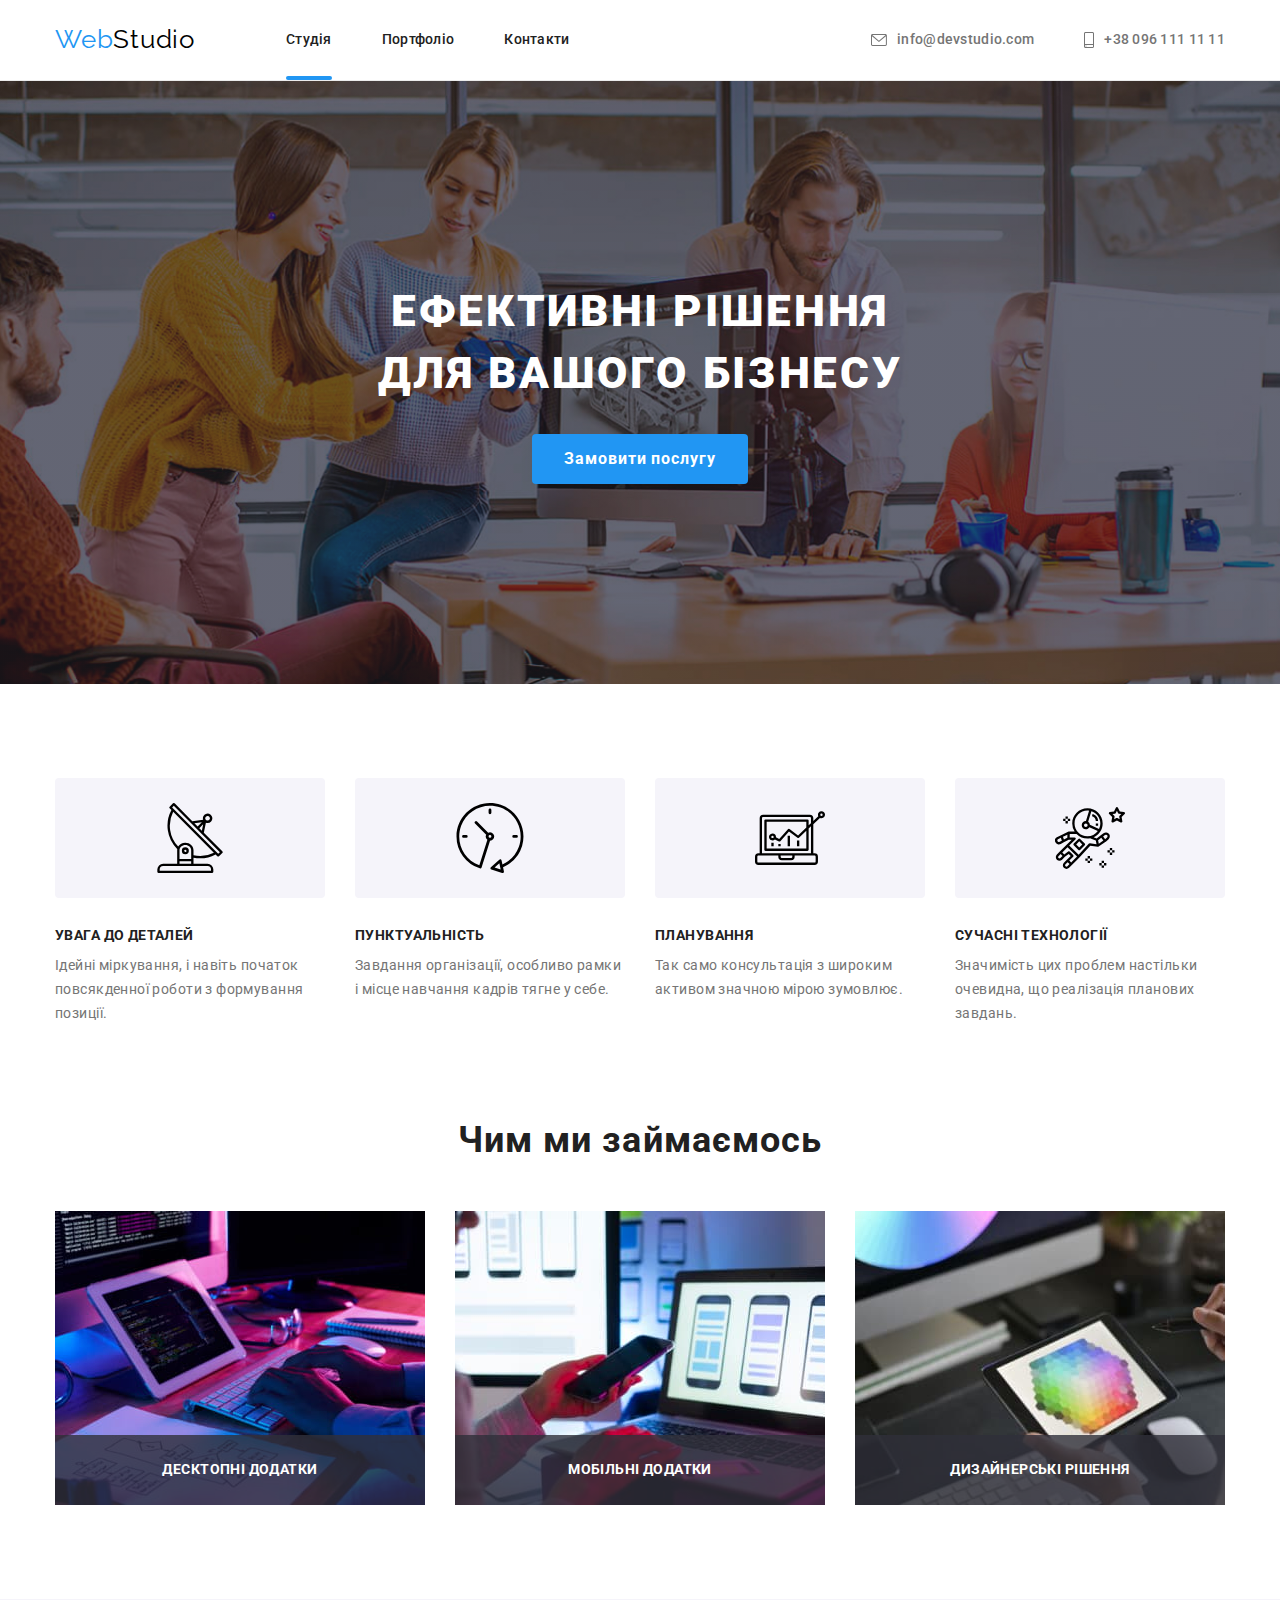
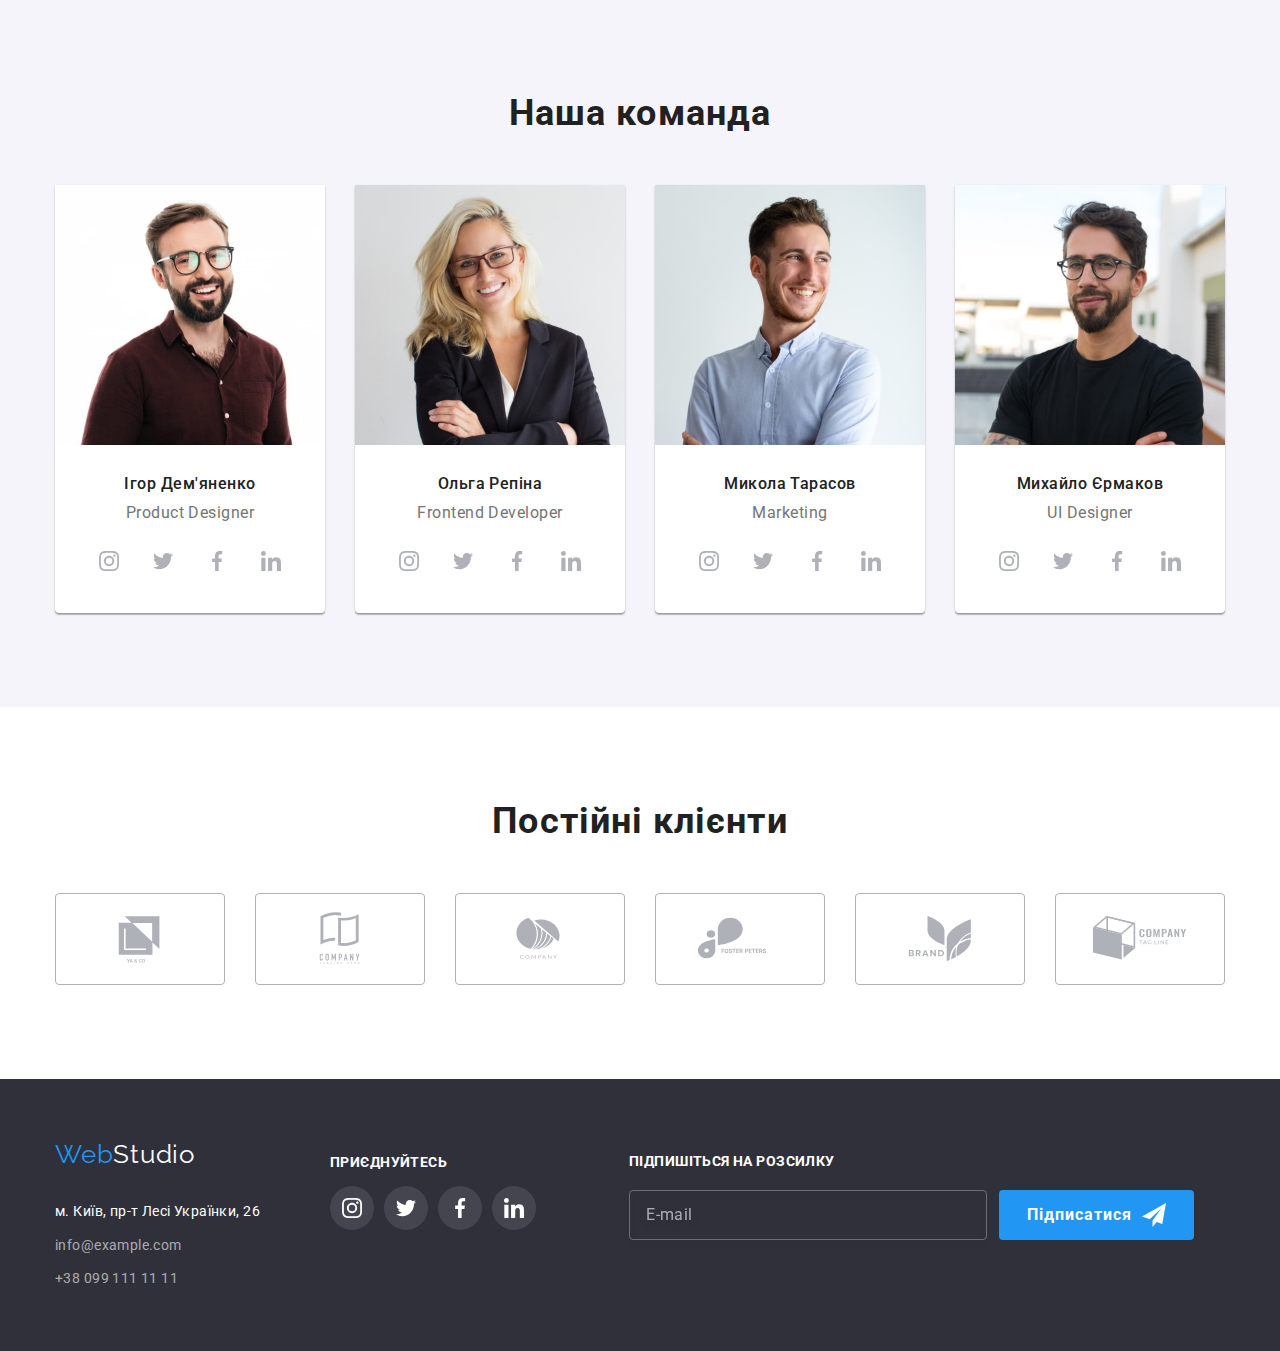
==== index.html @ c50fd0b0 "Скопированы файлы с hw7" ====
<!DOCTYPE html>
<html lang="uk">

<head>
  <meta charset="UTF-8" />
  <meta http-equiv="X-UA-Compatible" content="IE=edge" />
  <meta name="viewport" content="width=device-width, initial-scale=1.0" />
  <title>Document</title>
  <link rel="preconnect" href="https://fonts.googleapis.com" />
  <link rel="preconnect" href="https://fonts.gstatic.com" crossorigin />
  <link href="https://fonts.googleapis.com/css2?family=Raleway:wght@700&family=Roboto:wght@400;500;700;900&display=swap"
    rel="stylesheet" />
  <link rel="stylesheet"
    href="https://cdnjs.cloudflare.com/ajax/libs/modern-normalize/1.0.0/modern-normalize.min.css" />
  <link rel="stylesheet" href="./css/main.min.css" />
</head>

<body>
  <!-- Шапка -->
  <header class="header">
    <div class="container header__container">
      <a class="header__logo logo" href="./index.html">Web<span class="logo__part--black">Studio</span></a>
      <nav class="navigation">
        <ul class="navigation__list">
          <li><a class="navigation__link navigation__link--current">Студія</a></li>
          <li><a class="navigation__link" href="./portfolio.html">Портфоліо</a></li>
          <li><a class="navigation__link" href="">Контакти</a></li>
        </ul>
      </nav>
      <ul class="header__contacts contacts">
        <li>
          <a class="contacts__link" href="mailto:info@devstudio.com">
            <svg class="contacts__icon" width="16" height="12">
              <use href="./images/symbol-defs.svg#icon-letter"></use>
            </svg>
            info@devstudio.com</a>
        </li>
        <li><a class="contacts__link" href="tel:+380961111111">
            <svg class="contacts__icon" width="10" height="16">
              <use href="./images/symbol-defs.svg#icon-phone"></use>
            </svg>
            +38 096 111 11 11</a></li>
      </ul>
    </div>
  </header>
  <!-- Основной контент сайта -->
  <main>
    <!-- Блок "герой"-->
    <section class="hero">
      <h1 class="hero__main-title">
        Ефективні рішення <br />
        для вашого бізнесу
      </h1>
      <button type="button" class="hero__button button" data-modal-open>Замовити послугу</button>
    </section>

    <section class="qualities">
      <div class="container">
        <!-- Заголовок секции которого нет в макете (нужно будет скрыть) -->
        <h2 class="qualities__section-header section-header is-hidden">Наші якості</h2>
        <ul class="qualities__list list">
          <li class="qualities__item">
            <div class="qualities__box">
              <svg class="qualities__icon">
                <use href="./images/symbol-defs.svg#icon-antenna"></use>
              </svg>
            </div>
            <h3 class="qualities__sub-title">Увага до деталей</h3>
            <p class="qualities__text">
              Ідейні міркування, і навіть початок повсякденної роботи з формування позиції.
            </p>
          </li>
          <li class="qualities__item">
            <div class="qualities__box">
              <svg class="qualities__icon">
                <use href="./images/symbol-defs.svg#icon-clock"></use>
              </svg>
            </div>
            <h3 class="qualities__sub-title">Пунктуальність</h3>
            <p class="qualities__text">
              Завдання організації, особливо рамки і місце навчання кадрів тягне у себе.
            </p>
          </li>
          <li class="qualities__item">
            <div class="qualities__box">
              <svg class="qualities__icon">
                <use href="./images/symbol-defs.svg#icon-diagram"></use>
              </svg>
            </div>
            <h3 class="qualities__sub-title">Планування</h3>
            <p class="qualities__text">Так само консультація з широким активом значною мірою зумовлює.</p>
          </li>
          <li class="qualities__item">
            <div class="qualities__box">
              <svg class="qualities__icon">
                <use href="./images/symbol-defs.svg#icon-astronaut"></use>
              </svg>
            </div>
            <h3 class="qualities__sub-title">Сучасні технології</h3>
            <p class="qualities__text">
              Значимість цих проблем настільки очевидна, що реалізація планових завдань.
            </p>
          </li>
        </ul>
      </div>
    </section>

    <!-- Секция Чем мы занимаеся -->
    <section class="we-doing">
      <div class="container ">
        <h2 class="we-doing__section-header section-header">Чим ми займаємось</h2>
        <ul class="we-doing__list">
          <li class="we-doing__item">
            <img src="./images/box-1.jpg" alt="Чоловік займається програмуванням" width="370" />
            <p class="we-doing__text">Десктопні додатки</p>
          </li>
          <li class="we-doing__item">
            <img src="./images/box-2.jpg" alt="Дівчина синхронізовує компьютер з телефоном" width="370" />
            <p class="we-doing__text">Мобільні додатки</p>
          </li>
          <li class="we-doing__item">
            <img src="./images/box-3.jpg" alt="Планшет з палітрою кольорів" width="370" />
            <p class="we-doing__text">Дизайнерські рішення</p>
          </li>
        </ul>
      </div>
    </section>

    <!-- Секция "Наша команда" -->
    <section class="our-team">
      <div class="container">
        <h2 class="our-team__section-header section-header">Наша команда</h2>
        <ul class="teams">
          <li class="teams__item">
            <img src="./images/team-card-1.jpg" alt="Фото Ігора Дем'яненко" width="270" />
            <div class="teams__box">
              <h3 class="teams__title">Ігор Дем'яненко</h3>
              <p class="teams__text">Product Designer</p>
              <ul class="teams__soc-media soc-media">
                <li class="soc-media__item">
                  <a class="soc-media__link" href="">
                    <svg class="soc-media__icon" width="20" height="20">
                      <use href="./images/symbol-defs.svg#icon-instagram"></use>
                    </svg>
                  </a>
                </li>
                <li class="soc-media__item">
                  <a class="soc-media__link" href="">
                    <svg class="soc-media__icon" width="20" height="20">
                      <use href="./images/symbol-defs.svg#icon-twitter"></use>
                    </svg>
                  </a>
                </li>
                <li class="soc-media__item">
                  <a class="soc-media__link" href="">
                    <svg class="soc-media__icon" width="20" height="20">
                      <use href="./images/symbol-defs.svg#icon-facebook"></use>
                    </svg>
                  </a>
                </li>
                <li class="soc-media__item">
                  <a class="soc-media__link" href="">
                    <svg class="soc-media__icon" width="20" height="20">
                      <use href="./images/symbol-defs.svg#icon-linkedin"></use>
                    </svg>
                  </a>
                </li>
              </ul>
            </div>
          </li>
          <li class="teams__item">
            <img src="./images/team-card-2.jpg" alt="Фото Ольги Репіної" width="270" />
            <div class="teams__box">
              <h3 class="teams__title">Ольга Репіна</h3>
              <p class="teams__text">Frontend Developer</p>
              <ul class="teams__soc-media soc-media">
                <li class="soc-media__item">
                  <a class="soc-media__link" href="">
                    <svg class="soc-media__icon" width="20" height="20">
                      <use href="./images/symbol-defs.svg#icon-instagram"></use>
                    </svg>
                  </a>
                </li>
                <li class="soc-media__item">
                  <a class="soc-media__link" href="">
                    <svg class="soc-media__icon" width="20" height="20">
                      <use href="./images/symbol-defs.svg#icon-twitter"></use>
                    </svg>
                  </a>
                </li>
                <li class="soc-media__item">
                  <a class="soc-media__link" href="">
                    <svg class="soc-media__icon" width="20" height="20">
                      <use href="./images/symbol-defs.svg#icon-facebook"></use>
                    </svg>
                  </a>
                </li>
                <li class="soc-media__item">
                  <a class="soc-media__link" href="">
                    <svg class="soc-media__icon" width="20" height="20">
                      <use href="./images/symbol-defs.svg#icon-linkedin"></use>
                    </svg>
                  </a>
                </li>
              </ul>
            </div>
          </li>
          <li class="teams__item">
            <img src="./images/team-card-3.jpg" alt="Фото Миколи Тарасова" width="270" />
            <div class="teams__box">
              <h3 class="teams__title">Микола Тарасов</h3>
              <p class="teams__text">Marketing</p>
              <ul class="teams__soc-media soc-media">
                <li class="soc-media__item">
                  <a class="soc-media__link link" href="">
                    <svg class="icon" width="20" height="20">
                      <use href="./images/symbol-defs.svg#icon-instagram"></use>
                    </svg>
                  </a>
                </li>
                <li class="soc-media__item">
                  <a class="soc-media__link link" href="">
                    <svg class="icon" width="20" height="20">
                      <use href="./images/symbol-defs.svg#icon-twitter"></use>
                    </svg>
                  </a>
                </li>
                <li class="soc-media__item">
                  <a class="soc-media__link link" href="">
                    <svg class="icon" width="20" height="20">
                      <use href="./images/symbol-defs.svg#icon-facebook"></use>
                    </svg>
                  </a>
                </li>
                <li class="soc-media__item">
                  <a class="soc-media__link link" href="">
                    <svg class="icon" width="20" height="20">
                      <use href="./images/symbol-defs.svg#icon-linkedin"></use>
                    </svg>
                  </a>
                </li>
              </ul>
            </div>
          </li>
          <li class="teams__item">
            <img src="./images/team-card-4.jpg" alt="Фото Михаила Єрмакова" width="270" />
            <div class="teams__box">
              <h3 class="teams__title">Михайло Єрмаков</h3>
              <p class="teams__text">UI Designer</p>
              <ul class="teams__soc-media soc-media">
                <li class="soc-media__item">
                  <a class="soc-media__link link" href="">
                    <svg class="icon" width="20" height="20">
                      <use href="./images/symbol-defs.svg#icon-instagram"></use>
                    </svg>
                  </a>
                </li>
                <li class="soc-media__item">
                  <a class="soc-media__link link" href="">
                    <svg class="icon" width="20" height="20">
                      <use href="./images/symbol-defs.svg#icon-twitter"></use>
                    </svg>
                  </a>
                </li>
                <li class="soc-media__item">
                  <a class="soc-media__link link" href="">
                    <svg class="icon" width="20" height="20">
                      <use href="./images/symbol-defs.svg#icon-facebook"></use>
                    </svg>
                  </a>
                </li>
                <li class="soc-media__item">
                  <a class="soc-media__link link" href="">
                    <svg class="icon" width="20" height="20">
                      <use href="./images/symbol-defs.svg#icon-linkedin"></use>
                    </svg>
                  </a>
                </li>
              </ul>
            </div>
          </li>
        </ul>
      </div>
    </section>

    <!-- Секция наши клиенты -->
    <section class="clients">
      <div class="container">
        <h2 class="clients__section-header section-header">Постійні клієнти</h2>
        <ul class="clients__labels">
          <li class="clients__item"><a href="#" class="clients__link">
              <svg class="clients__icon" width="106" height="60">
                <use href="./images/symbol-defs.svg#icon-Logo"></use>
              </svg>
            </a></li>
          <li class="clients__item"><a href="#" class="clients__link">
              <svg class="clients__icon" width="106" height="60">
                <use href="./images/symbol-defs.svg#icon-Logo-1"></use>
              </svg>
            </a></li>
          <li class="clients__item"><a href="#" class="clients__link">
              <svg class="clients__icon" width="106" height="60">
                <use href="./images/symbol-defs.svg#icon-Logo-2"></use>
              </svg>
            </a></li>
          <li class="clients__item"><a href="#" class="clients__link"><svg class="clients__icon" width="106"
                height="60">
                <use href="./images/symbol-defs.svg#icon-Logo-3"></use>
              </svg></a></li>
          <li class="clients__item"><a href="#" class="clients__link"><svg class="clients__icon" width="106"
                height="60">
                <use href="./images/symbol-defs.svg#icon-Logo-4"></use>
              </svg></a></li>
          <li class="clients__item"><a href="#" class="clients__link"><svg class="clients__icon" width="106"
                height="60">
                <use href="./images/symbol-defs.svg#icon-Logo-5"></use>
              </svg></a></li>
        </ul>
      </div>
    </section>
  </main>

  <!-- Основной Футер (подвал) сайта-->
  <footer class="footer">
    <div class="container footer__container">
      <div class="footer__box">
        <a class="footer__logo logo" href="./index.html">Web<span class="logo__part--white">Studio</span></a>
        <address>
          <ul class="footer__contacts contacts-footer">
            <li class="contacts-footer__item"><a href="" class="contacts-footer__link contacts-footer__link--home">м.
                Київ,
                пр-т Лесі Українки, 26</a></li>
            <li class="contacts-footer__item"><a href="mailto:info@example.com"
                class="contacts-footer__link">info@example.com</a></li>
            <li class="contacts-footer__item"><a href="tel:+380991111111" class="contacts-footer__link ">+38 099 111 11
                11</a>
            </li>
          </ul>
        </address>
      </div>

      <div class="footer__media-box">
        <h2 class="footer__media-header">приєднуйтесь</h2>
        <ul class="soc-media footer__soc-media">
          <li class="soc-media__item">
            <a class="soc-media__link soc-media__link--brown" href="">
              <svg class="soc-soc-media__icon" width="20" height="20">
                <use href="./images/symbol-defs.svg#icon-instagram"></use>
              </svg>
            </a>
          </li>
          <li class="soc-media__item">
            <a class="soc-media__link soc-media__link--brown" href="">
              <svg class="soc-media__icon" width="20" height="20">
                <use href="./images/symbol-defs.svg#icon-twitter"></use>
              </svg>
            </a>
          </li>
          <li class="soc-media__item">
            <a class="soc-media__link soc-media__link--brown" href="">
              <svg class="soc-media__icon" width="20" height="20">
                <use href="./images/symbol-defs.svg#icon-facebook"></use>
              </svg>
            </a>
          </li>
          <li class="soc-media__item">
            <a class="soc-media__link soc-media__link--brown" href="">
              <svg class="soc-media__icon" width="20" height="20">
                <use href="./images/symbol-defs.svg#icon-linkedin"></use>
              </svg>
            </a>
          </li>
        </ul>
      </div>
      <form class="footer__form form-footer" autocomplete="off">
        <h2 class="form-footer__title">Підпишіться на розсилку</h2>
        <div class="form-footer__holder">
          <label for="form-footer__email-lable">
            <input class="form-footer__input" type="email" name="email-footer" id="email-footer" placeholder="E-mail">
          </label>
          <button class="button form-footer__button" type="submit"><span>Підписатися</span>
            <svg class="button__icon" width="24" height="24">
              <use href="./images/symbol-defs.svg#icon-send"></use>
            </svg>
          </button>
        </div>
      </form>
    </div>
  </footer>




  <div class="backdrop backdrop--closed" data-modal>
    <div class="modal">
      <form class="form-hero" autocomplete="off">
        <h2 class="form-hero__title">Залиште свої дані, ми вам передзвонимо</h2>
        <ul class="form-hero__list">
          <li class="form-hero__item">
            <label class="form-hero__label" for="name">Ім'я</label>
            <div class="form-hero__box">
              <input class="form-hero__input name-input" type="text" id="name" name="name">
              <svg class="form-hero__icon" width="18" height="18">
                <use href="./images/symbol-defs.svg#icon-person"></use>
              </svg>

            </div>
          </li>
          <li class="form-hero__item"><label class="form-hero__label" for="phone">Телефон</label>
            <div class="form-hero__box">
              <input class="form-hero__input phone-input" type="tel" id="phone" name="tel">
              <svg class="form-hero__icon" width="18" height="18">
                <use href="./images/symbol-defs.svg#icon-tel"></use>
              </svg>
            </div>
          </li>
          <li class="form-hero__item"><label class="form-hero__label" for="email">Пошта</label>
            <div class="form-hero__box">
              <input class="form-hero__input phone-input" type="email" id="email" name="mail">
              <svg class="form-hero__icon" width="18" height="18">
                <use href="./images/symbol-defs.svg#icon-email"></use>
              </svg>

            </div>
          </li>
          <li class="form-hero__item"><label class="form-hero__label" for="comments">Коментар</label>
            <textarea class="form-hero__textarea-comment" placeholder="Введіть текст" name="comment" id="comments"
              cols="30" rows="10"></textarea>
          </li>

        </ul>
        <label class="form-hero__lable" for="checkbox">
          <input class="checkbox" type="checkbox" name="checkbox" id="checkbox">
          <span class="checkbox__text">Погоджуюся з розсилкою та приймаю&nbsp;</span><a class="checkbox__link"
            href="#">Умови
            договору</a>
          <div class="checkbox__cust-checkbox">
            <svg class="checkbox__icon" width="18" height="18">
              <use href="./images/symbol-defs.svg#icon-vector"></use>
            </svg>
          </div>
        </label>

        <button class="button form-hero__btn-submit" type="submit">Відправити</button>

      </form>
      <button class="modal__btn-close" type="button" data-modal-close>
        <svg width="11" height="11">
          <use href="./images/symbol-defs.svg#icon-cross"></use>
        </svg>
      </button>
    </div>
  </div>
  <script src="./js/test.js"></script>
</body>

</html>
---- css/main.min.css ----
*,*::before,*::after{box-sizing:border-box}h1,h2,h3,p,ul{margin:0;padding:0}img{max-width:100%;display:block}*:focus{outline-color:var(--accent-color)}a{text-decoration:none}a{font-size:26px;line-height:1.2;letter-spacing:.03em;transition:color 250ms cubic-bezier(0.4, 0, 0.2, 1),fill 250ms cubic-bezier(0.4, 0, 0.2, 1),border 250ms cubic-bezier(0.4, 0, 0.2, 1),background-color 250ms cubic-bezier(0.4, 0, 0.2, 1),box-shadow 250ms cubic-bezier(0.4, 0, 0.2, 1)}ul{list-style-type:none}body{color:var(--title-text-color);background-color:var(--white-text-color);font-family:"Roboto",sans-serif}.container{max-width:1200px;margin:0 auto;padding:0 15px}.button{border:none;border-radius:4px;text-align:center}.section-header{font-size:36px;line-height:1.16;text-align:center;letter-spacing:.03em}.is-hidden{position:absolute;white-space:nowrap;width:1px;height:1px;overflow:hidden;border:0;padding:0;clip:rect(0 0 0 0);clip-path:inset(50%);margin:-1px}:root{--background-page-color: #e5e5e5;--title-text-color: #212121;--paragraph-text-color: #757575;--accent-color: #2196f3;--black-text-color: #000000;--white-text-color: #ffffff;--bgc-footer: #2f303a;--bgc-teams: #f5f4fa}.logo{color:var(--accent-color)}.header__logo,.footer__logo{font-family:"Raleway",sans-serif}.logo__part--black{color:var(--black-text-color)}.logo__part--white{color:var(--white-text-color)}.header{padding:24px 0 25px 0;border-bottom:1px solid #ececec}.header__container{display:flex;align-items:center}.navigation__list{margin-left:91px;display:flex}.navigation__list>*:not(:last-child){margin-right:50px}.navigation__link--current{position:relative;color:var(--accent-color)}.navigation__link--current::after{position:absolute;bottom:-1px;left:0;width:100%;height:4px;border-radius:2px;content:"";background-color:var(--accent-color)}.navigation__link{padding:32px 0;font-weight:500;font-size:14px;line-height:1.14;letter-spacing:.02em;color:var(--title-text-color)}.navigation__link:hover{color:var(--accent-color)}.navigation__link:focus{color:var(--accent-color)}.header__contacts{display:flex;margin-left:auto}.header__contacts>*:not(:last-child){margin-right:50px}.contacts__link{display:flex;align-items:center;font-weight:500;font-size:14px;line-height:1.14;letter-spacing:.02em;color:var(--paragraph-text-color);fill:var(--paragraph-text-color)}.contacts__icon{margin-right:10px}.contacts__link:focus,.contacts__link:hover{color:var(--accent-color);fill:var(--accent-color)}.hero{margin:0 auto;padding:200px 0;max-width:1600px;background-color:var(--bgc-footer);text-align:center;background-image:linear-gradient(to right, rgba(47, 48, 58, 0.4), rgba(47, 48, 58, 0.4)),url(../images/bg-hero.jpg);background-repeat:no-repeat;background-size:cover;background-position:center}.hero__main-title{font-weight:900;font-size:44px;line-height:1.4;letter-spacing:.06em;text-transform:uppercase;color:var(--white-text-color)}.hero__button{margin-top:30px;padding:10px 32px}.hero__button{background-color:var(--accent-color);color:var(--white-text-color);font-weight:700;font-size:16px;line-height:1.87;align-items:center;letter-spacing:.06em;cursor:pointer}.qualities{padding:94px 0}.qualities__list{display:flex}.qualities__box{display:flex;align-items:center;justify-content:center;height:120px;margin-bottom:30px;border-radius:4px;background-color:var(--bgc-teams)}.qualities__icon{height:70px;width:70px}.qualities__item{width:calc((100% - 90px)/4)}.qualities__item:not(:last-child){margin-right:30px}.qualities__sub-title{font-size:14px;line-height:1.14;letter-spacing:.03em;text-transform:uppercase}.qualities__text{margin-top:10px;color:var(--paragraph-text-color);font-weight:normal;font-size:14px;line-height:1.7;letter-spacing:.03em}.we-doing{padding-bottom:94px}.we-doing__list{display:flex;margin-top:50px}.we-doing__item{position:relative}.we-doing__item:not(:last-child){margin-right:30px}.we-doing__text{position:absolute;display:flex;align-items:center;justify-content:center;bottom:0;left:0;width:100%;height:70px;color:#fff;background:rgba(47,48,58,.8);text-transform:uppercase;font-weight:700;font-size:14px;line-height:1.14;text-align:center;letter-spacing:.03em}.our-team{padding-top:94px;padding-bottom:94px;background-color:var(--bgc-teams)}.teams{margin-top:50px;display:flex}.teams__item{width:calc((100% - 90px)/4);text-align:center;background:var(--white-text-color);box-shadow:0px 1px 3px rgba(0,0,0,.12),0px 1px 1px rgba(0,0,0,.14),0px 2px 1px rgba(0,0,0,.2);border-radius:0px 0px 4px 4px}.teams__item:not(:last-child){margin-right:30px}.teams__box{padding:30px 32px}.teams__title{font-weight:500;font-size:16px;line-height:1.18;letter-spacing:.03em}.teams__text{margin-top:10px;font-size:16px;line-height:1.18;letter-spacing:.03em;color:var(--paragraph-text-color)}.soc-media{display:flex;margin-top:16px}.soc-media__link{display:flex;align-items:center;justify-content:center;height:44px;width:44px;background-color:var(--white-text-color);border-radius:50%;fill:#afb1b8}.soc-media__link:hover{background-color:var(--accent-color);fill:var(--white-text-color);outline:none}.soc-media__link:focus{background-color:var(--accent-color);fill:var(--white-text-color);outline:none}.soc-media__item:not(:last-child){margin-right:10px}.clients{padding:94px 0}.clients__labels{display:flex;margin-top:50px}.clients__item:not(:last-child){margin-right:30px}.clients__link{display:flex;align-items:center;justify-content:center;height:92px;width:170px;border:1px solid #afb1b8;border-radius:4px;fill:#afb1b8}.clients__link:hover{fill:var(--accent-color);border:1px solid var(--accent-color);outline:none}.clients__link:hover{fill:var(--accent-color);border:1px solid var(--accent-color);outline:none}.footer{padding:60px 0;background-color:var(--bgc-footer)}.footer__container{display:flex}.footer__box{margin-right:70px}.footer__media-box{padding-top:15px}.soc-media__link--brown{fill:var(--white-text-color);background-color:rgba(255,255,255,.1)}.footer__media-header{font-family:"Roboto";font-style:normal;font-weight:700;font-size:14px;line-height:16px;letter-spacing:.03em;text-transform:uppercase;color:#fff}.footer__contacts{margin-top:30px}.footer__contacts>*:not(:last-child){margin-bottom:10px}.contacts-footer__link{font-style:normal;font-size:14px;line-height:1.7;letter-spacing:.03em;color:rgba(255,255,255,.6)}.contacts-footer__link--home{color:var(--white-text-color)}.contacts-footer__link:hover{color:var(--accent-color)}.contacts-footer__link:focus{color:var(--accent-color)}.footer__form{padding-top:15px;margin-left:93px}.form-footer__title{font-size:14px;line-height:1.14;letter-spacing:.03em;text-transform:uppercase;color:var(--white-text-color);margin-bottom:20px}.form-footer__button{padding:10px 28px;display:flex;align-items:center;cursor:pointer;margin:0 auto;background-color:var(--accent-color);padding:10px 28px;font-weight:700;font-size:16px;line-height:1.88;letter-spacing:.06em;color:var(--white-text-color)}.button__icon{margin-left:10px;fill:var(--white-text-color)}.form-footer__holder{display:flex}.form-footer__input{padding:15px 0;padding-left:16px;width:358px;margin-right:12px;border:1px solid rgba(255,255,255,.3);box-sizing:border-box;filter:drop-shadow(0px 4px 4px rgba(0, 0, 0, 0.15));border-radius:4px;background-color:inherit;color:var(--white-text-color);filter:drop-shadow(0px 4px 4px rgba(0, 0, 0, 0.15));border-radius:4px}.form-footer__input::placeholder{font-size:16px;line-height:1.25;display:flex;align-items:center;letter-spacing:.03em;color:rgba(255,255,255,.6)}.portfolio{padding:94px 0}.btn-list{display:flex;justify-content:center;margin-bottom:50px}.btn-list__item:not(:last-child){margin-right:8px}.button__filter{min-width:73px;padding:6px 22px;background-color:#f5f4fa;color:#212121;font-weight:500;font-size:16px;line-height:1.62;letter-spacing:.03em;transition:color 250ms cubic-bezier(0.4, 0, 0.2, 1),border 250ms cubic-bezier(0.4, 0, 0.2, 1),background-color 250ms cubic-bezier(0.4, 0, 0.2, 1),box-shadow 250ms cubic-bezier(0.4, 0, 0.2, 1)}.button__filter:hover,.button__filter:focus{cursor:pointer;box-shadow:0px 3px 1px rgba(0,0,0,.1),0px 1px 2px rgba(0,0,0,.08),0px 2px 2px rgba(0,0,0,.12);background-color:var(--accent-color);color:var(--white-text-color)}.portfolio__projects{display:flex;flex-wrap:wrap;margin:-15px}.projects-list__item{width:370px;margin:15px}.projects-list__box{padding:20px 24px;border:1px solid #eee;border-top:none}.projects-list__title{font-size:18px;line-height:2;letter-spacing:.06em;color:#212121}.projects-list__text{margin-top:4px;font-size:16px;line-height:1.87;letter-spacing:.03em;color:var(--paragraph-text-color)}.projects-list__link{display:block}.projects-list__link:focus,.projects-list__link:hover{box-shadow:0px 1px 1px rgba(0,0,0,.12),0px 4px 4px rgba(0,0,0,.06),1px 4px 6px rgba(0,0,0,.16)}.projects-list__link:focus .projects-list__overlay,.projects-list__link:hover .projects-list__overlay{transform:translateY(-100%)}.projects-list__holder{position:relative;overflow:hidden}.projects-list__overlay{position:absolute;padding:63px 24px;top:100%;left:0;transition:transform 250ms cubic-bezier(0.4, 0, 0.2, 1);background:rgba(33,150,243,.9)}.projects-list__overlay-text{font-family:"Roboto";font-style:normal;font-weight:400;font-size:18px;line-height:28px;letter-spacing:.03em;color:#fff}.backdrop{position:fixed;top:0;left:0;width:100%;height:100%;opacity:1;background:rgba(0,0,0,.2);transition:opacity 250ms cubic-bezier(0.4, 0, 0.2, 1)}.backdrop--closed{opacity:0;pointer-events:none}.modal{padding:40px;position:absolute;min-width:528px;min-height:581px;background-color:var(--white-text-color);top:50%;left:50%;transform:translate(-50%, -50%) scale(1);transition:transform 250ms cubic-bezier(0.4, 0, 0.2, 1)}.backdrop--closed .modal{transform:translate(-50%, -50%) scale(1.1)}.form-hero__box{margin-top:4px;position:relative}.form-hero__item:not(:last-child){margin-bottom:10px}.form-hero__list{margin-bottom:20px}.form-hero__icon{position:absolute;top:11px;left:12px}.form-hero__input{height:40px;padding-left:42px;width:100%;border:1px solid rgba(33,33,33,.2);border-radius:4px}.form-hero__icon{fill:inherit;transition:fill 250ms cubic-bezier(0.4, 0, 0.2, 1)}.form-hero__input:focus+.form-hero__icon{fill:var(--accent-color)}.form-hero__label{font-size:12px;line-height:1,16;letter-spacing:.01em;color:var(--paragraph-text-color)}.form-hero__label:hover{cursor:pointer}.form-hero__label:focus{cursor:pointer}.form-hero__textarea-comment{width:100%;resize:none;border:1px solid rgba(33,33,33,.2);border-radius:4px;padding:12px 16px;height:120px;margin-top:4px}.form-hero__textarea-comment::placeholder{font-size:12px;line-height:14px;letter-spacing:.01em;color:rgba(117,117,117,.5)}.form-hero__title{font-size:20px;line-height:1,15;text-align:center;letter-spacing:.03em;color:#212121;margin-bottom:12px}.checkbox__link{font-size:14px;line-height:1.71;letter-spacing:.03em;text-decoration-line:underline;color:#2196f3}.checkbox__text{font-size:14px;line-height:1.71;letter-spacing:.03em;color:#757575;margin-left:10px}.checkbox__cust-checkbox{position:absolute;display:flex;align-items:center;justify-content:center;width:16px;height:15px;background-color:red;left:19px;background:var(--white-text-color);border:2px solid #212121;border-radius:2px}.form-hero__lable{position:relative;margin:0 auto;display:flex;align-items:center;justify-content:center}.form-hero__lable:hover{cursor:pointer}.checkbox:checked~.checkbox__cust-checkbox{background-color:var(--accent-color);border:none}.checkbox__icon{fill:#fff}.modal__btn-close{position:absolute;display:flex;align-items:center;justify-content:center;width:30px;height:30px;right:8px;top:8px;border-radius:50%;border:1px solid rgba(0,0,0,.1);cursor:pointer;transition:fill 250ms cubic-bezier(0.4, 0, 0.2, 1);background-color:var(--white-text-color)}.modal__btn-close:hover{fill:var(--accent-color)}.form-hero__btn-submit{cursor:pointer;display:block;margin:0 auto;margin-top:30px;background-color:var(--accent-color);padding:10px 52px;font-weight:700;font-size:16px;line-height:1.88;letter-spacing:.06em;color:#fff}/*# sourceMappingURL=main.min.css.map */
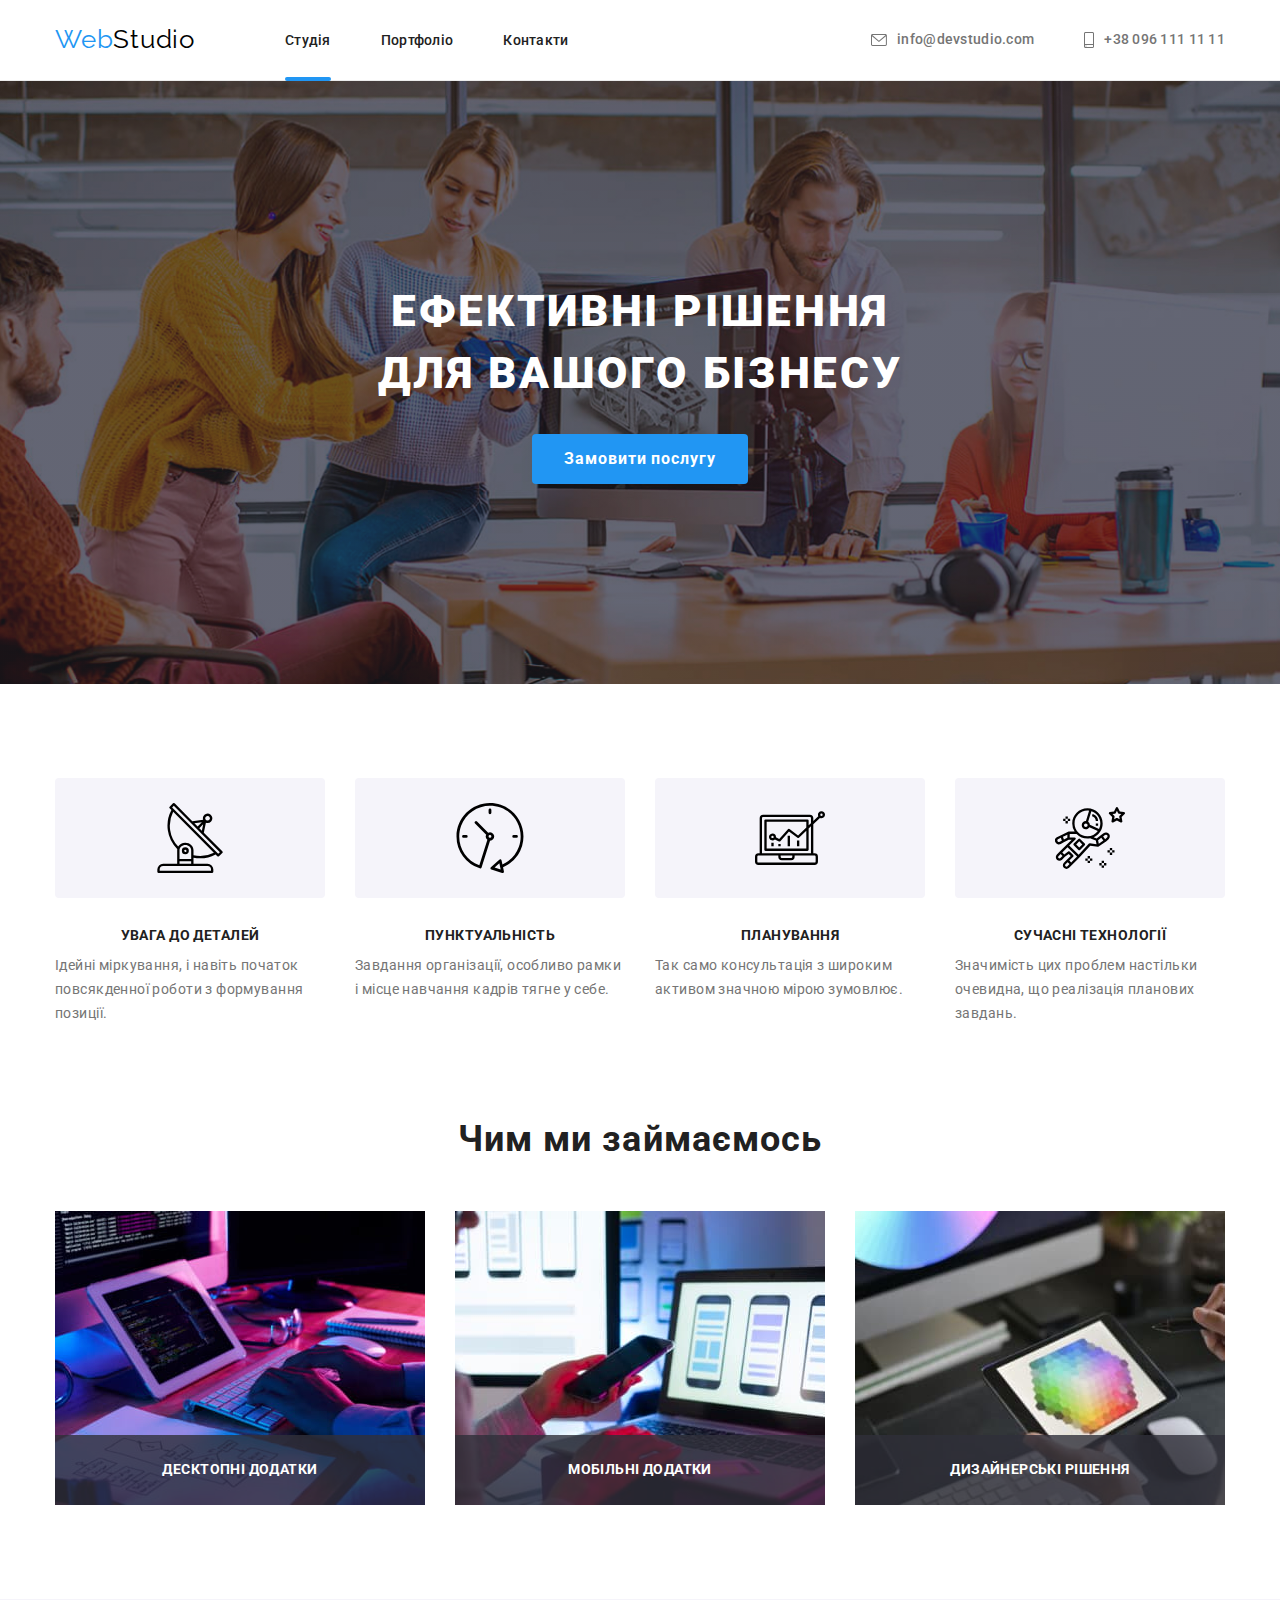
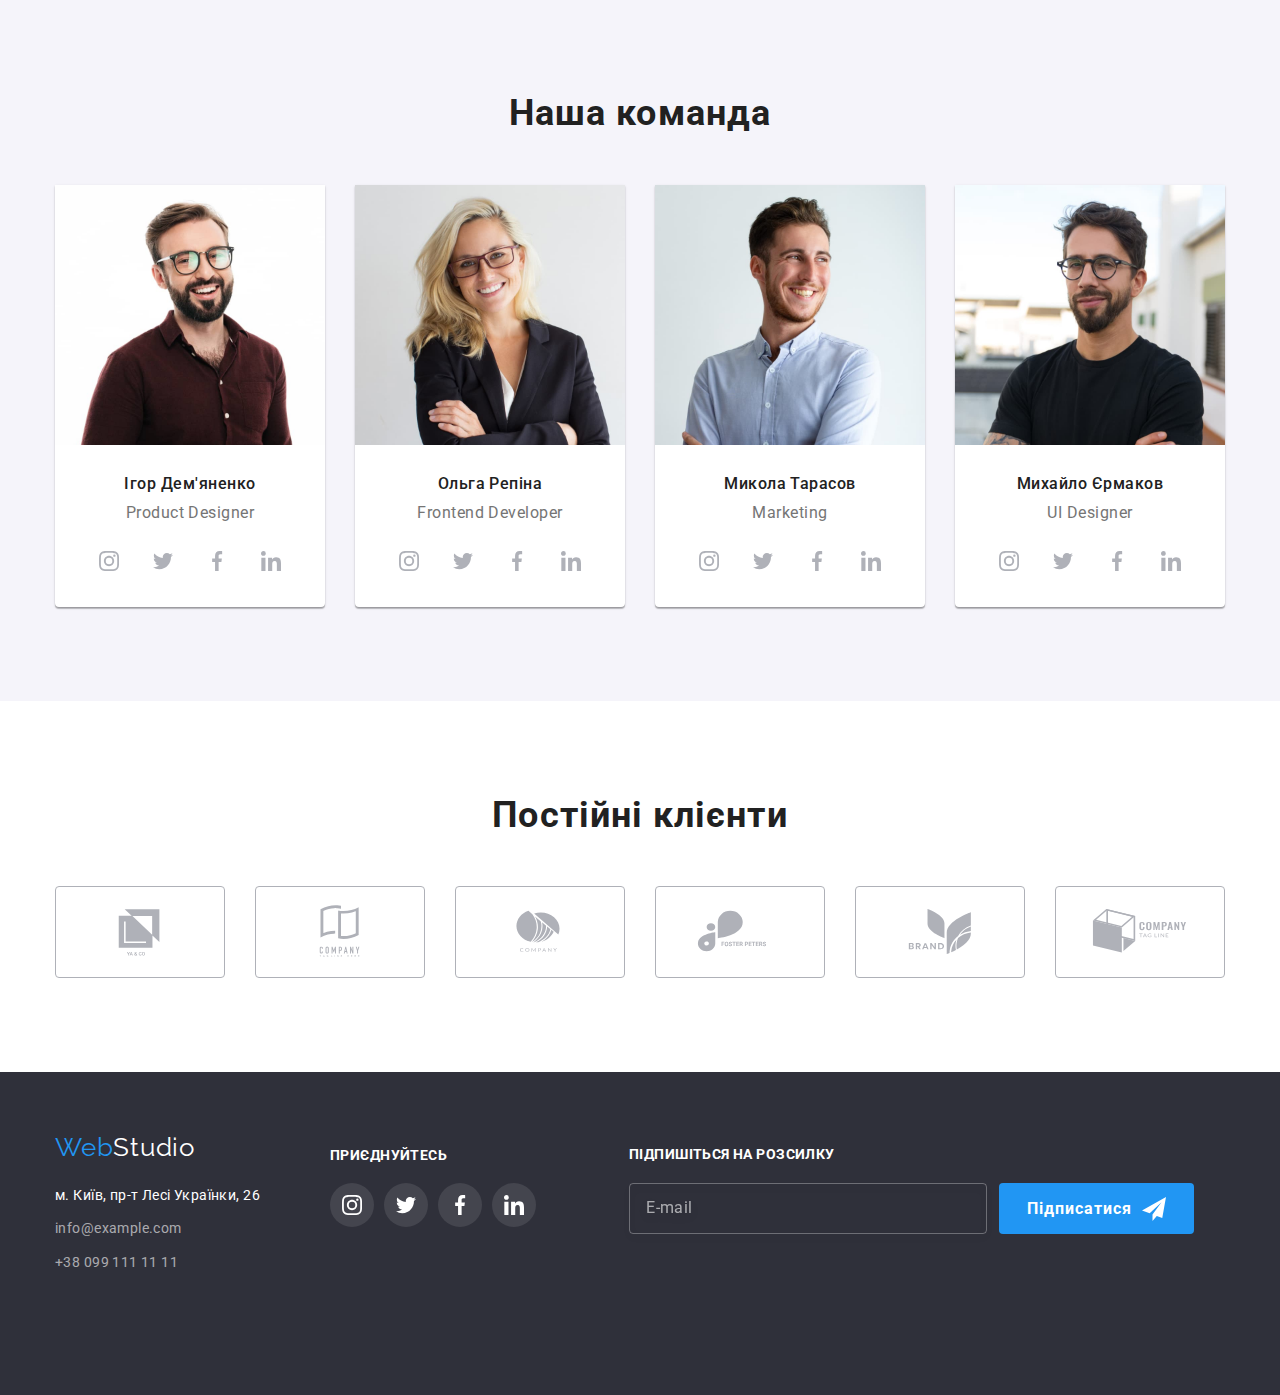
==== commit 330fa65f: "Добавлена адаптивная верстка" ====
--- a/index.html
+++ b/index.html
@@ -41,6 +41,40 @@
             </svg>
             +38 096 111 11 11</a></li>
       </ul>
+
+
+      <button data-menu-button class="header__burger-btn button burger-btn" aria-expanded="false" aria-controls=""
+        type="button">
+        <svg class="burger-btn__icon" width="40" height="40">
+          <use class="burger-btn__burger-icon" href="./images/symbol-defs.svg#icon-burger"></use>
+          <use class="burger-btn__close-icon" href="./images/symbol-defs.svg#icon-close"></use>
+        </svg>
+      </button>
+      <div class="header__mob-menu" data-menu id="mob-menu-container">
+        <nav class="mob-menu__navigation">
+          <ul class="mob-menu__list">
+            <li class="mob-menu__item"><a class="mob-menu__link mob-menu__link--current">Студія</a></li>
+            <li class="mob-menu__item"><a class="mob-menu__link" href="./portfolio.html">Портфоліо</a></li>
+            <li class="mob-menu__item"><a class="mob-menu__link" href="">Контакти</a></li>
+          </ul>
+        </nav>
+        <div class="mob-menu__box">
+          <ul class="mob-menu__contacts contacts">
+            <li>
+              <a class="contacts__link" href="mailto:info@devstudio.com">
+                info@devstudio.com</a>
+            </li>
+            <li><a class="contacts__link" href="tel:+380961111111">
+                +38 096 111 11 11</a></li>
+          </ul>
+          <ul class="mob-menu__soc-media">
+            <li><a href="">Instagram</a></li>
+            <li><a href="">Twitter</a></li>
+            <li><a href="">Facebook</a></li>
+            <li><a href="">Linkedin</a></li>
+          </ul>
+        </div>
+      </div>
     </div>
   </header>
   <!-- Основной контент сайта -->
@@ -56,7 +90,6 @@
 
     <section class="qualities">
       <div class="container">
-        <!-- Заголовок секции которого нет в макете (нужно будет скрыть) -->
         <h2 class="qualities__section-header section-header is-hidden">Наші якості</h2>
         <ul class="qualities__list list">
           <li class="qualities__item">
@@ -325,7 +358,7 @@
     <div class="container footer__container">
       <div class="footer__box">
         <a class="footer__logo logo" href="./index.html">Web<span class="logo__part--white">Studio</span></a>
-        <address>
+        <address class="footer__address">
           <ul class="footer__contacts contacts-footer">
             <li class="contacts-footer__item"><a href="" class="contacts-footer__link contacts-footer__link--home">м.
                 Київ,
@@ -338,7 +371,6 @@
           </ul>
         </address>
       </div>
-
       <div class="footer__media-box">
         <h2 class="footer__media-header">приєднуйтесь</h2>
         <ul class="soc-media footer__soc-media">
@@ -429,16 +461,17 @@
           </li>
 
         </ul>
+
+        <!-- Чекбокс -->
         <label class="form-hero__lable" for="checkbox">
           <input class="checkbox" type="checkbox" name="checkbox" id="checkbox">
-          <span class="checkbox__text">Погоджуюся з розсилкою та приймаю&nbsp;</span><a class="checkbox__link"
-            href="#">Умови
-            договору</a>
-          <div class="checkbox__cust-checkbox">
-            <svg class="checkbox__icon" width="18" height="18">
-              <use href="./images/symbol-defs.svg#icon-vector"></use>
-            </svg>
-          </div>
+          <span class="checkbox__text">Погоджуюся з розсилкою та приймаю&nbsp;<a class="checkbox__link" href="#">Умови
+              договору</a></span>
+
+          <svg class="checkbox__icon" width="18" height="18">
+            <use href="./images/symbol-defs.svg#icon-vector"></use>
+          </svg>
+
         </label>
 
         <button class="button form-hero__btn-submit" type="submit">Відправити</button>
@@ -451,7 +484,11 @@
       </button>
     </div>
   </div>
+
+
+
   <script src="./js/test.js"></script>
+  <script src="./js/mob-menu.js"></script>
 </body>
 
 </html>--- a/css/main.min.css
+++ b/css/main.min.css
@@ -1 +1 @@
-*,*::before,*::after{box-sizing:border-box}h1,h2,h3,p,ul{margin:0;padding:0}img{max-width:100%;display:block}*:focus{outline-color:var(--accent-color)}a{text-decoration:none}a{font-size:26px;line-height:1.2;letter-spacing:.03em;transition:color 250ms cubic-bezier(0.4, 0, 0.2, 1),fill 250ms cubic-bezier(0.4, 0, 0.2, 1),border 250ms cubic-bezier(0.4, 0, 0.2, 1),background-color 250ms cubic-bezier(0.4, 0, 0.2, 1),box-shadow 250ms cubic-bezier(0.4, 0, 0.2, 1)}ul{list-style-type:none}body{color:var(--title-text-color);background-color:var(--white-text-color);font-family:"Roboto",sans-serif}.container{max-width:1200px;margin:0 auto;padding:0 15px}.button{border:none;border-radius:4px;text-align:center}.section-header{font-size:36px;line-height:1.16;text-align:center;letter-spacing:.03em}.is-hidden{position:absolute;white-space:nowrap;width:1px;height:1px;overflow:hidden;border:0;padding:0;clip:rect(0 0 0 0);clip-path:inset(50%);margin:-1px}:root{--background-page-color: #e5e5e5;--title-text-color: #212121;--paragraph-text-color: #757575;--accent-color: #2196f3;--black-text-color: #000000;--white-text-color: #ffffff;--bgc-footer: #2f303a;--bgc-teams: #f5f4fa}.logo{color:var(--accent-color)}.header__logo,.footer__logo{font-family:"Raleway",sans-serif}.logo__part--black{color:var(--black-text-color)}.logo__part--white{color:var(--white-text-color)}.header{padding:24px 0 25px 0;border-bottom:1px solid #ececec}.header__container{display:flex;align-items:center}.navigation__list{margin-left:91px;display:flex}.navigation__list>*:not(:last-child){margin-right:50px}.navigation__link--current{position:relative;color:var(--accent-color)}.navigation__link--current::after{position:absolute;bottom:-1px;left:0;width:100%;height:4px;border-radius:2px;content:"";background-color:var(--accent-color)}.navigation__link{padding:32px 0;font-weight:500;font-size:14px;line-height:1.14;letter-spacing:.02em;color:var(--title-text-color)}.navigation__link:hover{color:var(--accent-color)}.navigation__link:focus{color:var(--accent-color)}.header__contacts{display:flex;margin-left:auto}.header__contacts>*:not(:last-child){margin-right:50px}.contacts__link{display:flex;align-items:center;font-weight:500;font-size:14px;line-height:1.14;letter-spacing:.02em;color:var(--paragraph-text-color);fill:var(--paragraph-text-color)}.contacts__icon{margin-right:10px}.contacts__link:focus,.contacts__link:hover{color:var(--accent-color);fill:var(--accent-color)}.hero{margin:0 auto;padding:200px 0;max-width:1600px;background-color:var(--bgc-footer);text-align:center;background-image:linear-gradient(to right, rgba(47, 48, 58, 0.4), rgba(47, 48, 58, 0.4)),url(../images/bg-hero.jpg);background-repeat:no-repeat;background-size:cover;background-position:center}.hero__main-title{font-weight:900;font-size:44px;line-height:1.4;letter-spacing:.06em;text-transform:uppercase;color:var(--white-text-color)}.hero__button{margin-top:30px;padding:10px 32px}.hero__button{background-color:var(--accent-color);color:var(--white-text-color);font-weight:700;font-size:16px;line-height:1.87;align-items:center;letter-spacing:.06em;cursor:pointer}.qualities{padding:94px 0}.qualities__list{display:flex}.qualities__box{display:flex;align-items:center;justify-content:center;height:120px;margin-bottom:30px;border-radius:4px;background-color:var(--bgc-teams)}.qualities__icon{height:70px;width:70px}.qualities__item{width:calc((100% - 90px)/4)}.qualities__item:not(:last-child){margin-right:30px}.qualities__sub-title{font-size:14px;line-height:1.14;letter-spacing:.03em;text-transform:uppercase}.qualities__text{margin-top:10px;color:var(--paragraph-text-color);font-weight:normal;font-size:14px;line-height:1.7;letter-spacing:.03em}.we-doing{padding-bottom:94px}.we-doing__list{display:flex;margin-top:50px}.we-doing__item{position:relative}.we-doing__item:not(:last-child){margin-right:30px}.we-doing__text{position:absolute;display:flex;align-items:center;justify-content:center;bottom:0;left:0;width:100%;height:70px;color:#fff;background:rgba(47,48,58,.8);text-transform:uppercase;font-weight:700;font-size:14px;line-height:1.14;text-align:center;letter-spacing:.03em}.our-team{padding-top:94px;padding-bottom:94px;background-color:var(--bgc-teams)}.teams{margin-top:50px;display:flex}.teams__item{width:calc((100% - 90px)/4);text-align:center;background:var(--white-text-color);box-shadow:0px 1px 3px rgba(0,0,0,.12),0px 1px 1px rgba(0,0,0,.14),0px 2px 1px rgba(0,0,0,.2);border-radius:0px 0px 4px 4px}.teams__item:not(:last-child){margin-right:30px}.teams__box{padding:30px 32px}.teams__title{font-weight:500;font-size:16px;line-height:1.18;letter-spacing:.03em}.teams__text{margin-top:10px;font-size:16px;line-height:1.18;letter-spacing:.03em;color:var(--paragraph-text-color)}.soc-media{display:flex;margin-top:16px}.soc-media__link{display:flex;align-items:center;justify-content:center;height:44px;width:44px;background-color:var(--white-text-color);border-radius:50%;fill:#afb1b8}.soc-media__link:hover{background-color:var(--accent-color);fill:var(--white-text-color);outline:none}.soc-media__link:focus{background-color:var(--accent-color);fill:var(--white-text-color);outline:none}.soc-media__item:not(:last-child){margin-right:10px}.clients{padding:94px 0}.clients__labels{display:flex;margin-top:50px}.clients__item:not(:last-child){margin-right:30px}.clients__link{display:flex;align-items:center;justify-content:center;height:92px;width:170px;border:1px solid #afb1b8;border-radius:4px;fill:#afb1b8}.clients__link:hover{fill:var(--accent-color);border:1px solid var(--accent-color);outline:none}.clients__link:hover{fill:var(--accent-color);border:1px solid var(--accent-color);outline:none}.footer{padding:60px 0;background-color:var(--bgc-footer)}.footer__container{display:flex}.footer__box{margin-right:70px}.footer__media-box{padding-top:15px}.soc-media__link--brown{fill:var(--white-text-color);background-color:rgba(255,255,255,.1)}.footer__media-header{font-family:"Roboto";font-style:normal;font-weight:700;font-size:14px;line-height:16px;letter-spacing:.03em;text-transform:uppercase;color:#fff}.footer__contacts{margin-top:30px}.footer__contacts>*:not(:last-child){margin-bottom:10px}.contacts-footer__link{font-style:normal;font-size:14px;line-height:1.7;letter-spacing:.03em;color:rgba(255,255,255,.6)}.contacts-footer__link--home{color:var(--white-text-color)}.contacts-footer__link:hover{color:var(--accent-color)}.contacts-footer__link:focus{color:var(--accent-color)}.footer__form{padding-top:15px;margin-left:93px}.form-footer__title{font-size:14px;line-height:1.14;letter-spacing:.03em;text-transform:uppercase;color:var(--white-text-color);margin-bottom:20px}.form-footer__button{padding:10px 28px;display:flex;align-items:center;cursor:pointer;margin:0 auto;background-color:var(--accent-color);padding:10px 28px;font-weight:700;font-size:16px;line-height:1.88;letter-spacing:.06em;color:var(--white-text-color)}.button__icon{margin-left:10px;fill:var(--white-text-color)}.form-footer__holder{display:flex}.form-footer__input{padding:15px 0;padding-left:16px;width:358px;margin-right:12px;border:1px solid rgba(255,255,255,.3);box-sizing:border-box;filter:drop-shadow(0px 4px 4px rgba(0, 0, 0, 0.15));border-radius:4px;background-color:inherit;color:var(--white-text-color);filter:drop-shadow(0px 4px 4px rgba(0, 0, 0, 0.15));border-radius:4px}.form-footer__input::placeholder{font-size:16px;line-height:1.25;display:flex;align-items:center;letter-spacing:.03em;color:rgba(255,255,255,.6)}.portfolio{padding:94px 0}.btn-list{display:flex;justify-content:center;margin-bottom:50px}.btn-list__item:not(:last-child){margin-right:8px}.button__filter{min-width:73px;padding:6px 22px;background-color:#f5f4fa;color:#212121;font-weight:500;font-size:16px;line-height:1.62;letter-spacing:.03em;transition:color 250ms cubic-bezier(0.4, 0, 0.2, 1),border 250ms cubic-bezier(0.4, 0, 0.2, 1),background-color 250ms cubic-bezier(0.4, 0, 0.2, 1),box-shadow 250ms cubic-bezier(0.4, 0, 0.2, 1)}.button__filter:hover,.button__filter:focus{cursor:pointer;box-shadow:0px 3px 1px rgba(0,0,0,.1),0px 1px 2px rgba(0,0,0,.08),0px 2px 2px rgba(0,0,0,.12);background-color:var(--accent-color);color:var(--white-text-color)}.portfolio__projects{display:flex;flex-wrap:wrap;margin:-15px}.projects-list__item{width:370px;margin:15px}.projects-list__box{padding:20px 24px;border:1px solid #eee;border-top:none}.projects-list__title{font-size:18px;line-height:2;letter-spacing:.06em;color:#212121}.projects-list__text{margin-top:4px;font-size:16px;line-height:1.87;letter-spacing:.03em;color:var(--paragraph-text-color)}.projects-list__link{display:block}.projects-list__link:focus,.projects-list__link:hover{box-shadow:0px 1px 1px rgba(0,0,0,.12),0px 4px 4px rgba(0,0,0,.06),1px 4px 6px rgba(0,0,0,.16)}.projects-list__link:focus .projects-list__overlay,.projects-list__link:hover .projects-list__overlay{transform:translateY(-100%)}.projects-list__holder{position:relative;overflow:hidden}.projects-list__overlay{position:absolute;padding:63px 24px;top:100%;left:0;transition:transform 250ms cubic-bezier(0.4, 0, 0.2, 1);background:rgba(33,150,243,.9)}.projects-list__overlay-text{font-family:"Roboto";font-style:normal;font-weight:400;font-size:18px;line-height:28px;letter-spacing:.03em;color:#fff}.backdrop{position:fixed;top:0;left:0;width:100%;height:100%;opacity:1;background:rgba(0,0,0,.2);transition:opacity 250ms cubic-bezier(0.4, 0, 0.2, 1)}.backdrop--closed{opacity:0;pointer-events:none}.modal{padding:40px;position:absolute;min-width:528px;min-height:581px;background-color:var(--white-text-color);top:50%;left:50%;transform:translate(-50%, -50%) scale(1);transition:transform 250ms cubic-bezier(0.4, 0, 0.2, 1)}.backdrop--closed .modal{transform:translate(-50%, -50%) scale(1.1)}.form-hero__box{margin-top:4px;position:relative}.form-hero__item:not(:last-child){margin-bottom:10px}.form-hero__list{margin-bottom:20px}.form-hero__icon{position:absolute;top:11px;left:12px}.form-hero__input{height:40px;padding-left:42px;width:100%;border:1px solid rgba(33,33,33,.2);border-radius:4px}.form-hero__icon{fill:inherit;transition:fill 250ms cubic-bezier(0.4, 0, 0.2, 1)}.form-hero__input:focus+.form-hero__icon{fill:var(--accent-color)}.form-hero__label{font-size:12px;line-height:1,16;letter-spacing:.01em;color:var(--paragraph-text-color)}.form-hero__label:hover{cursor:pointer}.form-hero__label:focus{cursor:pointer}.form-hero__textarea-comment{width:100%;resize:none;border:1px solid rgba(33,33,33,.2);border-radius:4px;padding:12px 16px;height:120px;margin-top:4px}.form-hero__textarea-comment::placeholder{font-size:12px;line-height:14px;letter-spacing:.01em;color:rgba(117,117,117,.5)}.form-hero__title{font-size:20px;line-height:1,15;text-align:center;letter-spacing:.03em;color:#212121;margin-bottom:12px}.checkbox__link{font-size:14px;line-height:1.71;letter-spacing:.03em;text-decoration-line:underline;color:#2196f3}.checkbox__text{font-size:14px;line-height:1.71;letter-spacing:.03em;color:#757575;margin-left:10px}.checkbox__cust-checkbox{position:absolute;display:flex;align-items:center;justify-content:center;width:16px;height:15px;background-color:red;left:19px;background:var(--white-text-color);border:2px solid #212121;border-radius:2px}.form-hero__lable{position:relative;margin:0 auto;display:flex;align-items:center;justify-content:center}.form-hero__lable:hover{cursor:pointer}.checkbox:checked~.checkbox__cust-checkbox{background-color:var(--accent-color);border:none}.checkbox__icon{fill:#fff}.modal__btn-close{position:absolute;display:flex;align-items:center;justify-content:center;width:30px;height:30px;right:8px;top:8px;border-radius:50%;border:1px solid rgba(0,0,0,.1);cursor:pointer;transition:fill 250ms cubic-bezier(0.4, 0, 0.2, 1);background-color:var(--white-text-color)}.modal__btn-close:hover{fill:var(--accent-color)}.form-hero__btn-submit{cursor:pointer;display:block;margin:0 auto;margin-top:30px;background-color:var(--accent-color);padding:10px 52px;font-weight:700;font-size:16px;line-height:1.88;letter-spacing:.06em;color:#fff}/*# sourceMappingURL=main.min.css.map */+*,*::before,*::after{box-sizing:border-box}h1,h2,h3,p,ul{margin:0;padding:0}img{max-width:100%;display:block}*:focus{outline-color:var(--accent-color)}a{text-decoration:none}a{font-size:26px;line-height:1.2;letter-spacing:.03em;transition:color 250ms cubic-bezier(0.4, 0, 0.2, 1),fill 250ms cubic-bezier(0.4, 0, 0.2, 1),border 250ms cubic-bezier(0.4, 0, 0.2, 1),background-color 250ms cubic-bezier(0.4, 0, 0.2, 1),box-shadow 250ms cubic-bezier(0.4, 0, 0.2, 1)}ul{list-style-type:none}body{color:var(--title-text-color);background-color:var(--white-text-color);font-family:"Roboto",sans-serif}body.mob-menu-open{overflow:hidden}body.modal-open{overflow:hidden}.container{max-width:480px;margin:0 auto;padding:0 15px}@media screen and (min-width: 768px){.container{max-width:768px}}@media screen and (min-width: 1200px){.container{max-width:1200px}}.button{border:none;border-radius:4px;text-align:center;background-color:#fff}.section-header{margin-bottom:30px;font-size:36px;line-height:1.16;text-align:center;letter-spacing:.03em}@media screen and (min-width: 1200px){.section-header{margin-bottom:50px}}.is-hidden{position:absolute;white-space:nowrap;width:1px;height:1px;overflow:hidden;border:0;padding:0;clip:rect(0 0 0 0);clip-path:inset(50%);margin:-1px}:root{--background-page-color: #e5e5e5;--title-text-color: #212121;--paragraph-text-color: #757575;--accent-color: #2196f3;--black-text-color: #000000;--white-text-color: #ffffff;--bgc-footer: #2f303a;--bgc-teams: #f5f4fa}.logo{color:var(--accent-color)}.header__logo,.footer__logo{font-family:"Raleway",sans-serif}.logo__part--black{color:var(--black-text-color)}.logo__part--white{color:var(--white-text-color)}@media screen and (min-width: 768px){.header{border-bottom:1px solid #ececec}}.header__container{display:flex;align-items:center}@media screen and (min-width: 768px)and (max-width: 1199px){.header__container{padding:22px 0}}.header__mob-menu{z-index:2;display:none}@media screen and (max-width: 767px){.header__mob-menu--is-open{position:fixed;width:100%;height:100vh;background-color:#fff;display:flex;flex-direction:column;justify-content:space-between;top:0;left:0;padding:48px 40px;transform:translateX(0)}}.mob-menu__item:not(:last-child){margin-bottom:32px}.mob-menu__link{font-weight:500;font-size:40px;line-height:47px;letter-spacing:.02em;color:#212121}.mob-menu__link--current{color:var(--accent-color)}.mob-menu__contacts{display:flex;flex-direction:column-reverse}.mob-menu__contacts li:last-child a{font-weight:500;font-size:34px;line-height:1.33;letter-spacing:.02em;color:#2196f3}.mob-menu__contacts li{margin-top:32px}.mob-menu__contacts li:first-child a{font-weight:500;font-size:24px;line-height:1.16;letter-spacing:.02em;color:#757575}.mob-menu__soc-media{margin-top:64px}.mob-menu__soc-media li{display:inline-block}.mob-menu__soc-media li:not(:last-child){padding-right:10px;border-right:1px solid rgba(33,33,33,.2)}.mob-menu__soc-media li:not(:first-child){padding-left:10px}.mob-menu__soc-media a{font-weight:500;font-size:18px;line-height:1.22;letter-spacing:.02em;color:#2196f3}@media screen and (max-width: 767px){.navigation{display:none}}.header__burger-btn{margin-left:auto;z-index:3}.header__burger-btn+.header__mob-menu{transform:translateX(0)}.header__burger-btn .burger-btn__close-icon{display:none}.header__burger-btn--is-open .burger-btn__close-icon{display:block}.header__burger-btn--is-open .burger-btn__burger-icon{display:none}@media screen and (min-width: 768px){.header__burger-btn{display:none}}.header__burger-btn:hover .burger-btn__icon{fill:#2196f3}.header__burger-btn .burger-btn__icon{transition:fill 250ms cubic-bezier(0.4, 0, 0.2, 1)}@media screen and (min-width: 768px){.navigation__list{margin-left:90px;display:flex}}@media screen and (min-width: 768px){.navigation__list>*:not(:last-child){margin-right:50px}}@media screen and (min-width: 768px){.navigation__link--current{position:relative;color:var(--accent-color)}}@media screen and (min-width: 768px){.navigation__link--current::after{position:absolute;bottom:-1px;left:0;width:100%;height:4px;border-radius:2px;content:"";background-color:var(--accent-color)}}@media screen and (min-width: 768px){.navigation__link{padding:32px 0;font-weight:500;font-size:14px;line-height:1.14;letter-spacing:.02em;color:var(--title-text-color)}.navigation__link:hover{color:var(--accent-color)}.navigation__link:focus{color:var(--accent-color)}}.header__contacts{margin-left:auto}@media screen and (max-width: 767px){.header__contacts{display:none}}@media screen and (min-width: 1200px){.header__contacts{display:flex}}@media screen and (min-width: 768px)and (max-width: 1199px){.header__contacts li:not(:last-child){margin-bottom:10px}}@media screen and (min-width: 1200px){.header__contacts>*:not(:last-child){margin-right:50px}}@media screen and (min-width: 768px){.contacts__link{display:flex;align-items:center;font-weight:500;font-size:14px;line-height:1.14;letter-spacing:.02em;color:var(--paragraph-text-color);fill:var(--paragraph-text-color)}}@media screen and (min-width: 1200px){.contacts__link{padding:32px 0}}.contacts__icon{margin-right:10px}.contacts__link:focus,.contacts__link:hover{color:var(--accent-color);fill:var(--accent-color)}.hero{margin:0 auto;padding:118px 0;background-color:var(--bgc-footer);text-align:center;background-image:linear-gradient(to right, rgba(47, 48, 58, 0.4), rgba(47, 48, 58, 0.4)),url(../images/bg-hero.jpg);background-repeat:no-repeat;background-size:cover;background-position:center}@media screen and (max-width: 767px){.hero{max-width:480px}}@media screen and (min-width: 768px){.hero{max-width:768px}}@media screen and (min-width: 1200px){.hero{max-width:1600px;padding:200px 0}}.hero__main-title{font-weight:900;font-size:26px;line-height:1.62;letter-spacing:.06em;text-transform:uppercase;color:var(--white-text-color)}@media screen and (min-width: 1200px){.hero__main-title{font-size:44px;line-height:1.4}}.hero__button{margin-top:30px;padding:10px 24px}@media screen and (min-width: 1200px){.hero__button{padding-left:32px;padding-right:32px}}.hero__button{background-color:var(--accent-color);color:var(--white-text-color);font-weight:700;font-size:16px;line-height:1.87;align-items:center;letter-spacing:.06em;cursor:pointer}.qualities{padding:60px 0}@media screen and (min-width: 1200px){.qualities{padding:94px 0}}@media screen and (min-width: 768px){.qualities__list{display:flex;flex-wrap:wrap;gap:30px}}@media screen and (max-width: 767px){.qualities__item:not(:last-child){margin-bottom:30px}}@media screen and (min-width: 768px){.qualities__item{width:calc((100% - 30px)/2)}}@media screen and (min-width: 1200px){.qualities__item{width:calc((100% - 90px)/4)}}.qualities__box{display:flex;align-items:center;justify-content:center;height:120px;margin-bottom:30px;border-radius:4px;background-color:var(--bgc-teams)}.qualities__icon{height:70px;width:70px}.qualities__sub-title{font-size:14px;line-height:1.14;letter-spacing:.03em;text-transform:uppercase;text-align:center}.qualities__text{margin-top:10px;color:var(--paragraph-text-color);font-weight:normal;font-size:14px;line-height:1.7;letter-spacing:.03em}.we-doing{padding-bottom:94px}@media screen and (max-width: 1199px){.we-doing{display:none}}.we-doing__list{display:flex}.we-doing__item{position:relative}.we-doing__item:not(:last-child){margin-right:30px}.we-doing__text{position:absolute;display:flex;align-items:center;justify-content:center;bottom:0;left:0;width:100%;height:70px;color:#fff;background:rgba(47,48,58,.8);text-transform:uppercase;font-weight:700;font-size:14px;line-height:1.14;text-align:center;letter-spacing:.03em}.our-team{padding:60px 0;background-color:var(--bgc-teams)}@media screen and (min-width: 1200px){.our-team{padding:94px 0}}@media screen and (min-width: 768px){.teams{display:flex;flex-wrap:wrap;gap:30px}}.teams__item{text-align:center;background:var(--white-text-color);box-shadow:0px 1px 3px rgba(0,0,0,.12),0px 1px 1px rgba(0,0,0,.14),0px 2px 1px rgba(0,0,0,.2);border-radius:0px 0px 4px 4px}@media screen and (min-width: 768px){.teams__item{width:calc((100% - 30px)/2)}}@media screen and (min-width: 1200px){.teams__item{width:calc((100% - 90px)/4)}}@media screen and (max-width: 767px){.teams__item:not(:last-child){margin-bottom:30px}}.teams__box{padding-top:30px;padding-bottom:24px}.teams__title{font-weight:500;font-size:16px;line-height:1.18;letter-spacing:.03em}.teams__text{margin-top:10px;margin-bottom:16px;font-size:16px;line-height:1.18;letter-spacing:.03em;color:var(--paragraph-text-color)}.soc-media{display:flex;justify-content:center}.soc-media__link{display:flex;align-items:center;justify-content:center;height:44px;width:44px;background-color:var(--white-text-color);border-radius:50%;fill:#afb1b8}.soc-media__link:hover{background-color:var(--accent-color);fill:var(--white-text-color);outline:none}.soc-media__link:focus{background-color:var(--accent-color);fill:var(--white-text-color);outline:none}.soc-media__item:not(:last-child){margin-right:10px}.clients{padding:60px 0}@media screen and (min-width: 1200px){.clients{padding:94px 0}}.clients__labels{display:flex;flex-wrap:wrap;gap:30px}.clients__item{height:92px;width:100%}@media screen and (min-width: 480px){.clients__item{display:flex;align-items:center;justify-content:center;width:calc((100% - 30px)/2)}}@media screen and (min-width: 768px){.clients__item{width:226px}}@media screen and (min-width: 1200px){.clients__item{width:170px}}.clients__link{width:100%;height:100%;display:flex;align-items:center;justify-content:center;border:1px solid #afb1b8;border-radius:4px;fill:#afb1b8}.clients__link:hover{fill:var(--accent-color);border:1px solid var(--accent-color);outline:none}.clients__link:hover{fill:var(--accent-color);border:1px solid var(--accent-color);outline:none}.footer{padding:60px 0;background-color:var(--bgc-footer)}@media screen and (max-width: 1199px){.footer{text-align:center}}@media screen and (min-width: 768px){.footer__container{display:flex;flex-wrap:wrap}}@media screen and (max-width: 1199px){.footer__container{justify-content:center}}.footer__box{padding-bottom:60px}@media screen and (min-width: 768px){.footer__box{margin-right:168px}}@media screen and (min-width: 1200px){.footer__box{margin-right:70px}}.footer__address{margin-top:20px}.footer__media-box{padding-bottom:60px}@media screen and (min-width: 1200px){.footer__media-box{padding-top:15px}}.soc-media__link--brown{fill:var(--white-text-color);background-color:rgba(255,255,255,.1)}.footer__media-header{font-family:"Roboto";font-style:normal;font-weight:700;font-size:14px;line-height:16px;letter-spacing:.03em;text-transform:uppercase;margin-bottom:20px;color:#fff}.footer__contacts>*:not(:last-child){margin-bottom:10px}.contacts-footer__link{font-style:normal;font-size:14px;line-height:1.7;letter-spacing:.03em;color:rgba(255,255,255,.6)}.contacts-footer__link--home{color:var(--white-text-color)}.contacts-footer__link:hover{color:var(--accent-color)}.contacts-footer__link:focus{color:var(--accent-color)}.footer__form{padding-top:15px}@media screen and (min-width: 1200px){.footer__form{margin-left:93px}}.form-footer__title{font-size:14px;line-height:1.14;letter-spacing:.03em;text-transform:uppercase;color:var(--white-text-color);margin-bottom:20px}@media screen and (min-width: 1200px){.form-footer__holder{display:flex;max-width:450px}}.form-footer__button{display:flex;align-items:center;cursor:pointer;margin:0 auto;background-color:var(--accent-color);padding:10px 28px;font-weight:700;font-size:16px;line-height:1.88;letter-spacing:.06em;color:var(--white-text-color)}@media screen and (max-width: 767px){.form-footer__button{margin-top:20px}}.button__icon{margin-left:10px;fill:var(--white-text-color)}.form-footer__input{width:100%;padding:15px 0;padding-left:16px;border:1px solid rgba(255,255,255,.3);box-sizing:border-box;filter:drop-shadow(0px 4px 4px rgba(0, 0, 0, 0.15));border-radius:4px;background-color:inherit;color:var(--white-text-color);filter:drop-shadow(0px 4px 4px rgba(0, 0, 0, 0.15));border-radius:4px}@media screen and (min-width: 480px){.form-footer__input{width:450px}}@media screen and (min-width: 1200px){.form-footer__input{width:358px;margin-right:12px}}@media screen and (max-width: 1199px){.form-footer__input{margin-bottom:20px}}.form-footer__input::placeholder{font-size:16px;line-height:1.25;display:flex;align-items:center;letter-spacing:.03em;color:rgba(255,255,255,.6)}.portfolio{padding:60px 0}@media screen and (min-width: 1200px){.portfolio{padding:94px 0}}.btn-list{display:flex;flex-wrap:wrap;margin-bottom:40px;gap:8px}@media screen and (max-width: 767px){.btn-list{max-width:350px}}@media screen and (min-width: 768px){.btn-list{margin-bottom:30px;justify-content:center}}@media screen and (min-width: 1200px){.btn-list{margin-bottom:48px}}@media screen and (min-width: 768px){.btn-list__item:not(:last-child){margin-right:8px}}.button__filter{min-width:73px;padding:6px 22px;background-color:#f5f4fa;color:#212121;font-weight:500;font-size:16px;line-height:1.62;letter-spacing:.03em;transition:color 250ms cubic-bezier(0.4, 0, 0.2, 1),border 250ms cubic-bezier(0.4, 0, 0.2, 1),background-color 250ms cubic-bezier(0.4, 0, 0.2, 1),box-shadow 250ms cubic-bezier(0.4, 0, 0.2, 1)}.button__filter:hover,.button__filter:focus{cursor:pointer;box-shadow:0px 3px 1px rgba(0,0,0,.1),0px 1px 2px rgba(0,0,0,.08),0px 2px 2px rgba(0,0,0,.12);background-color:var(--accent-color);color:var(--white-text-color)}.portfolio__projects{align-items:stretch}@media screen and (min-width: 768px){.portfolio__projects{display:flex;flex-wrap:wrap;gap:30px}}.projects-list__item{display:flex;flex-direction:column;width:100%}@media screen and (max-width: 767px){.projects-list__item:not(:last-child){margin-bottom:30px}}@media screen and (min-width: 768px){.projects-list__item{width:calc((100% - 30px)/2)}}@media screen and (min-width: 1200px){.projects-list__item{width:calc((100% - 60px)/3)}}.projects-list__box{flex-grow:1;padding:20px 24px;border:1px solid #eee;border-top:none}.projects-list__title{font-size:18px;line-height:2;letter-spacing:.06em;color:#212121}.projects-list__text{margin-top:4px;font-size:16px;line-height:1.87;letter-spacing:.03em;color:var(--paragraph-text-color)}.projects-list__link{height:100%;display:flex;flex-direction:column}.projects-list__link:focus,.projects-list__link:hover{box-shadow:0px 1px 1px rgba(0,0,0,.12),0px 4px 4px rgba(0,0,0,.06),1px 4px 6px rgba(0,0,0,.16)}.projects-list__link:focus .projects-list__overlay,.projects-list__link:hover .projects-list__overlay{transform:translateY(-100%)}.projects-list__holder{position:relative;overflow:hidden}.projects-list__overlay{height:100%;position:absolute;padding:63px 24px;top:100%;left:0;transition:transform 250ms cubic-bezier(0.4, 0, 0.2, 1);background:rgba(33,150,243,.9)}.projects-list__overlay-text{font-family:"Roboto";font-style:normal;font-weight:400;font-size:18px;line-height:28px;letter-spacing:.03em;color:#fff}.backdrop{z-index:6;position:fixed;top:0;left:0;width:100%;height:100%;overflow-y:scroll;opacity:1;background:rgba(0,0,0,.2);transition:opacity 250ms cubic-bezier(0.4, 0, 0.2, 1)}.backdrop--closed{opacity:0;pointer-events:none}.modal{padding:40px;position:absolute;width:calc(100% - 30px);max-width:450px;background-color:var(--white-text-color);top:50%;left:50%;transform:translate(-50%, -50%) scale(1);transition:transform 250ms cubic-bezier(0.4, 0, 0.2, 1)}@media screen and (min-width: 1200px){.modal{min-width:528px}}.backdrop--closed .modal{transform:translate(-50%, -50%) scale(1.1)}.form-hero__box{margin-top:4px;position:relative}.form-hero__item:not(:last-child){margin-bottom:10px}.form-hero__list{margin-bottom:20px}.form-hero__icon{position:absolute;top:11px;left:12px}.form-hero__input{height:40px;padding-left:42px;width:100%;border:1px solid rgba(33,33,33,.2);border-radius:4px}.form-hero__icon{fill:inherit;transition:fill 250ms cubic-bezier(0.4, 0, 0.2, 1)}.form-hero__input:focus+.form-hero__icon{fill:var(--accent-color)}.form-hero__label{font-size:12px;line-height:1,16;letter-spacing:.01em;color:var(--paragraph-text-color)}.form-hero__label:hover{cursor:pointer}.form-hero__label:focus{cursor:pointer}.form-hero__textarea-comment{width:100%;resize:none;border:1px solid rgba(33,33,33,.2);border-radius:4px;padding:12px 16px;height:120px;margin-top:4px}.form-hero__textarea-comment::placeholder{font-size:12px;line-height:14px;letter-spacing:.01em;color:rgba(117,117,117,.5)}.form-hero__title{font-size:20px;line-height:1,15;text-align:center;letter-spacing:.03em;color:#212121;margin-bottom:12px}.checkbox__link{font-weight:400;font-size:12px;line-height:1.16;letter-spacing:.03em;color:#2196f3;text-decoration:underline}.checkbox__text{font-weight:400;font-size:12px;line-height:1.16;letter-spacing:.03em;color:#757575}.form-hero__lable{position:relative;margin:0 auto;display:flex;align-items:center}.form-hero__lable:hover{cursor:pointer}.checkbox__icon{position:absolute;left:0;top:50%;transform:translateY(-50%);border:2px solid #000;background-color:#fff;fill:#fff}.checkbox:checked~.checkbox__icon{background-color:var(--accent-color);border:none}.checkbox__icon{position:absolute;left:0;top:50%;transform:translateY(-50%);border:2px solid #000}.modal__btn-close{position:absolute;display:flex;align-items:center;justify-content:center;width:30px;height:30px;right:8px;top:8px;border-radius:50%;border:1px solid rgba(0,0,0,.1);cursor:pointer;transition:fill 250ms cubic-bezier(0.4, 0, 0.2, 1);background-color:var(--white-text-color)}.modal__btn-close:hover{fill:var(--accent-color)}.form-hero__btn-submit{cursor:pointer;display:block;margin:0 auto;margin-top:30px;background-color:var(--accent-color);padding:10px 52px;font-weight:700;font-size:16px;line-height:1.88;letter-spacing:.06em;color:#fff}/*# sourceMappingURL=main.min.css.map */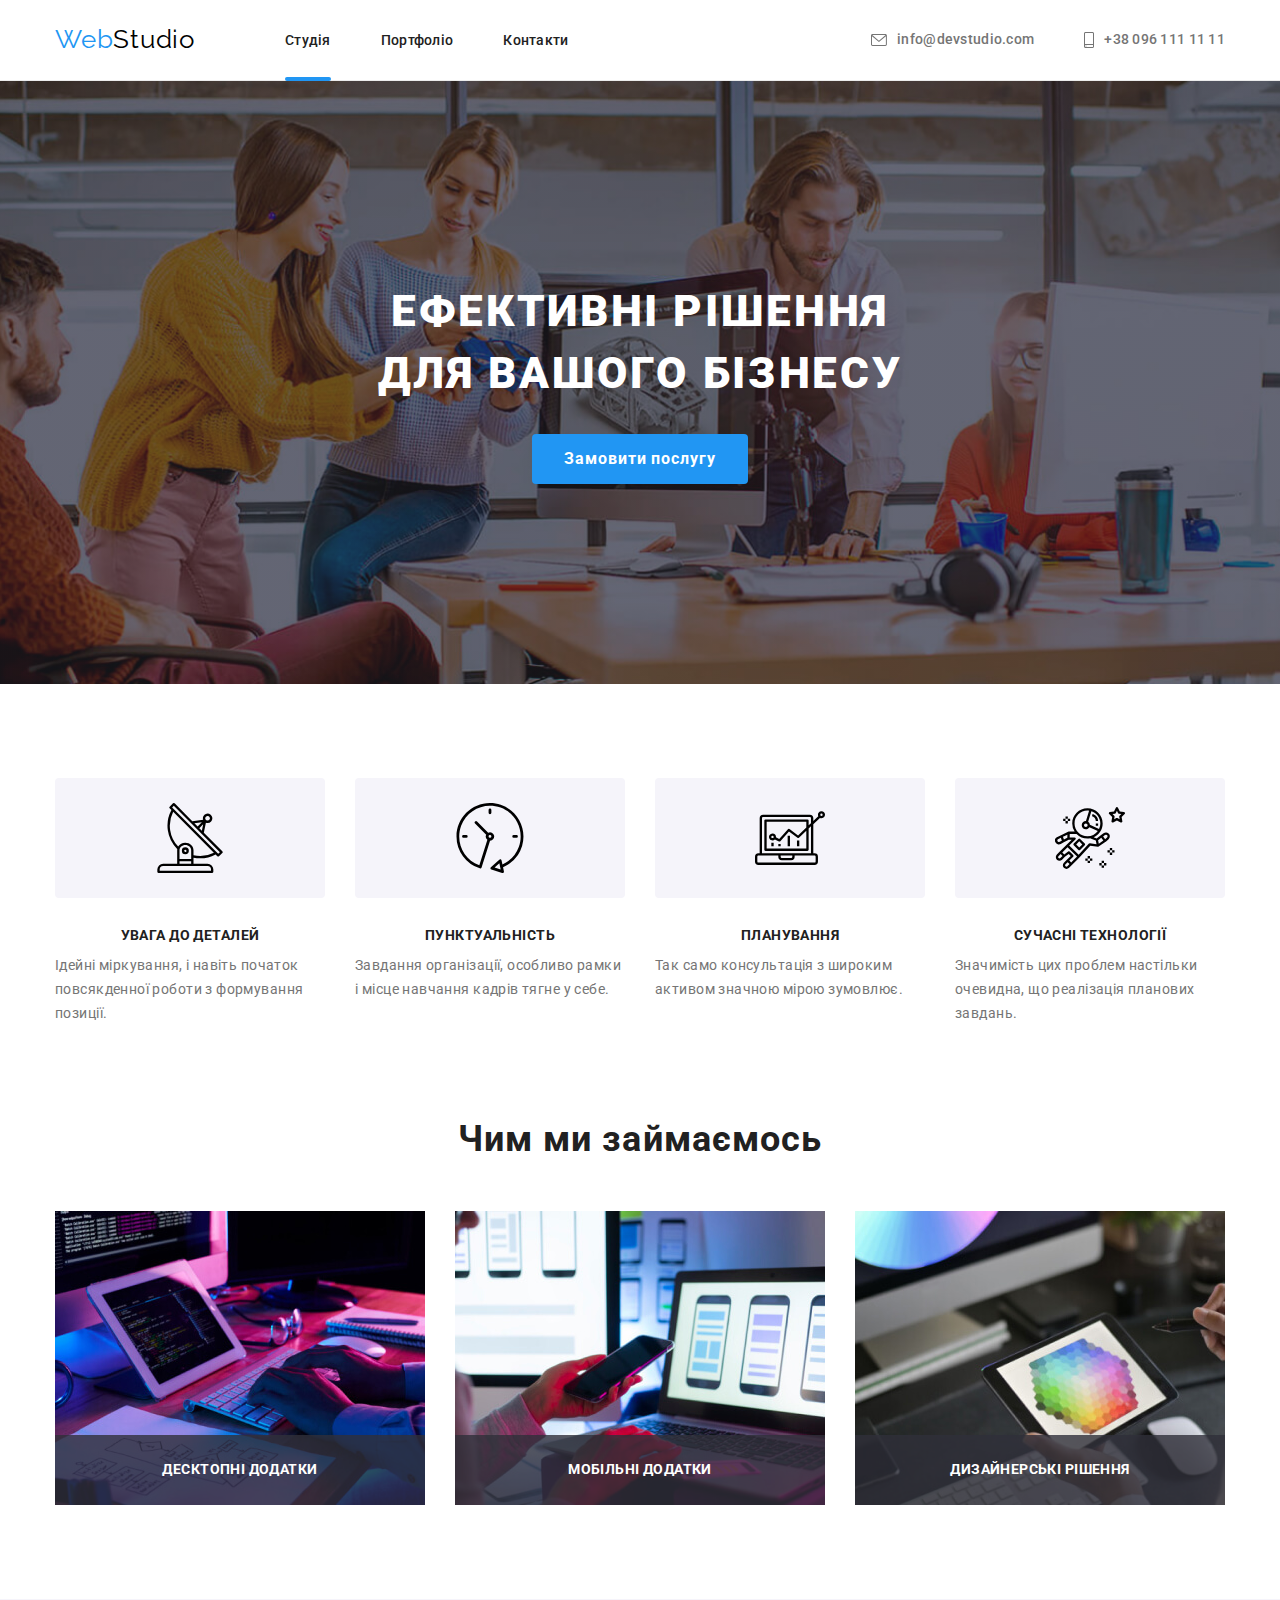
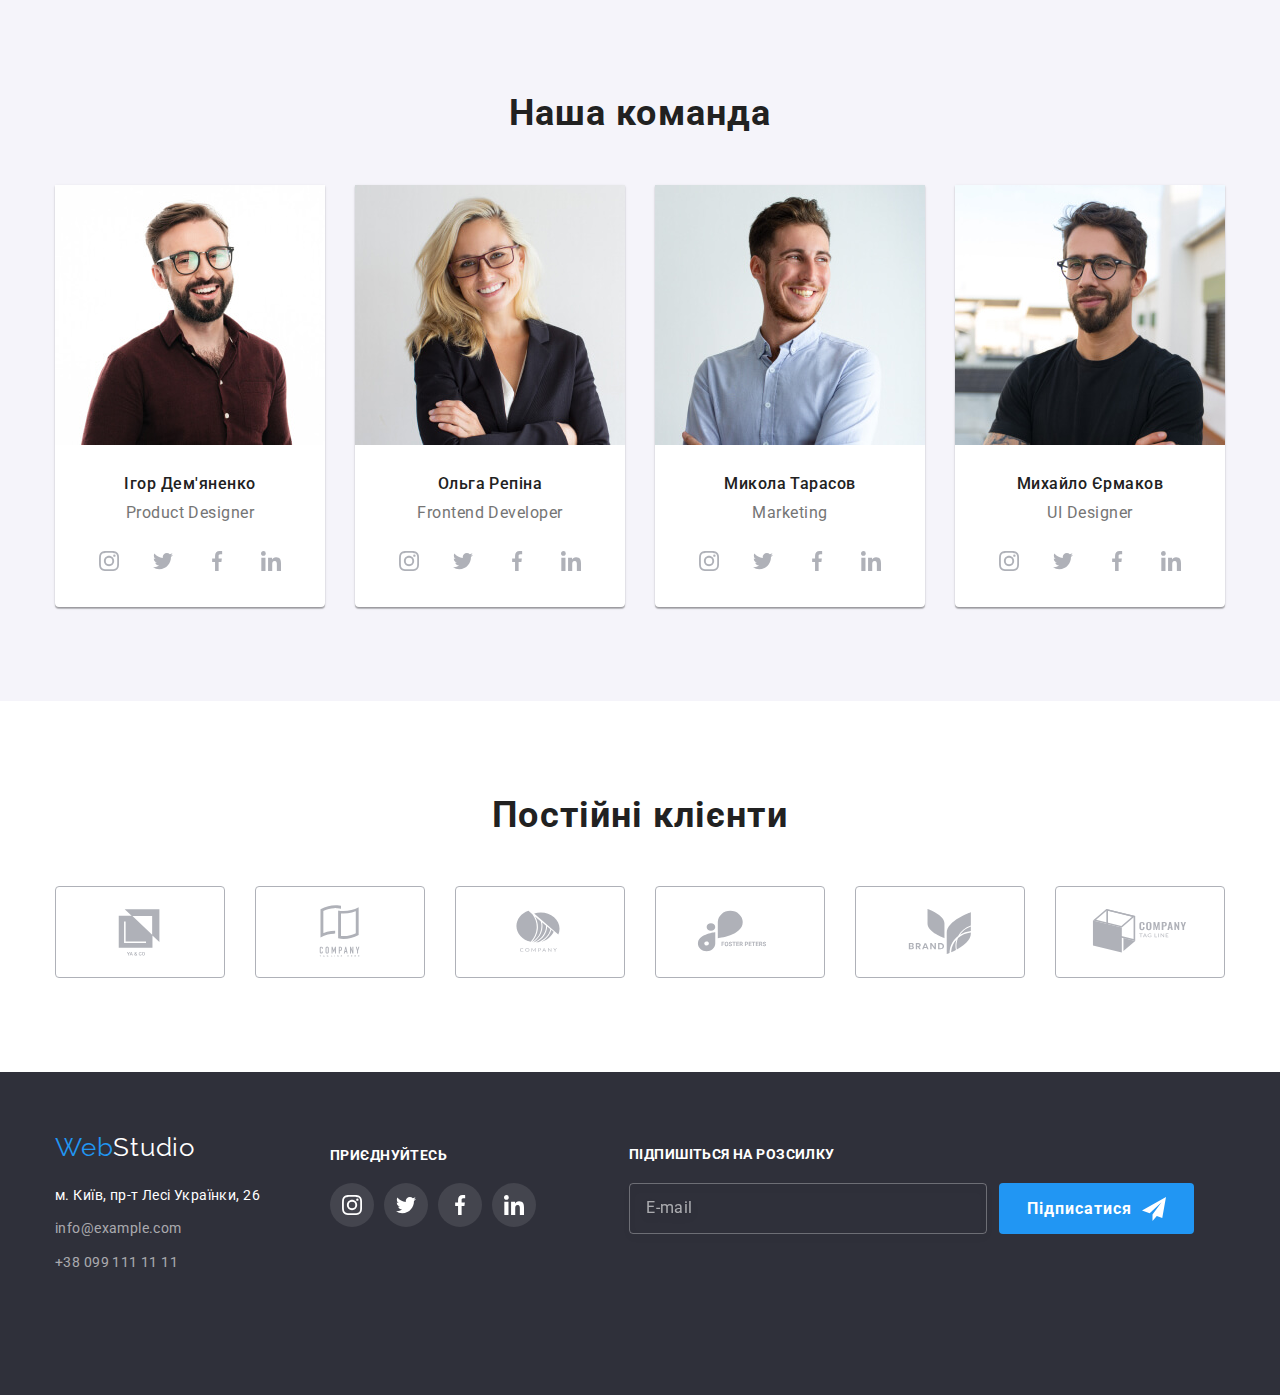
==== commit 8dffe97c: "Добавлена адаптивная графика" ====
--- a/index.html
+++ b/index.html
@@ -43,8 +43,8 @@
       </ul>
 
 
-      <button data-menu-button class="header__burger-btn button burger-btn" aria-expanded="false" aria-controls=""
-        type="button">
+      <button data-menu-button class="header__burger-btn button burger-btn" aria-expanded="false"
+        aria-controls="mob-menu-container" type="button">
         <svg class="burger-btn__icon" width="40" height="40">
           <use class="burger-btn__burger-icon" href="./images/symbol-defs.svg#icon-burger"></use>
           <use class="burger-btn__close-icon" href="./images/symbol-defs.svg#icon-close"></use>
@@ -144,15 +144,30 @@
         <h2 class="we-doing__section-header section-header">Чим ми займаємось</h2>
         <ul class="we-doing__list">
           <li class="we-doing__item">
-            <img src="./images/box-1.jpg" alt="Чоловік займається програмуванням" width="370" />
+            <picture>
+              <source srcset="./images/we-doin/img-we-doing-w350.jpg, /images/we-doin/img-we-doing-w350-@2x.jpg 2x"
+                media="(min-width: 1200px)">
+              <img src="./images/we-doin/img-we-doing-w350.jpg" alt="Чоловік займається програмуванням">
+            </picture>
+
             <p class="we-doing__text">Десктопні додатки</p>
           </li>
           <li class="we-doing__item">
-            <img src="./images/box-2.jpg" alt="Дівчина синхронізовує компьютер з телефоном" width="370" />
+
+            <picture>
+              <source srcset="./images/we-doin/img-we-doing-w350-1.jpg, /images/we-doin/img-we-doing-w350-@2x-1.jpg 2x"
+                media="(min-width: 1200px)">
+              <img src="./images/we-doin/img-we-doing-w350-1.jpg" alt="Дівчина синхронізовує компьютер з телефоном"
+                width="370" />
+            </picture>
             <p class="we-doing__text">Мобільні додатки</p>
           </li>
           <li class="we-doing__item">
-            <img src="./images/box-3.jpg" alt="Планшет з палітрою кольорів" width="370" />
+            <picture>
+              <source srcset="./images/we-doin/img-we-doing-w350-2.jpg, /images/we-doin/img-we-doing-w350-@2x-2.jpg 2x"
+                media="(min-width: 1200px)">
+              <img src="./images/we-doin/img-we-doing-w350-2.jpg" alt="Планшет з палітрою кольорів" />
+            </picture>
             <p class="we-doing__text">Дизайнерські рішення</p>
           </li>
         </ul>
@@ -165,7 +180,19 @@
         <h2 class="our-team__section-header section-header">Наша команда</h2>
         <ul class="teams">
           <li class="teams__item">
-            <img src="./images/team-card-1.jpg" alt="Фото Ігора Дем'яненко" width="270" />
+
+            <picture>
+              <source srcset="./images/team/img-team-w270.jpg, /images/team/img-team-w270-@2x.jpg 2x"
+                media="(min-width: 1200px)">
+
+              <source srcset="./images/team/img-team-w354.webp, /images/team/img-team-w354@2x.webp 2x"
+                media="(min-width: 768px)" type="image/webp">
+              <source srcset="./images/team/img-team-w354.jpg, /images/team/img-team-w354@2x.jpg 2x"
+                media="(min-width: 768px)">
+              <source srcset="./images/team/img-team-w450.jpg, /images/team/img-team-w450-@2x.jpg 2x"
+                media="(min-width: 480px)">
+              <img class="team__image" src="./images/team-card-1.jpg" alt="Фото Игоря Демьяненко">
+            </picture>
             <div class="teams__box">
               <h3 class="teams__title">Ігор Дем'яненко</h3>
               <p class="teams__text">Product Designer</p>
@@ -202,7 +229,16 @@
             </div>
           </li>
           <li class="teams__item">
-            <img src="./images/team-card-2.jpg" alt="Фото Ольги Репіної" width="270" />
+            <picture>
+              <source srcset="./images/team/img-team-w270-1.jpg, /images/team/img-team-w270-@2x-1.jpg 2x"
+                media="(min-width: 1200px)">
+              <source srcset="./images/team/img-team-w354-1.jpg, /images/team/img-team-w354@2x-1.jpg 2x"
+                media="(min-width: 768px)">
+              <source srcset="./images/team/img-team-w450-1.jpg, /images/team/img-team-w450-@2x-1.jpg 2x"
+                media="(min-width: 480px)">
+              <img class="team__image" src="./images/team-card-2.jpg" alt="Фото Ольги Репіної">
+            </picture>
+
             <div class="teams__box">
               <h3 class="teams__title">Ольга Репіна</h3>
               <p class="teams__text">Frontend Developer</p>
@@ -239,7 +275,15 @@
             </div>
           </li>
           <li class="teams__item">
-            <img src="./images/team-card-3.jpg" alt="Фото Миколи Тарасова" width="270" />
+            <picture>
+              <source srcset="./images/team/img-team-w270-2.jpg, /images/team/img-team-w270-@2x-2.jpg 2x"
+                media="(min-width: 1200px)">
+              <source srcset="./images/team/img-team-w354-2.jpg, /images/team/img-team-w354@2x-2.jpg 2x"
+                media="(min-width: 768px)">
+              <source srcset="./images/team/img-team-w450-2.jpg, /images/team/img-team-w450-@2x-2.jpg 2x"
+                media="(min-width: 480px)">
+              <img class="team__image" src="./images/team-card-3.jpg" alt="Фото Миколи Тарасова">
+            </picture>
             <div class="teams__box">
               <h3 class="teams__title">Микола Тарасов</h3>
               <p class="teams__text">Marketing</p>
@@ -276,7 +320,15 @@
             </div>
           </li>
           <li class="teams__item">
-            <img src="./images/team-card-4.jpg" alt="Фото Михаила Єрмакова" width="270" />
+            <picture>
+              <source srcset="./images/team/img-team-w270-3.jpg, /images/team/img-team-w270-@2x-3.jpg 2x"
+                media="(min-width: 1200px)" type="image/jpeg">
+              <source srcset="./images/team/img-team-w354-3.jpg, /images/team/img-team-w354@2x-3.jpg 2x"
+                media="(min-width: 768px)" type="image/jpeg">
+              <source srcset="./images/team/img-team-w450-3.jpg, /images/team/img-team-w450-@2x-3.jpg 2x"
+                media="(min-width: 480px)">
+              <img class="team__image" src="./images/team-card-4.jpg" alt="Фото Михайла Єрмакова">
+            </picture>
             <div class="teams__box">
               <h3 class="teams__title">Михайло Єрмаков</h3>
               <p class="teams__text">UI Designer</p>
@@ -407,7 +459,7 @@
       <form class="footer__form form-footer" autocomplete="off">
         <h2 class="form-footer__title">Підпишіться на розсилку</h2>
         <div class="form-footer__holder">
-          <label for="form-footer__email-lable">
+          <label for="email-footer" class="form-footer__email-lable">
             <input class="form-footer__input" type="email" name="email-footer" id="email-footer" placeholder="E-mail">
           </label>
           <button class="button form-footer__button" type="submit"><span>Підписатися</span>
@@ -473,9 +525,7 @@
           </svg>
 
         </label>
-
         <button class="button form-hero__btn-submit" type="submit">Відправити</button>
-
       </form>
       <button class="modal__btn-close" type="button" data-modal-close>
         <svg width="11" height="11">
--- a/css/main.min.css
+++ b/css/main.min.css
@@ -1 +1 @@
-*,*::before,*::after{box-sizing:border-box}h1,h2,h3,p,ul{margin:0;padding:0}img{max-width:100%;display:block}*:focus{outline-color:var(--accent-color)}a{text-decoration:none}a{font-size:26px;line-height:1.2;letter-spacing:.03em;transition:color 250ms cubic-bezier(0.4, 0, 0.2, 1),fill 250ms cubic-bezier(0.4, 0, 0.2, 1),border 250ms cubic-bezier(0.4, 0, 0.2, 1),background-color 250ms cubic-bezier(0.4, 0, 0.2, 1),box-shadow 250ms cubic-bezier(0.4, 0, 0.2, 1)}ul{list-style-type:none}body{color:var(--title-text-color);background-color:var(--white-text-color);font-family:"Roboto",sans-serif}body.mob-menu-open{overflow:hidden}body.modal-open{overflow:hidden}.container{max-width:480px;margin:0 auto;padding:0 15px}@media screen and (min-width: 768px){.container{max-width:768px}}@media screen and (min-width: 1200px){.container{max-width:1200px}}.button{border:none;border-radius:4px;text-align:center;background-color:#fff}.section-header{margin-bottom:30px;font-size:36px;line-height:1.16;text-align:center;letter-spacing:.03em}@media screen and (min-width: 1200px){.section-header{margin-bottom:50px}}.is-hidden{position:absolute;white-space:nowrap;width:1px;height:1px;overflow:hidden;border:0;padding:0;clip:rect(0 0 0 0);clip-path:inset(50%);margin:-1px}:root{--background-page-color: #e5e5e5;--title-text-color: #212121;--paragraph-text-color: #757575;--accent-color: #2196f3;--black-text-color: #000000;--white-text-color: #ffffff;--bgc-footer: #2f303a;--bgc-teams: #f5f4fa}.logo{color:var(--accent-color)}.header__logo,.footer__logo{font-family:"Raleway",sans-serif}.logo__part--black{color:var(--black-text-color)}.logo__part--white{color:var(--white-text-color)}@media screen and (min-width: 768px){.header{border-bottom:1px solid #ececec}}.header__container{display:flex;align-items:center}@media screen and (min-width: 768px)and (max-width: 1199px){.header__container{padding:22px 0}}.header__mob-menu{z-index:2;display:none}@media screen and (max-width: 767px){.header__mob-menu--is-open{position:fixed;width:100%;height:100vh;background-color:#fff;display:flex;flex-direction:column;justify-content:space-between;top:0;left:0;padding:48px 40px;transform:translateX(0)}}.mob-menu__item:not(:last-child){margin-bottom:32px}.mob-menu__link{font-weight:500;font-size:40px;line-height:47px;letter-spacing:.02em;color:#212121}.mob-menu__link--current{color:var(--accent-color)}.mob-menu__contacts{display:flex;flex-direction:column-reverse}.mob-menu__contacts li:last-child a{font-weight:500;font-size:34px;line-height:1.33;letter-spacing:.02em;color:#2196f3}.mob-menu__contacts li{margin-top:32px}.mob-menu__contacts li:first-child a{font-weight:500;font-size:24px;line-height:1.16;letter-spacing:.02em;color:#757575}.mob-menu__soc-media{margin-top:64px}.mob-menu__soc-media li{display:inline-block}.mob-menu__soc-media li:not(:last-child){padding-right:10px;border-right:1px solid rgba(33,33,33,.2)}.mob-menu__soc-media li:not(:first-child){padding-left:10px}.mob-menu__soc-media a{font-weight:500;font-size:18px;line-height:1.22;letter-spacing:.02em;color:#2196f3}@media screen and (max-width: 767px){.navigation{display:none}}.header__burger-btn{margin-left:auto;z-index:3}.header__burger-btn+.header__mob-menu{transform:translateX(0)}.header__burger-btn .burger-btn__close-icon{display:none}.header__burger-btn--is-open .burger-btn__close-icon{display:block}.header__burger-btn--is-open .burger-btn__burger-icon{display:none}@media screen and (min-width: 768px){.header__burger-btn{display:none}}.header__burger-btn:hover .burger-btn__icon{fill:#2196f3}.header__burger-btn .burger-btn__icon{transition:fill 250ms cubic-bezier(0.4, 0, 0.2, 1)}@media screen and (min-width: 768px){.navigation__list{margin-left:90px;display:flex}}@media screen and (min-width: 768px){.navigation__list>*:not(:last-child){margin-right:50px}}@media screen and (min-width: 768px){.navigation__link--current{position:relative;color:var(--accent-color)}}@media screen and (min-width: 768px){.navigation__link--current::after{position:absolute;bottom:-1px;left:0;width:100%;height:4px;border-radius:2px;content:"";background-color:var(--accent-color)}}@media screen and (min-width: 768px){.navigation__link{padding:32px 0;font-weight:500;font-size:14px;line-height:1.14;letter-spacing:.02em;color:var(--title-text-color)}.navigation__link:hover{color:var(--accent-color)}.navigation__link:focus{color:var(--accent-color)}}.header__contacts{margin-left:auto}@media screen and (max-width: 767px){.header__contacts{display:none}}@media screen and (min-width: 1200px){.header__contacts{display:flex}}@media screen and (min-width: 768px)and (max-width: 1199px){.header__contacts li:not(:last-child){margin-bottom:10px}}@media screen and (min-width: 1200px){.header__contacts>*:not(:last-child){margin-right:50px}}@media screen and (min-width: 768px){.contacts__link{display:flex;align-items:center;font-weight:500;font-size:14px;line-height:1.14;letter-spacing:.02em;color:var(--paragraph-text-color);fill:var(--paragraph-text-color)}}@media screen and (min-width: 1200px){.contacts__link{padding:32px 0}}.contacts__icon{margin-right:10px}.contacts__link:focus,.contacts__link:hover{color:var(--accent-color);fill:var(--accent-color)}.hero{margin:0 auto;padding:118px 0;background-color:var(--bgc-footer);text-align:center;background-image:linear-gradient(to right, rgba(47, 48, 58, 0.4), rgba(47, 48, 58, 0.4)),url(../images/bg-hero.jpg);background-repeat:no-repeat;background-size:cover;background-position:center}@media screen and (max-width: 767px){.hero{max-width:480px}}@media screen and (min-width: 768px){.hero{max-width:768px}}@media screen and (min-width: 1200px){.hero{max-width:1600px;padding:200px 0}}.hero__main-title{font-weight:900;font-size:26px;line-height:1.62;letter-spacing:.06em;text-transform:uppercase;color:var(--white-text-color)}@media screen and (min-width: 1200px){.hero__main-title{font-size:44px;line-height:1.4}}.hero__button{margin-top:30px;padding:10px 24px}@media screen and (min-width: 1200px){.hero__button{padding-left:32px;padding-right:32px}}.hero__button{background-color:var(--accent-color);color:var(--white-text-color);font-weight:700;font-size:16px;line-height:1.87;align-items:center;letter-spacing:.06em;cursor:pointer}.qualities{padding:60px 0}@media screen and (min-width: 1200px){.qualities{padding:94px 0}}@media screen and (min-width: 768px){.qualities__list{display:flex;flex-wrap:wrap;gap:30px}}@media screen and (max-width: 767px){.qualities__item:not(:last-child){margin-bottom:30px}}@media screen and (min-width: 768px){.qualities__item{width:calc((100% - 30px)/2)}}@media screen and (min-width: 1200px){.qualities__item{width:calc((100% - 90px)/4)}}.qualities__box{display:flex;align-items:center;justify-content:center;height:120px;margin-bottom:30px;border-radius:4px;background-color:var(--bgc-teams)}.qualities__icon{height:70px;width:70px}.qualities__sub-title{font-size:14px;line-height:1.14;letter-spacing:.03em;text-transform:uppercase;text-align:center}.qualities__text{margin-top:10px;color:var(--paragraph-text-color);font-weight:normal;font-size:14px;line-height:1.7;letter-spacing:.03em}.we-doing{padding-bottom:94px}@media screen and (max-width: 1199px){.we-doing{display:none}}.we-doing__list{display:flex}.we-doing__item{position:relative}.we-doing__item:not(:last-child){margin-right:30px}.we-doing__text{position:absolute;display:flex;align-items:center;justify-content:center;bottom:0;left:0;width:100%;height:70px;color:#fff;background:rgba(47,48,58,.8);text-transform:uppercase;font-weight:700;font-size:14px;line-height:1.14;text-align:center;letter-spacing:.03em}.our-team{padding:60px 0;background-color:var(--bgc-teams)}@media screen and (min-width: 1200px){.our-team{padding:94px 0}}@media screen and (min-width: 768px){.teams{display:flex;flex-wrap:wrap;gap:30px}}.teams__item{text-align:center;background:var(--white-text-color);box-shadow:0px 1px 3px rgba(0,0,0,.12),0px 1px 1px rgba(0,0,0,.14),0px 2px 1px rgba(0,0,0,.2);border-radius:0px 0px 4px 4px}@media screen and (min-width: 768px){.teams__item{width:calc((100% - 30px)/2)}}@media screen and (min-width: 1200px){.teams__item{width:calc((100% - 90px)/4)}}@media screen and (max-width: 767px){.teams__item:not(:last-child){margin-bottom:30px}}.teams__box{padding-top:30px;padding-bottom:24px}.teams__title{font-weight:500;font-size:16px;line-height:1.18;letter-spacing:.03em}.teams__text{margin-top:10px;margin-bottom:16px;font-size:16px;line-height:1.18;letter-spacing:.03em;color:var(--paragraph-text-color)}.soc-media{display:flex;justify-content:center}.soc-media__link{display:flex;align-items:center;justify-content:center;height:44px;width:44px;background-color:var(--white-text-color);border-radius:50%;fill:#afb1b8}.soc-media__link:hover{background-color:var(--accent-color);fill:var(--white-text-color);outline:none}.soc-media__link:focus{background-color:var(--accent-color);fill:var(--white-text-color);outline:none}.soc-media__item:not(:last-child){margin-right:10px}.clients{padding:60px 0}@media screen and (min-width: 1200px){.clients{padding:94px 0}}.clients__labels{display:flex;flex-wrap:wrap;gap:30px}.clients__item{height:92px;width:100%}@media screen and (min-width: 480px){.clients__item{display:flex;align-items:center;justify-content:center;width:calc((100% - 30px)/2)}}@media screen and (min-width: 768px){.clients__item{width:226px}}@media screen and (min-width: 1200px){.clients__item{width:170px}}.clients__link{width:100%;height:100%;display:flex;align-items:center;justify-content:center;border:1px solid #afb1b8;border-radius:4px;fill:#afb1b8}.clients__link:hover{fill:var(--accent-color);border:1px solid var(--accent-color);outline:none}.clients__link:hover{fill:var(--accent-color);border:1px solid var(--accent-color);outline:none}.footer{padding:60px 0;background-color:var(--bgc-footer)}@media screen and (max-width: 1199px){.footer{text-align:center}}@media screen and (min-width: 768px){.footer__container{display:flex;flex-wrap:wrap}}@media screen and (max-width: 1199px){.footer__container{justify-content:center}}.footer__box{padding-bottom:60px}@media screen and (min-width: 768px){.footer__box{margin-right:168px}}@media screen and (min-width: 1200px){.footer__box{margin-right:70px}}.footer__address{margin-top:20px}.footer__media-box{padding-bottom:60px}@media screen and (min-width: 1200px){.footer__media-box{padding-top:15px}}.soc-media__link--brown{fill:var(--white-text-color);background-color:rgba(255,255,255,.1)}.footer__media-header{font-family:"Roboto";font-style:normal;font-weight:700;font-size:14px;line-height:16px;letter-spacing:.03em;text-transform:uppercase;margin-bottom:20px;color:#fff}.footer__contacts>*:not(:last-child){margin-bottom:10px}.contacts-footer__link{font-style:normal;font-size:14px;line-height:1.7;letter-spacing:.03em;color:rgba(255,255,255,.6)}.contacts-footer__link--home{color:var(--white-text-color)}.contacts-footer__link:hover{color:var(--accent-color)}.contacts-footer__link:focus{color:var(--accent-color)}.footer__form{padding-top:15px}@media screen and (min-width: 1200px){.footer__form{margin-left:93px}}.form-footer__title{font-size:14px;line-height:1.14;letter-spacing:.03em;text-transform:uppercase;color:var(--white-text-color);margin-bottom:20px}@media screen and (min-width: 1200px){.form-footer__holder{display:flex;max-width:450px}}.form-footer__button{display:flex;align-items:center;cursor:pointer;margin:0 auto;background-color:var(--accent-color);padding:10px 28px;font-weight:700;font-size:16px;line-height:1.88;letter-spacing:.06em;color:var(--white-text-color)}@media screen and (max-width: 767px){.form-footer__button{margin-top:20px}}.button__icon{margin-left:10px;fill:var(--white-text-color)}.form-footer__input{width:100%;padding:15px 0;padding-left:16px;border:1px solid rgba(255,255,255,.3);box-sizing:border-box;filter:drop-shadow(0px 4px 4px rgba(0, 0, 0, 0.15));border-radius:4px;background-color:inherit;color:var(--white-text-color);filter:drop-shadow(0px 4px 4px rgba(0, 0, 0, 0.15));border-radius:4px}@media screen and (min-width: 480px){.form-footer__input{width:450px}}@media screen and (min-width: 1200px){.form-footer__input{width:358px;margin-right:12px}}@media screen and (max-width: 1199px){.form-footer__input{margin-bottom:20px}}.form-footer__input::placeholder{font-size:16px;line-height:1.25;display:flex;align-items:center;letter-spacing:.03em;color:rgba(255,255,255,.6)}.portfolio{padding:60px 0}@media screen and (min-width: 1200px){.portfolio{padding:94px 0}}.btn-list{display:flex;flex-wrap:wrap;margin-bottom:40px;gap:8px}@media screen and (max-width: 767px){.btn-list{max-width:350px}}@media screen and (min-width: 768px){.btn-list{margin-bottom:30px;justify-content:center}}@media screen and (min-width: 1200px){.btn-list{margin-bottom:48px}}@media screen and (min-width: 768px){.btn-list__item:not(:last-child){margin-right:8px}}.button__filter{min-width:73px;padding:6px 22px;background-color:#f5f4fa;color:#212121;font-weight:500;font-size:16px;line-height:1.62;letter-spacing:.03em;transition:color 250ms cubic-bezier(0.4, 0, 0.2, 1),border 250ms cubic-bezier(0.4, 0, 0.2, 1),background-color 250ms cubic-bezier(0.4, 0, 0.2, 1),box-shadow 250ms cubic-bezier(0.4, 0, 0.2, 1)}.button__filter:hover,.button__filter:focus{cursor:pointer;box-shadow:0px 3px 1px rgba(0,0,0,.1),0px 1px 2px rgba(0,0,0,.08),0px 2px 2px rgba(0,0,0,.12);background-color:var(--accent-color);color:var(--white-text-color)}.portfolio__projects{align-items:stretch}@media screen and (min-width: 768px){.portfolio__projects{display:flex;flex-wrap:wrap;gap:30px}}.projects-list__item{display:flex;flex-direction:column;width:100%}@media screen and (max-width: 767px){.projects-list__item:not(:last-child){margin-bottom:30px}}@media screen and (min-width: 768px){.projects-list__item{width:calc((100% - 30px)/2)}}@media screen and (min-width: 1200px){.projects-list__item{width:calc((100% - 60px)/3)}}.projects-list__box{flex-grow:1;padding:20px 24px;border:1px solid #eee;border-top:none}.projects-list__title{font-size:18px;line-height:2;letter-spacing:.06em;color:#212121}.projects-list__text{margin-top:4px;font-size:16px;line-height:1.87;letter-spacing:.03em;color:var(--paragraph-text-color)}.projects-list__link{height:100%;display:flex;flex-direction:column}.projects-list__link:focus,.projects-list__link:hover{box-shadow:0px 1px 1px rgba(0,0,0,.12),0px 4px 4px rgba(0,0,0,.06),1px 4px 6px rgba(0,0,0,.16)}.projects-list__link:focus .projects-list__overlay,.projects-list__link:hover .projects-list__overlay{transform:translateY(-100%)}.projects-list__holder{position:relative;overflow:hidden}.projects-list__overlay{height:100%;position:absolute;padding:63px 24px;top:100%;left:0;transition:transform 250ms cubic-bezier(0.4, 0, 0.2, 1);background:rgba(33,150,243,.9)}.projects-list__overlay-text{font-family:"Roboto";font-style:normal;font-weight:400;font-size:18px;line-height:28px;letter-spacing:.03em;color:#fff}.backdrop{z-index:6;position:fixed;top:0;left:0;width:100%;height:100%;overflow-y:scroll;opacity:1;background:rgba(0,0,0,.2);transition:opacity 250ms cubic-bezier(0.4, 0, 0.2, 1)}.backdrop--closed{opacity:0;pointer-events:none}.modal{padding:40px;position:absolute;width:calc(100% - 30px);max-width:450px;background-color:var(--white-text-color);top:50%;left:50%;transform:translate(-50%, -50%) scale(1);transition:transform 250ms cubic-bezier(0.4, 0, 0.2, 1)}@media screen and (min-width: 1200px){.modal{min-width:528px}}.backdrop--closed .modal{transform:translate(-50%, -50%) scale(1.1)}.form-hero__box{margin-top:4px;position:relative}.form-hero__item:not(:last-child){margin-bottom:10px}.form-hero__list{margin-bottom:20px}.form-hero__icon{position:absolute;top:11px;left:12px}.form-hero__input{height:40px;padding-left:42px;width:100%;border:1px solid rgba(33,33,33,.2);border-radius:4px}.form-hero__icon{fill:inherit;transition:fill 250ms cubic-bezier(0.4, 0, 0.2, 1)}.form-hero__input:focus+.form-hero__icon{fill:var(--accent-color)}.form-hero__label{font-size:12px;line-height:1,16;letter-spacing:.01em;color:var(--paragraph-text-color)}.form-hero__label:hover{cursor:pointer}.form-hero__label:focus{cursor:pointer}.form-hero__textarea-comment{width:100%;resize:none;border:1px solid rgba(33,33,33,.2);border-radius:4px;padding:12px 16px;height:120px;margin-top:4px}.form-hero__textarea-comment::placeholder{font-size:12px;line-height:14px;letter-spacing:.01em;color:rgba(117,117,117,.5)}.form-hero__title{font-size:20px;line-height:1,15;text-align:center;letter-spacing:.03em;color:#212121;margin-bottom:12px}.checkbox__link{font-weight:400;font-size:12px;line-height:1.16;letter-spacing:.03em;color:#2196f3;text-decoration:underline}.checkbox__text{font-weight:400;font-size:12px;line-height:1.16;letter-spacing:.03em;color:#757575}.form-hero__lable{position:relative;margin:0 auto;display:flex;align-items:center}.form-hero__lable:hover{cursor:pointer}.checkbox__icon{position:absolute;left:0;top:50%;transform:translateY(-50%);border:2px solid #000;background-color:#fff;fill:#fff}.checkbox:checked~.checkbox__icon{background-color:var(--accent-color);border:none}.checkbox__icon{position:absolute;left:0;top:50%;transform:translateY(-50%);border:2px solid #000}.modal__btn-close{position:absolute;display:flex;align-items:center;justify-content:center;width:30px;height:30px;right:8px;top:8px;border-radius:50%;border:1px solid rgba(0,0,0,.1);cursor:pointer;transition:fill 250ms cubic-bezier(0.4, 0, 0.2, 1);background-color:var(--white-text-color)}.modal__btn-close:hover{fill:var(--accent-color)}.form-hero__btn-submit{cursor:pointer;display:block;margin:0 auto;margin-top:30px;background-color:var(--accent-color);padding:10px 52px;font-weight:700;font-size:16px;line-height:1.88;letter-spacing:.06em;color:#fff}/*# sourceMappingURL=main.min.css.map */+*,*::before,*::after{box-sizing:border-box}h1,h2,h3,p,ul{margin:0;padding:0}img{max-width:100%;display:block}*:focus{outline-color:var(--accent-color)}a{text-decoration:none}a{font-size:26px;line-height:1.2;letter-spacing:.03em;transition:color 250ms cubic-bezier(0.4, 0, 0.2, 1),fill 250ms cubic-bezier(0.4, 0, 0.2, 1),border 250ms cubic-bezier(0.4, 0, 0.2, 1),background-color 250ms cubic-bezier(0.4, 0, 0.2, 1),box-shadow 250ms cubic-bezier(0.4, 0, 0.2, 1)}ul{list-style-type:none}body{color:var(--title-text-color);background-color:var(--white-text-color);font-family:"Roboto",sans-serif}body.mob-menu-open{overflow:hidden}body.modal-open{overflow:hidden}.container{margin:0 auto;padding:0 15px;max-width:480px}@media screen and (min-width: 768px){.container{max-width:768px}}@media screen and (min-width: 1200px){.container{max-width:1200px}}.button{border:none;border-radius:4px;text-align:center;background-color:#fff}.section-header{margin-bottom:30px;font-size:36px;line-height:1.16;text-align:center;letter-spacing:.03em}@media screen and (min-width: 1200px){.section-header{margin-bottom:50px}}.is-hidden{position:absolute;white-space:nowrap;width:1px;height:1px;overflow:hidden;border:0;padding:0;clip:rect(0 0 0 0);clip-path:inset(50%);margin:-1px}:root{--background-page-color: #e5e5e5;--title-text-color: #212121;--paragraph-text-color: #757575;--accent-color: #2196f3;--black-text-color: #000000;--white-text-color: #ffffff;--bgc-footer: #2f303a;--bgc-teams: #f5f4fa}.logo{color:var(--accent-color)}.header__logo,.footer__logo{font-family:"Raleway",sans-serif}.logo__part--black{color:var(--black-text-color)}.logo__part--white{color:var(--white-text-color)}@media screen and (min-width: 768px){.header{border-bottom:1px solid #ececec}}.header__container{display:flex;align-items:center}@media screen and (max-width: 1199px){.header__container{padding:10px 15px}}@media screen and (min-width: 768px)and (max-width: 1199px){.header__container{padding:22px 15px}}.header__mob-menu{z-index:2;display:none}@media screen and (max-width: 767px){.header__mob-menu--is-open{position:fixed;width:100%;height:100vh;background-color:#fff;display:flex;flex-direction:column;justify-content:space-between;top:0;left:0;padding:48px 40px;transform:translateX(0)}}.mob-menu__item:not(:last-child){margin-bottom:32px}.mob-menu__link{font-weight:500;font-size:40px;line-height:47px;letter-spacing:.02em;color:#212121}.mob-menu__link--current{color:var(--accent-color)}.mob-menu__contacts{display:flex;flex-direction:column-reverse}.mob-menu__contacts li:last-child a{font-weight:500;font-size:34px;line-height:1.33;letter-spacing:.02em;color:#2196f3}@media screen and (max-width: 479px){.mob-menu__contacts li:last-child a{font-size:calc(12px + 4.375vw)}}.mob-menu__contacts li{margin-top:32px}.mob-menu__contacts li:first-child a{font-weight:500;font-size:24px;line-height:1.16;letter-spacing:.02em;color:#757575}@media screen and (max-width: 479px){.mob-menu__contacts li:first-child a{font-size:calc(12px + 2.5vw)}}.mob-menu__soc-media{margin-top:64px}.mob-menu__soc-media li{display:inline-block}.mob-menu__soc-media li:not(:last-child){padding-right:10px;border-right:1px solid rgba(33,33,33,.2)}.mob-menu__soc-media li:not(:first-child){padding-left:10px}.mob-menu__soc-media a{font-weight:500;font-size:18px;line-height:1.22;letter-spacing:.02em;color:#2196f3}@media screen and (max-width: 479px){.mob-menu__soc-media a{font-size:calc(5px + 1.4583333333vw)}}@media screen and (max-width: 767px){.navigation{display:none}}.header__burger-btn{margin-left:auto;z-index:3}.header__burger-btn:hover{cursor:pointer}.header__burger-btn+.header__mob-menu{transform:translateX(0)}.header__burger-btn .burger-btn__close-icon{display:none}.header__burger-btn--is-open .burger-btn__close-icon{display:block}.header__burger-btn--is-open .burger-btn__burger-icon{display:none}@media screen and (min-width: 768px){.header__burger-btn{display:none}}.header__burger-btn:hover .burger-btn__icon{fill:#2196f3}.header__burger-btn .burger-btn__icon{transition:fill 250ms cubic-bezier(0.4, 0, 0.2, 1)}@media screen and (min-width: 768px){.navigation__list{margin-left:90px;display:flex}}@media screen and (min-width: 768px){.navigation__list>*:not(:last-child){margin-right:50px}}@media screen and (min-width: 768px){.navigation__link--current{position:relative;color:var(--accent-color)}}@media screen and (min-width: 768px){.navigation__link--current::after{position:absolute;bottom:-1px;left:0;width:100%;height:4px;border-radius:2px;content:"";background-color:var(--accent-color)}}@media screen and (min-width: 768px){.navigation__link{padding:32px 0;font-weight:500;font-size:14px;line-height:1.14;letter-spacing:.02em;color:var(--title-text-color)}.navigation__link:hover{color:var(--accent-color)}.navigation__link:focus{color:var(--accent-color)}}.header__contacts{margin-left:auto}@media screen and (max-width: 767px){.header__contacts{display:none}}@media screen and (min-width: 1200px){.header__contacts{display:flex}}@media screen and (min-width: 768px)and (max-width: 1199px){.header__contacts li:not(:last-child){margin-bottom:10px}}@media screen and (min-width: 1200px){.header__contacts>*:not(:last-child){margin-right:50px}}@media screen and (min-width: 768px){.contacts__link{display:flex;align-items:center;font-weight:500;font-size:14px;line-height:1.14;letter-spacing:.02em;color:var(--paragraph-text-color);fill:var(--paragraph-text-color)}}@media screen and (min-width: 1200px){.contacts__link{padding:32px 0}}.contacts__icon{margin-right:10px}.contacts__link:focus,.contacts__link:hover{color:var(--accent-color);fill:var(--accent-color)}.hero{margin:0 auto;padding:118px 0;background-color:var(--bgc-footer);text-align:center;background-image:linear-gradient(to right, rgba(47, 48, 58, 0.4), rgba(47, 48, 58, 0.4)),url(../../images/bg-hero/img-bg-hero-mob.jpg);background-repeat:no-repeat;background-size:cover;background-position:center}@media screen and (max-width: 767px){.hero{max-width:480px}}@media screen and (min-device-pixel-ratio: 2),screen and (min-resolution: 192dpi),screen and (min-resolution: 2dppx){.hero{background-image:linear-gradient(to right, rgba(47, 48, 58, 0.4), rgba(47, 48, 58, 0.4)),url(../../images/bg-hero/img-bg-hero-mob@2x.jpg)}}@media screen and (min-width: 768px){.hero{max-width:768px;background-image:linear-gradient(to right, rgba(47, 48, 58, 0.4), rgba(47, 48, 58, 0.4)),url(../../images/bg-hero/img-bg-hero-tablet.jpg)}}@media screen and (min-width: 768px)and (min-device-pixel-ratio: 2),screen and (min-width: 768px)and (min-resolution: 192dpi),screen and (min-width: 768px)and (min-resolution: 2dppx){.hero{background-image:linear-gradient(to right, rgba(47, 48, 58, 0.4), rgba(47, 48, 58, 0.4)),url(../../images/bg-hero/img-bg-hero-tablet@2x.jpg)}}@media screen and (min-width: 1200px){.hero{max-width:1600px;padding:200px 0;background-image:linear-gradient(to right, rgba(47, 48, 58, 0.4), rgba(47, 48, 58, 0.4)),url(../../images/bg-hero/Img-bg-hero-destop.jpg)}}@media screen and (min-width: 1200px)and (min-device-pixel-ratio: 2),screen and (min-width: 1200px)and (min-resolution: 192dpi),screen and (min-width: 1200px)and (min-resolution: 2dppx){.hero{background-image:linear-gradient(to right, rgba(47, 48, 58, 0.4), rgba(47, 48, 58, 0.4)),url(../../images/bg-hero/Img-bg-hero-destop@2x.jpg)}}.hero__main-title{font-weight:900;font-size:26px;line-height:1.62;letter-spacing:.06em;text-transform:uppercase;color:var(--white-text-color)}@media screen and (min-width: 1200px){.hero__main-title{font-size:44px;line-height:1.4}}.hero__button{margin-top:30px;padding:10px 24px}@media screen and (min-width: 1200px){.hero__button{padding-left:32px;padding-right:32px}}.hero__button{background-color:var(--accent-color);color:var(--white-text-color);font-weight:700;font-size:16px;line-height:1.87;align-items:center;letter-spacing:.06em;cursor:pointer}.qualities{padding:60px 0}@media screen and (min-width: 1200px){.qualities{padding:94px 0}}@media screen and (min-width: 768px){.qualities__list{display:flex;flex-wrap:wrap;gap:30px}}@media screen and (max-width: 767px){.qualities__item:not(:last-child){margin-bottom:30px}}@media screen and (min-width: 768px){.qualities__item{width:calc((100% - 30px)/2)}}@media screen and (min-width: 1200px){.qualities__item{width:calc((100% - 90px)/4)}}.qualities__box{display:flex;align-items:center;justify-content:center;height:120px;margin-bottom:30px;border-radius:4px;background-color:var(--bgc-teams)}.qualities__icon{height:70px;width:70px}.qualities__sub-title{font-size:14px;line-height:1.14;letter-spacing:.03em;text-transform:uppercase;text-align:center}.qualities__text{margin-top:10px;color:var(--paragraph-text-color);font-weight:normal;font-size:14px;line-height:1.7;letter-spacing:.03em}.we-doing{padding-bottom:94px}@media screen and (max-width: 1199px){.we-doing{display:none}}.we-doing__list{display:flex}.we-doing__item{position:relative}.we-doing__item:not(:last-child){margin-right:30px}.we-doing__text{position:absolute;display:flex;align-items:center;justify-content:center;bottom:0;left:0;width:100%;height:70px;color:#fff;background:rgba(47,48,58,.8);text-transform:uppercase;font-weight:700;font-size:14px;line-height:1.14;text-align:center;letter-spacing:.03em}.our-team{padding:60px 0;background-color:var(--bgc-teams)}@media screen and (min-width: 1200px){.our-team{padding:94px 0}}@media screen and (min-width: 768px){.teams{display:flex;flex-wrap:wrap;gap:30px}}.teams__item{text-align:center;background:var(--white-text-color);box-shadow:0px 1px 3px rgba(0,0,0,.12),0px 1px 1px rgba(0,0,0,.14),0px 2px 1px rgba(0,0,0,.2);border-radius:0px 0px 4px 4px}@media screen and (min-width: 768px){.teams__item{width:calc((100% - 30px)/2)}}@media screen and (min-width: 1200px){.teams__item{width:calc((100% - 90px)/4)}}@media screen and (max-width: 767px){.teams__item:not(:last-child){margin-bottom:30px}}.teams__box{padding-top:30px;padding-bottom:24px}.teams__title{font-weight:500;font-size:16px;line-height:1.18;letter-spacing:.03em}.teams__text{margin-top:10px;margin-bottom:16px;font-size:16px;line-height:1.18;letter-spacing:.03em;color:var(--paragraph-text-color)}.soc-media{display:flex;justify-content:center}.soc-media__link{display:flex;align-items:center;justify-content:center;height:44px;width:44px;background-color:var(--white-text-color);border-radius:50%;fill:#afb1b8}.soc-media__link:hover{background-color:var(--accent-color);fill:var(--white-text-color);outline:none}.soc-media__link:focus{background-color:var(--accent-color);fill:var(--white-text-color);outline:none}.soc-media__item:not(:last-child){margin-right:10px}.clients{padding:60px 0}@media screen and (min-width: 1200px){.clients{padding:94px 0}}.clients__labels{display:flex;flex-wrap:wrap;gap:30px}.clients__item{height:92px;width:100%}@media screen and (min-width: 480px){.clients__item{display:flex;align-items:center;justify-content:center;width:calc((100% - 30px)/2)}}@media screen and (min-width: 768px){.clients__item{width:226px}}@media screen and (min-width: 1200px){.clients__item{width:170px}}.clients__link{width:100%;height:100%;display:flex;align-items:center;justify-content:center;border:1px solid #afb1b8;border-radius:4px;fill:#afb1b8}.clients__link:hover{fill:var(--accent-color);border:1px solid var(--accent-color);outline:none}.clients__link:hover{fill:var(--accent-color);border:1px solid var(--accent-color);outline:none}.footer{padding:60px 0;background-color:var(--bgc-footer)}@media screen and (max-width: 1199px){.footer{text-align:center}}@media screen and (min-width: 768px){.footer__container{display:flex;flex-wrap:wrap}}@media screen and (max-width: 1199px){.footer__container{justify-content:center}}.footer__box{padding-bottom:60px}@media screen and (min-width: 768px){.footer__box{margin-right:168px}}@media screen and (min-width: 1200px){.footer__box{margin-right:70px}}.footer__address{margin-top:20px}.footer__media-box{padding-bottom:60px}@media screen and (min-width: 1200px){.footer__media-box{padding-top:15px}}.soc-media__link--brown{fill:var(--white-text-color);background-color:rgba(255,255,255,.1)}.footer__media-header{font-family:"Roboto";font-style:normal;font-weight:700;font-size:14px;line-height:16px;letter-spacing:.03em;text-transform:uppercase;margin-bottom:20px;color:#fff}.footer__contacts>*:not(:last-child){margin-bottom:10px}.contacts-footer__link{font-style:normal;font-size:14px;line-height:1.7;letter-spacing:.03em;color:rgba(255,255,255,.6)}.contacts-footer__link--home{color:var(--white-text-color)}.contacts-footer__link:hover{color:var(--accent-color)}.contacts-footer__link:focus{color:var(--accent-color)}.footer__form{padding-top:15px}@media screen and (min-width: 1200px){.footer__form{margin-left:93px}}.form-footer__title{font-size:14px;line-height:1.14;letter-spacing:.03em;text-transform:uppercase;color:var(--white-text-color);margin-bottom:20px}@media screen and (min-width: 1200px){.form-footer__holder{display:flex;max-width:450px}}.form-footer__button{display:flex;align-items:center;cursor:pointer;margin:0 auto;background-color:var(--accent-color);padding:10px 28px;font-weight:700;font-size:16px;line-height:1.88;letter-spacing:.06em;color:var(--white-text-color)}@media screen and (max-width: 767px){.form-footer__button{margin-top:20px}}.button__icon{margin-left:10px;fill:var(--white-text-color)}.form-footer__input{width:100%;padding:15px 0;padding-left:16px;border:1px solid rgba(255,255,255,.3);box-sizing:border-box;filter:drop-shadow(0px 4px 4px rgba(0, 0, 0, 0.15));border-radius:4px;background-color:inherit;color:var(--white-text-color);filter:drop-shadow(0px 4px 4px rgba(0, 0, 0, 0.15));border-radius:4px}@media screen and (min-width: 480px){.form-footer__input{width:450px}}@media screen and (min-width: 1200px){.form-footer__input{width:358px;margin-right:12px}}@media screen and (max-width: 1199px){.form-footer__input{margin-bottom:20px}}.form-footer__input::placeholder{font-size:16px;line-height:1.25;display:flex;align-items:center;letter-spacing:.03em;color:rgba(255,255,255,.6)}.portfolio{padding:60px 0}@media screen and (min-width: 1200px){.portfolio{padding:94px 0}}.btn-list{display:flex;flex-wrap:wrap;margin-bottom:40px;gap:8px}@media screen and (max-width: 767px){.btn-list{max-width:350px}}@media screen and (min-width: 768px){.btn-list{margin-bottom:30px;justify-content:center}}@media screen and (min-width: 1200px){.btn-list{margin-bottom:48px}}@media screen and (min-width: 768px){.btn-list__item:not(:last-child){margin-right:8px}}.button__filter{min-width:73px;padding:6px 22px;background-color:#f5f4fa;color:#212121;font-weight:500;font-size:16px;line-height:1.62;letter-spacing:.03em;transition:color 250ms cubic-bezier(0.4, 0, 0.2, 1),border 250ms cubic-bezier(0.4, 0, 0.2, 1),background-color 250ms cubic-bezier(0.4, 0, 0.2, 1),box-shadow 250ms cubic-bezier(0.4, 0, 0.2, 1)}.button__filter:hover,.button__filter:focus{cursor:pointer;box-shadow:0px 3px 1px rgba(0,0,0,.1),0px 1px 2px rgba(0,0,0,.08),0px 2px 2px rgba(0,0,0,.12);background-color:var(--accent-color);color:var(--white-text-color)}.portfolio__projects{align-items:stretch}@media screen and (min-width: 768px){.portfolio__projects{display:flex;flex-wrap:wrap;gap:30px}}.projects-list__item{display:flex;flex-direction:column;width:100%}@media screen and (max-width: 767px){.projects-list__item:not(:last-child){margin-bottom:30px}}@media screen and (min-width: 768px){.projects-list__item{width:calc((100% - 30px)/2)}}@media screen and (min-width: 1200px){.projects-list__item{width:calc((100% - 60px)/3)}}.projects-list__box{flex-grow:1;padding:20px 24px;border:1px solid #eee;border-top:none}.projects-list__title{font-size:18px;line-height:2;letter-spacing:.06em;color:#212121}.projects-list__text{margin-top:4px;font-size:16px;line-height:1.87;letter-spacing:.03em;color:var(--paragraph-text-color)}.projects-list__link{height:100%;display:flex;flex-direction:column}.projects-list__link:focus,.projects-list__link:hover{box-shadow:0px 1px 1px rgba(0,0,0,.12),0px 4px 4px rgba(0,0,0,.06),1px 4px 6px rgba(0,0,0,.16)}.projects-list__link:focus .projects-list__overlay,.projects-list__link:hover .projects-list__overlay{transform:translateY(-100%)}.projects-list__holder{position:relative;overflow:hidden}.projects-list__overlay{height:100%;position:absolute;padding:63px 24px;top:100%;left:0;transition:transform 250ms cubic-bezier(0.4, 0, 0.2, 1);background:rgba(33,150,243,.9)}.projects-list__overlay-text{font-family:"Roboto";font-style:normal;font-weight:400;font-size:18px;line-height:28px;letter-spacing:.03em;color:#fff}.backdrop{z-index:6;position:fixed;top:0;left:0;width:100%;height:100%;overflow-y:scroll;opacity:1;background:rgba(0,0,0,.2);transition:opacity 250ms cubic-bezier(0.4, 0, 0.2, 1)}.backdrop--closed{opacity:0;pointer-events:none}.modal{padding:40px;position:absolute;width:calc(100% - 30px);max-width:450px;background-color:var(--white-text-color);top:50%;left:50%;transform:translate(-50%, -50%) scale(1);transition:transform 250ms cubic-bezier(0.4, 0, 0.2, 1)}@media screen and (min-width: 1200px){.modal{min-width:528px}}.backdrop--closed .modal{transform:translate(-50%, -50%) scale(1.1)}.form-hero__box{margin-top:4px;position:relative}.form-hero__item:not(:last-child){margin-bottom:10px}.form-hero__list{margin-bottom:20px}.form-hero__icon{position:absolute;top:11px;left:12px}.form-hero__input{height:40px;padding-left:42px;width:100%;border:1px solid rgba(33,33,33,.2);border-radius:4px}.form-hero__icon{fill:inherit;transition:fill 250ms cubic-bezier(0.4, 0, 0.2, 1)}.form-hero__input:focus+.form-hero__icon{fill:var(--accent-color)}.form-hero__label{font-size:12px;line-height:1,16;letter-spacing:.01em;color:var(--paragraph-text-color)}.form-hero__label:hover{cursor:pointer}.form-hero__label:focus{cursor:pointer}.form-hero__textarea-comment{width:100%;resize:none;border:1px solid rgba(33,33,33,.2);border-radius:4px;padding:12px 16px;height:120px;margin-top:4px}.form-hero__textarea-comment::placeholder{font-size:12px;line-height:14px;letter-spacing:.01em;color:rgba(117,117,117,.5)}.form-hero__title{font-size:20px;line-height:1,15;text-align:center;letter-spacing:.03em;color:#212121;margin-bottom:12px}.checkbox__link{font-weight:400;font-size:12px;line-height:1.16;letter-spacing:.03em;color:#2196f3;text-decoration:underline}.checkbox__text{font-weight:400;font-size:12px;line-height:1.16;letter-spacing:.03em;color:#757575;margin-left:20px}.form-hero__lable{position:relative;margin:0 auto;display:flex;align-items:center}.form-hero__lable:hover{cursor:pointer}.checkbox__icon{position:absolute;left:0;top:50%;transform:translateY(-50%);border:2px solid #000;background-color:#fff;fill:#fff}.checkbox:checked~.checkbox__icon{background-color:var(--accent-color);border:none}.checkbox__icon{position:absolute;left:0;top:50%;transform:translateY(-50%);border:2px solid #000}.modal__btn-close{position:absolute;display:flex;align-items:center;justify-content:center;width:30px;height:30px;right:8px;top:8px;border-radius:50%;border:1px solid rgba(0,0,0,.1);cursor:pointer;transition:fill 250ms cubic-bezier(0.4, 0, 0.2, 1);background-color:var(--white-text-color)}.modal__btn-close:hover{fill:var(--accent-color)}.form-hero__btn-submit{cursor:pointer;display:block;margin:0 auto;margin-top:30px;background-color:var(--accent-color);padding:10px 52px;font-weight:700;font-size:16px;line-height:1.88;letter-spacing:.06em;color:#fff}/*# sourceMappingURL=main.min.css.map */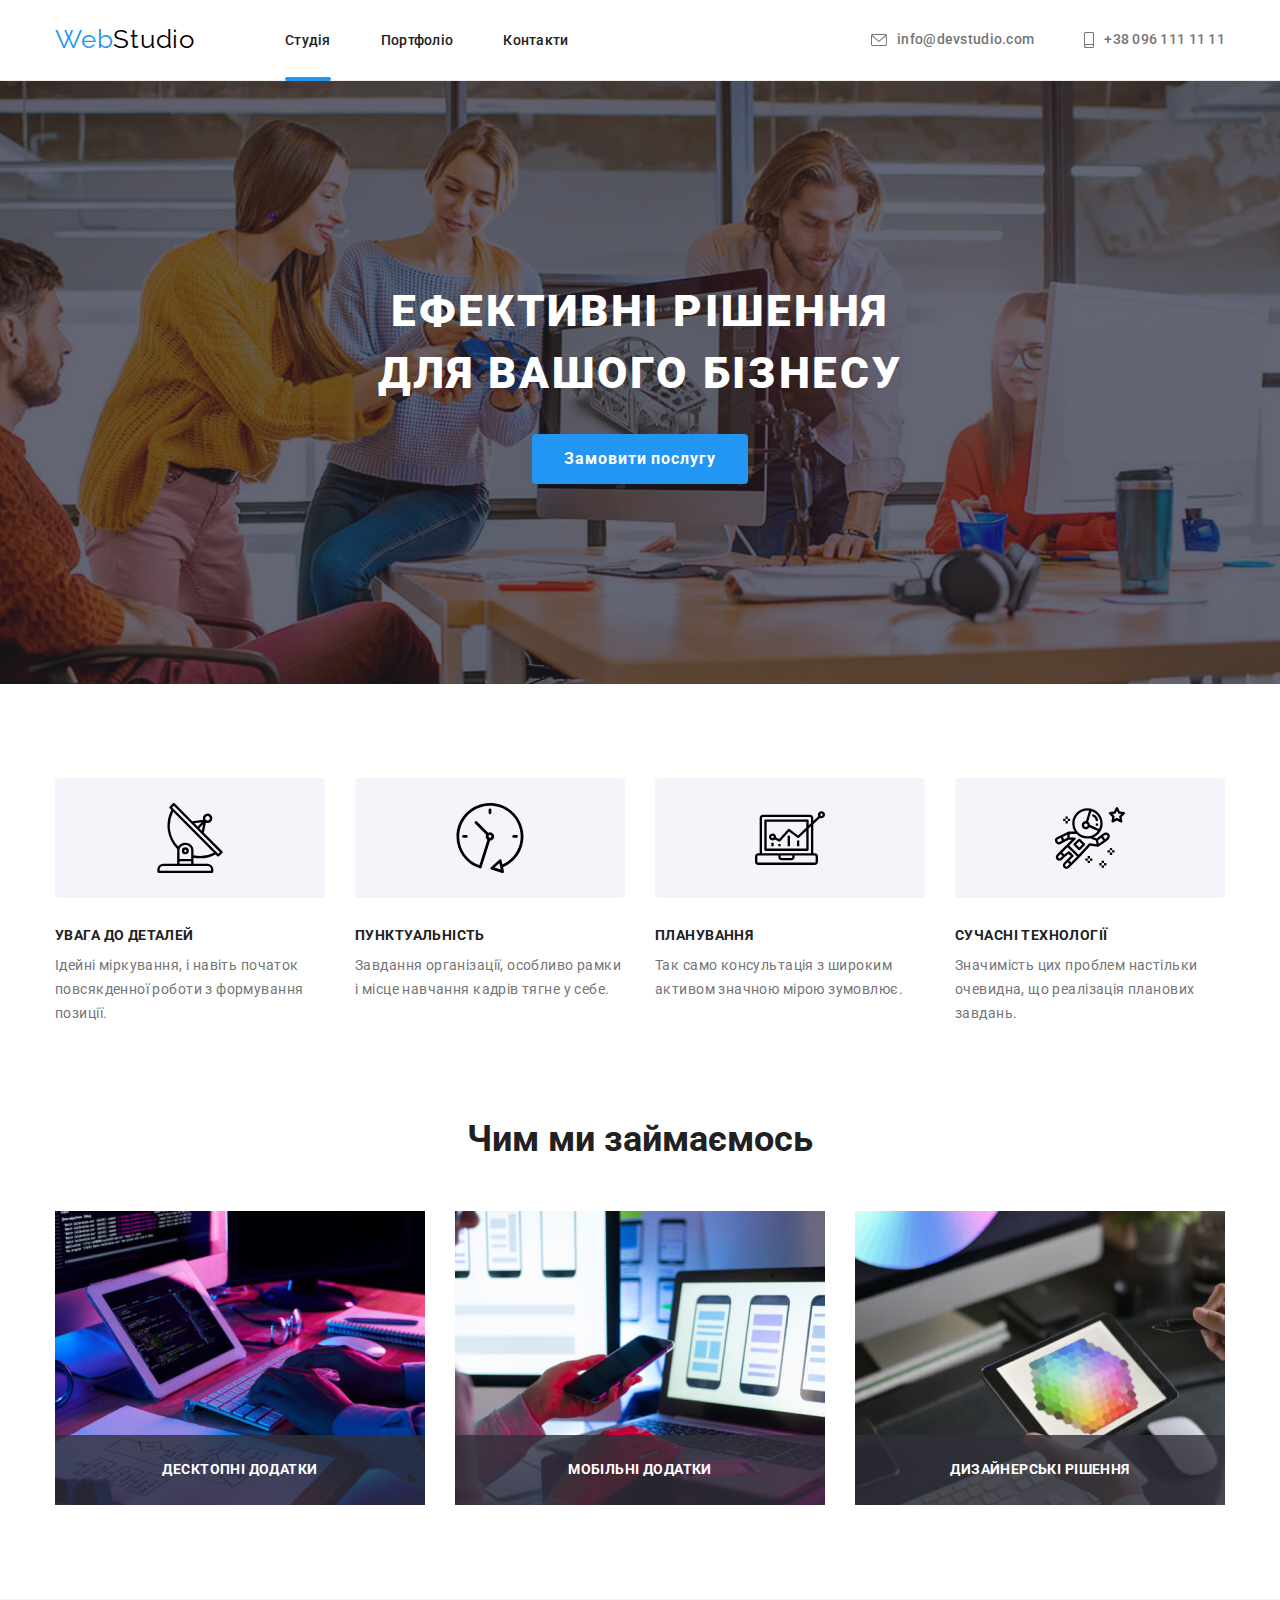
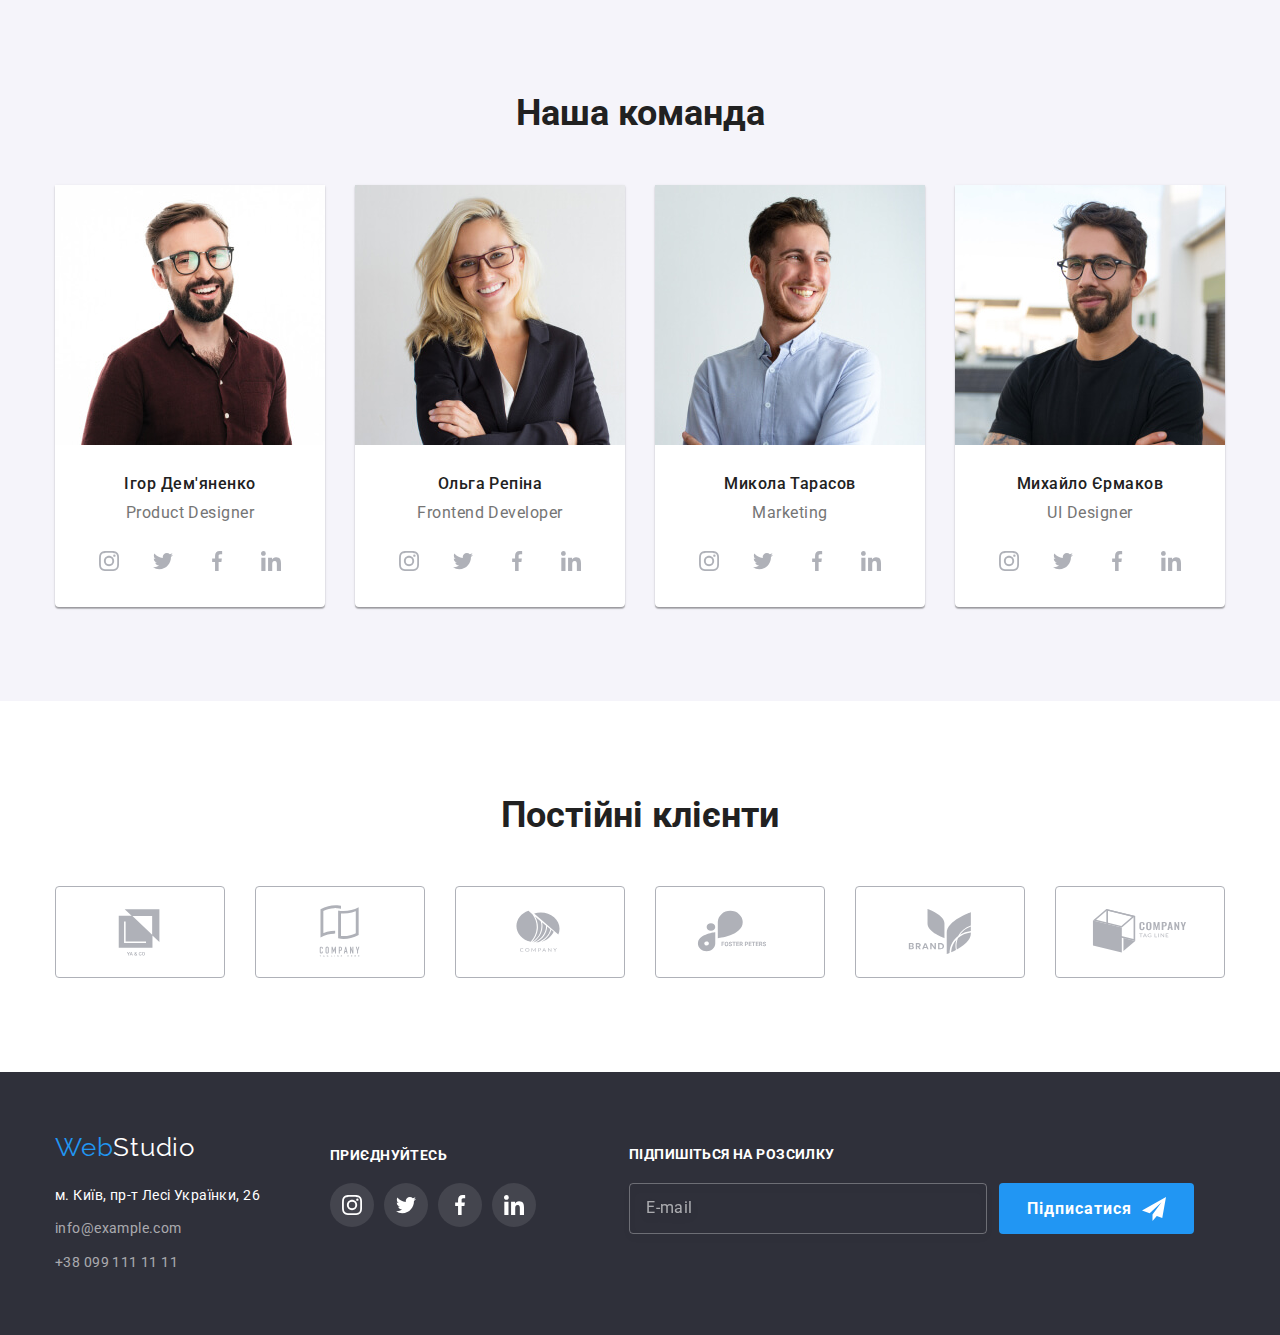
==== commit b859fa45: "в изображения добавлена ленивая загрузка" ====
--- a/index.html
+++ b/index.html
@@ -145,9 +145,9 @@
         <ul class="we-doing__list">
           <li class="we-doing__item">
             <picture>
-              <source srcset="./images/we-doin/img-we-doing-w350.jpg, /images/we-doin/img-we-doing-w350-@2x.jpg 2x"
+              <source srcset="./images/we-doin/img-we-doing-w350.jpg, ./images/we-doin/img-we-doing-w350-@2x.jpg 2x"
                 media="(min-width: 1200px)">
-              <img src="./images/we-doin/img-we-doing-w350.jpg" alt="Чоловік займається програмуванням">
+              <img src="./images/we-doin/img-we-doing-w350.jpg" alt="Чоловік займається програмуванням" loading="lazy">
             </picture>
 
             <p class="we-doing__text">Десктопні додатки</p>
@@ -155,18 +155,18 @@
           <li class="we-doing__item">
 
             <picture>
-              <source srcset="./images/we-doin/img-we-doing-w350-1.jpg, /images/we-doin/img-we-doing-w350-@2x-1.jpg 2x"
+              <source srcset="./images/we-doin/img-we-doing-w350-1.jpg, ./images/we-doin/img-we-doing-w350-@2x-1.jpg 2x"
                 media="(min-width: 1200px)">
               <img src="./images/we-doin/img-we-doing-w350-1.jpg" alt="Дівчина синхронізовує компьютер з телефоном"
-                width="370" />
+                width="370" / loading="lazy">
             </picture>
             <p class="we-doing__text">Мобільні додатки</p>
           </li>
           <li class="we-doing__item">
             <picture>
-              <source srcset="./images/we-doin/img-we-doing-w350-2.jpg, /images/we-doin/img-we-doing-w350-@2x-2.jpg 2x"
+              <source srcset="./images/we-doin/img-we-doing-w350-2.jpg, ./images/we-doin/img-we-doing-w350-@2x-2.jpg 2x"
                 media="(min-width: 1200px)">
-              <img src="./images/we-doin/img-we-doing-w350-2.jpg" alt="Планшет з палітрою кольорів" />
+              <img src="./images/we-doin/img-we-doing-w350-2.jpg" alt="Планшет з палітрою кольорів" loading="lazy" />
             </picture>
             <p class="we-doing__text">Дизайнерські рішення</p>
           </li>
@@ -182,16 +182,16 @@
           <li class="teams__item">
 
             <picture>
-              <source srcset="./images/team/img-team-w270.jpg, /images/team/img-team-w270-@2x.jpg 2x"
+              <source srcset="./images/team/img-team-w270.jpg, ./images/team/img-team-w270-@2x.jpg 2x"
                 media="(min-width: 1200px)">
 
-              <source srcset="./images/team/img-team-w354.webp, /images/team/img-team-w354@2x.webp 2x"
+              <source srcset="./images/team/img-team-w354.webp, ./images/team/img-team-w354@2x.webp 2x"
                 media="(min-width: 768px)" type="image/webp">
-              <source srcset="./images/team/img-team-w354.jpg, /images/team/img-team-w354@2x.jpg 2x"
+              <source srcset="./images/team/img-team-w354.jpg, ./images/team/img-team-w354@2x.jpg 2x"
                 media="(min-width: 768px)">
-              <source srcset="./images/team/img-team-w450.jpg, /images/team/img-team-w450-@2x.jpg 2x"
+              <source srcset="./images/team/img-team-w450.jpg, ./images/team/img-team-w450-@2x.jpg 2x"
                 media="(min-width: 480px)">
-              <img class="team__image" src="./images/team-card-1.jpg" alt="Фото Игоря Демьяненко">
+              <img class="team__image" src="./images/team-card-1.jpg" alt="Фото Игоря Демьяненко" loading="lazy">
             </picture>
             <div class="teams__box">
               <h3 class="teams__title">Ігор Дем'яненко</h3>
@@ -230,13 +230,13 @@
           </li>
           <li class="teams__item">
             <picture>
-              <source srcset="./images/team/img-team-w270-1.jpg, /images/team/img-team-w270-@2x-1.jpg 2x"
+              <source srcset="./images/team/img-team-w270-1.jpg, ./images/team/img-team-w270-@2x-1.jpg 2x"
                 media="(min-width: 1200px)">
-              <source srcset="./images/team/img-team-w354-1.jpg, /images/team/img-team-w354@2x-1.jpg 2x"
+              <source srcset="./images/team/img-team-w354-1.jpg, ./images/team/img-team-w354@2x-1.jpg 2x"
                 media="(min-width: 768px)">
-              <source srcset="./images/team/img-team-w450-1.jpg, /images/team/img-team-w450-@2x-1.jpg 2x"
+              <source srcset="./images/team/img-team-w450-1.jpg, ./images/team/img-team-w450-@2x-1.jpg 2x"
                 media="(min-width: 480px)">
-              <img class="team__image" src="./images/team-card-2.jpg" alt="Фото Ольги Репіної">
+              <img class="team__image" src="./images/team-card-2.jpg" alt="Фото Ольги Репіної" loading="lazy">
             </picture>
 
             <div class="teams__box">
@@ -276,13 +276,13 @@
           </li>
           <li class="teams__item">
             <picture>
-              <source srcset="./images/team/img-team-w270-2.jpg, /images/team/img-team-w270-@2x-2.jpg 2x"
+              <source srcset="./images/team/img-team-w270-2.jpg, ./images/team/img-team-w270-@2x-2.jpg 2x"
                 media="(min-width: 1200px)">
-              <source srcset="./images/team/img-team-w354-2.jpg, /images/team/img-team-w354@2x-2.jpg 2x"
+              <source srcset="./images/team/img-team-w354-2.jpg, ./images/team/img-team-w354@2x-2.jpg 2x"
                 media="(min-width: 768px)">
-              <source srcset="./images/team/img-team-w450-2.jpg, /images/team/img-team-w450-@2x-2.jpg 2x"
+              <source srcset="./images/team/img-team-w450-2.jpg, ./images/team/img-team-w450-@2x-2.jpg 2x"
                 media="(min-width: 480px)">
-              <img class="team__image" src="./images/team-card-3.jpg" alt="Фото Миколи Тарасова">
+              <img class="team__image" src="./images/team-card-3.jpg" alt="Фото Миколи Тарасова" loading="lazy">
             </picture>
             <div class="teams__box">
               <h3 class="teams__title">Микола Тарасов</h3>
@@ -321,13 +321,13 @@
           </li>
           <li class="teams__item">
             <picture>
-              <source srcset="./images/team/img-team-w270-3.jpg, /images/team/img-team-w270-@2x-3.jpg 2x"
+              <source srcset="./images/team/img-team-w270-3.jpg, ./images/team/img-team-w270-@2x-3.jpg 2x"
                 media="(min-width: 1200px)" type="image/jpeg">
-              <source srcset="./images/team/img-team-w354-3.jpg, /images/team/img-team-w354@2x-3.jpg 2x"
+              <source srcset="./images/team/img-team-w354-3.jpg, ./images/team/img-team-w354@2x-3.jpg 2x"
                 media="(min-width: 768px)" type="image/jpeg">
-              <source srcset="./images/team/img-team-w450-3.jpg, /images/team/img-team-w450-@2x-3.jpg 2x"
+              <source srcset="./images/team/img-team-w450-3.jpg, ./images/team/img-team-w450-@2x-3.jpg 2x"
                 media="(min-width: 480px)">
-              <img class="team__image" src="./images/team-card-4.jpg" alt="Фото Михайла Єрмакова">
+              <img class="team__image" src="./images/team-card-4.jpg" alt="Фото Михайла Єрмакова" loading="lazy">
             </picture>
             <div class="teams__box">
               <h3 class="teams__title">Михайло Єрмаков</h3>
--- a/css/main.min.css
+++ b/css/main.min.css
@@ -1 +1 @@
-*,*::before,*::after{box-sizing:border-box}h1,h2,h3,p,ul{margin:0;padding:0}img{max-width:100%;display:block}*:focus{outline-color:var(--accent-color)}a{text-decoration:none}a{font-size:26px;line-height:1.2;letter-spacing:.03em;transition:color 250ms cubic-bezier(0.4, 0, 0.2, 1),fill 250ms cubic-bezier(0.4, 0, 0.2, 1),border 250ms cubic-bezier(0.4, 0, 0.2, 1),background-color 250ms cubic-bezier(0.4, 0, 0.2, 1),box-shadow 250ms cubic-bezier(0.4, 0, 0.2, 1)}ul{list-style-type:none}body{color:var(--title-text-color);background-color:var(--white-text-color);font-family:"Roboto",sans-serif}body.mob-menu-open{overflow:hidden}body.modal-open{overflow:hidden}.container{margin:0 auto;padding:0 15px;max-width:480px}@media screen and (min-width: 768px){.container{max-width:768px}}@media screen and (min-width: 1200px){.container{max-width:1200px}}.button{border:none;border-radius:4px;text-align:center;background-color:#fff}.section-header{margin-bottom:30px;font-size:36px;line-height:1.16;text-align:center;letter-spacing:.03em}@media screen and (min-width: 1200px){.section-header{margin-bottom:50px}}.is-hidden{position:absolute;white-space:nowrap;width:1px;height:1px;overflow:hidden;border:0;padding:0;clip:rect(0 0 0 0);clip-path:inset(50%);margin:-1px}:root{--background-page-color: #e5e5e5;--title-text-color: #212121;--paragraph-text-color: #757575;--accent-color: #2196f3;--black-text-color: #000000;--white-text-color: #ffffff;--bgc-footer: #2f303a;--bgc-teams: #f5f4fa}.logo{color:var(--accent-color)}.header__logo,.footer__logo{font-family:"Raleway",sans-serif}.logo__part--black{color:var(--black-text-color)}.logo__part--white{color:var(--white-text-color)}@media screen and (min-width: 768px){.header{border-bottom:1px solid #ececec}}.header__container{display:flex;align-items:center}@media screen and (max-width: 1199px){.header__container{padding:10px 15px}}@media screen and (min-width: 768px)and (max-width: 1199px){.header__container{padding:22px 15px}}.header__mob-menu{z-index:2;display:none}@media screen and (max-width: 767px){.header__mob-menu--is-open{position:fixed;width:100%;height:100vh;background-color:#fff;display:flex;flex-direction:column;justify-content:space-between;top:0;left:0;padding:48px 40px;transform:translateX(0)}}.mob-menu__item:not(:last-child){margin-bottom:32px}.mob-menu__link{font-weight:500;font-size:40px;line-height:47px;letter-spacing:.02em;color:#212121}.mob-menu__link--current{color:var(--accent-color)}.mob-menu__contacts{display:flex;flex-direction:column-reverse}.mob-menu__contacts li:last-child a{font-weight:500;font-size:34px;line-height:1.33;letter-spacing:.02em;color:#2196f3}@media screen and (max-width: 479px){.mob-menu__contacts li:last-child a{font-size:calc(12px + 4.375vw)}}.mob-menu__contacts li{margin-top:32px}.mob-menu__contacts li:first-child a{font-weight:500;font-size:24px;line-height:1.16;letter-spacing:.02em;color:#757575}@media screen and (max-width: 479px){.mob-menu__contacts li:first-child a{font-size:calc(12px + 2.5vw)}}.mob-menu__soc-media{margin-top:64px}.mob-menu__soc-media li{display:inline-block}.mob-menu__soc-media li:not(:last-child){padding-right:10px;border-right:1px solid rgba(33,33,33,.2)}.mob-menu__soc-media li:not(:first-child){padding-left:10px}.mob-menu__soc-media a{font-weight:500;font-size:18px;line-height:1.22;letter-spacing:.02em;color:#2196f3}@media screen and (max-width: 479px){.mob-menu__soc-media a{font-size:calc(5px + 1.4583333333vw)}}@media screen and (max-width: 767px){.navigation{display:none}}.header__burger-btn{margin-left:auto;z-index:3}.header__burger-btn:hover{cursor:pointer}.header__burger-btn+.header__mob-menu{transform:translateX(0)}.header__burger-btn .burger-btn__close-icon{display:none}.header__burger-btn--is-open .burger-btn__close-icon{display:block}.header__burger-btn--is-open .burger-btn__burger-icon{display:none}@media screen and (min-width: 768px){.header__burger-btn{display:none}}.header__burger-btn:hover .burger-btn__icon{fill:#2196f3}.header__burger-btn .burger-btn__icon{transition:fill 250ms cubic-bezier(0.4, 0, 0.2, 1)}@media screen and (min-width: 768px){.navigation__list{margin-left:90px;display:flex}}@media screen and (min-width: 768px){.navigation__list>*:not(:last-child){margin-right:50px}}@media screen and (min-width: 768px){.navigation__link--current{position:relative;color:var(--accent-color)}}@media screen and (min-width: 768px){.navigation__link--current::after{position:absolute;bottom:-1px;left:0;width:100%;height:4px;border-radius:2px;content:"";background-color:var(--accent-color)}}@media screen and (min-width: 768px){.navigation__link{padding:32px 0;font-weight:500;font-size:14px;line-height:1.14;letter-spacing:.02em;color:var(--title-text-color)}.navigation__link:hover{color:var(--accent-color)}.navigation__link:focus{color:var(--accent-color)}}.header__contacts{margin-left:auto}@media screen and (max-width: 767px){.header__contacts{display:none}}@media screen and (min-width: 1200px){.header__contacts{display:flex}}@media screen and (min-width: 768px)and (max-width: 1199px){.header__contacts li:not(:last-child){margin-bottom:10px}}@media screen and (min-width: 1200px){.header__contacts>*:not(:last-child){margin-right:50px}}@media screen and (min-width: 768px){.contacts__link{display:flex;align-items:center;font-weight:500;font-size:14px;line-height:1.14;letter-spacing:.02em;color:var(--paragraph-text-color);fill:var(--paragraph-text-color)}}@media screen and (min-width: 1200px){.contacts__link{padding:32px 0}}.contacts__icon{margin-right:10px}.contacts__link:focus,.contacts__link:hover{color:var(--accent-color);fill:var(--accent-color)}.hero{margin:0 auto;padding:118px 0;background-color:var(--bgc-footer);text-align:center;background-image:linear-gradient(to right, rgba(47, 48, 58, 0.4), rgba(47, 48, 58, 0.4)),url(../../images/bg-hero/img-bg-hero-mob.jpg);background-repeat:no-repeat;background-size:cover;background-position:center}@media screen and (max-width: 767px){.hero{max-width:480px}}@media screen and (min-device-pixel-ratio: 2),screen and (min-resolution: 192dpi),screen and (min-resolution: 2dppx){.hero{background-image:linear-gradient(to right, rgba(47, 48, 58, 0.4), rgba(47, 48, 58, 0.4)),url(../../images/bg-hero/img-bg-hero-mob@2x.jpg)}}@media screen and (min-width: 768px){.hero{max-width:768px;background-image:linear-gradient(to right, rgba(47, 48, 58, 0.4), rgba(47, 48, 58, 0.4)),url(../../images/bg-hero/img-bg-hero-tablet.jpg)}}@media screen and (min-width: 768px)and (min-device-pixel-ratio: 2),screen and (min-width: 768px)and (min-resolution: 192dpi),screen and (min-width: 768px)and (min-resolution: 2dppx){.hero{background-image:linear-gradient(to right, rgba(47, 48, 58, 0.4), rgba(47, 48, 58, 0.4)),url(../../images/bg-hero/img-bg-hero-tablet@2x.jpg)}}@media screen and (min-width: 1200px){.hero{max-width:1600px;padding:200px 0;background-image:linear-gradient(to right, rgba(47, 48, 58, 0.4), rgba(47, 48, 58, 0.4)),url(../../images/bg-hero/Img-bg-hero-destop.jpg)}}@media screen and (min-width: 1200px)and (min-device-pixel-ratio: 2),screen and (min-width: 1200px)and (min-resolution: 192dpi),screen and (min-width: 1200px)and (min-resolution: 2dppx){.hero{background-image:linear-gradient(to right, rgba(47, 48, 58, 0.4), rgba(47, 48, 58, 0.4)),url(../../images/bg-hero/Img-bg-hero-destop@2x.jpg)}}.hero__main-title{font-weight:900;font-size:26px;line-height:1.62;letter-spacing:.06em;text-transform:uppercase;color:var(--white-text-color)}@media screen and (min-width: 1200px){.hero__main-title{font-size:44px;line-height:1.4}}.hero__button{margin-top:30px;padding:10px 24px}@media screen and (min-width: 1200px){.hero__button{padding-left:32px;padding-right:32px}}.hero__button{background-color:var(--accent-color);color:var(--white-text-color);font-weight:700;font-size:16px;line-height:1.87;align-items:center;letter-spacing:.06em;cursor:pointer}.qualities{padding:60px 0}@media screen and (min-width: 1200px){.qualities{padding:94px 0}}@media screen and (min-width: 768px){.qualities__list{display:flex;flex-wrap:wrap;gap:30px}}@media screen and (max-width: 767px){.qualities__item:not(:last-child){margin-bottom:30px}}@media screen and (min-width: 768px){.qualities__item{width:calc((100% - 30px)/2)}}@media screen and (min-width: 1200px){.qualities__item{width:calc((100% - 90px)/4)}}.qualities__box{display:flex;align-items:center;justify-content:center;height:120px;margin-bottom:30px;border-radius:4px;background-color:var(--bgc-teams)}.qualities__icon{height:70px;width:70px}.qualities__sub-title{font-size:14px;line-height:1.14;letter-spacing:.03em;text-transform:uppercase;text-align:center}.qualities__text{margin-top:10px;color:var(--paragraph-text-color);font-weight:normal;font-size:14px;line-height:1.7;letter-spacing:.03em}.we-doing{padding-bottom:94px}@media screen and (max-width: 1199px){.we-doing{display:none}}.we-doing__list{display:flex}.we-doing__item{position:relative}.we-doing__item:not(:last-child){margin-right:30px}.we-doing__text{position:absolute;display:flex;align-items:center;justify-content:center;bottom:0;left:0;width:100%;height:70px;color:#fff;background:rgba(47,48,58,.8);text-transform:uppercase;font-weight:700;font-size:14px;line-height:1.14;text-align:center;letter-spacing:.03em}.our-team{padding:60px 0;background-color:var(--bgc-teams)}@media screen and (min-width: 1200px){.our-team{padding:94px 0}}@media screen and (min-width: 768px){.teams{display:flex;flex-wrap:wrap;gap:30px}}.teams__item{text-align:center;background:var(--white-text-color);box-shadow:0px 1px 3px rgba(0,0,0,.12),0px 1px 1px rgba(0,0,0,.14),0px 2px 1px rgba(0,0,0,.2);border-radius:0px 0px 4px 4px}@media screen and (min-width: 768px){.teams__item{width:calc((100% - 30px)/2)}}@media screen and (min-width: 1200px){.teams__item{width:calc((100% - 90px)/4)}}@media screen and (max-width: 767px){.teams__item:not(:last-child){margin-bottom:30px}}.teams__box{padding-top:30px;padding-bottom:24px}.teams__title{font-weight:500;font-size:16px;line-height:1.18;letter-spacing:.03em}.teams__text{margin-top:10px;margin-bottom:16px;font-size:16px;line-height:1.18;letter-spacing:.03em;color:var(--paragraph-text-color)}.soc-media{display:flex;justify-content:center}.soc-media__link{display:flex;align-items:center;justify-content:center;height:44px;width:44px;background-color:var(--white-text-color);border-radius:50%;fill:#afb1b8}.soc-media__link:hover{background-color:var(--accent-color);fill:var(--white-text-color);outline:none}.soc-media__link:focus{background-color:var(--accent-color);fill:var(--white-text-color);outline:none}.soc-media__item:not(:last-child){margin-right:10px}.clients{padding:60px 0}@media screen and (min-width: 1200px){.clients{padding:94px 0}}.clients__labels{display:flex;flex-wrap:wrap;gap:30px}.clients__item{height:92px;width:100%}@media screen and (min-width: 480px){.clients__item{display:flex;align-items:center;justify-content:center;width:calc((100% - 30px)/2)}}@media screen and (min-width: 768px){.clients__item{width:226px}}@media screen and (min-width: 1200px){.clients__item{width:170px}}.clients__link{width:100%;height:100%;display:flex;align-items:center;justify-content:center;border:1px solid #afb1b8;border-radius:4px;fill:#afb1b8}.clients__link:hover{fill:var(--accent-color);border:1px solid var(--accent-color);outline:none}.clients__link:hover{fill:var(--accent-color);border:1px solid var(--accent-color);outline:none}.footer{padding:60px 0;background-color:var(--bgc-footer)}@media screen and (max-width: 1199px){.footer{text-align:center}}@media screen and (min-width: 768px){.footer__container{display:flex;flex-wrap:wrap}}@media screen and (max-width: 1199px){.footer__container{justify-content:center}}.footer__box{padding-bottom:60px}@media screen and (min-width: 768px){.footer__box{margin-right:168px}}@media screen and (min-width: 1200px){.footer__box{margin-right:70px}}.footer__address{margin-top:20px}.footer__media-box{padding-bottom:60px}@media screen and (min-width: 1200px){.footer__media-box{padding-top:15px}}.soc-media__link--brown{fill:var(--white-text-color);background-color:rgba(255,255,255,.1)}.footer__media-header{font-family:"Roboto";font-style:normal;font-weight:700;font-size:14px;line-height:16px;letter-spacing:.03em;text-transform:uppercase;margin-bottom:20px;color:#fff}.footer__contacts>*:not(:last-child){margin-bottom:10px}.contacts-footer__link{font-style:normal;font-size:14px;line-height:1.7;letter-spacing:.03em;color:rgba(255,255,255,.6)}.contacts-footer__link--home{color:var(--white-text-color)}.contacts-footer__link:hover{color:var(--accent-color)}.contacts-footer__link:focus{color:var(--accent-color)}.footer__form{padding-top:15px}@media screen and (min-width: 1200px){.footer__form{margin-left:93px}}.form-footer__title{font-size:14px;line-height:1.14;letter-spacing:.03em;text-transform:uppercase;color:var(--white-text-color);margin-bottom:20px}@media screen and (min-width: 1200px){.form-footer__holder{display:flex;max-width:450px}}.form-footer__button{display:flex;align-items:center;cursor:pointer;margin:0 auto;background-color:var(--accent-color);padding:10px 28px;font-weight:700;font-size:16px;line-height:1.88;letter-spacing:.06em;color:var(--white-text-color)}@media screen and (max-width: 767px){.form-footer__button{margin-top:20px}}.button__icon{margin-left:10px;fill:var(--white-text-color)}.form-footer__input{width:100%;padding:15px 0;padding-left:16px;border:1px solid rgba(255,255,255,.3);box-sizing:border-box;filter:drop-shadow(0px 4px 4px rgba(0, 0, 0, 0.15));border-radius:4px;background-color:inherit;color:var(--white-text-color);filter:drop-shadow(0px 4px 4px rgba(0, 0, 0, 0.15));border-radius:4px}@media screen and (min-width: 480px){.form-footer__input{width:450px}}@media screen and (min-width: 1200px){.form-footer__input{width:358px;margin-right:12px}}@media screen and (max-width: 1199px){.form-footer__input{margin-bottom:20px}}.form-footer__input::placeholder{font-size:16px;line-height:1.25;display:flex;align-items:center;letter-spacing:.03em;color:rgba(255,255,255,.6)}.portfolio{padding:60px 0}@media screen and (min-width: 1200px){.portfolio{padding:94px 0}}.btn-list{display:flex;flex-wrap:wrap;margin-bottom:40px;gap:8px}@media screen and (max-width: 767px){.btn-list{max-width:350px}}@media screen and (min-width: 768px){.btn-list{margin-bottom:30px;justify-content:center}}@media screen and (min-width: 1200px){.btn-list{margin-bottom:48px}}@media screen and (min-width: 768px){.btn-list__item:not(:last-child){margin-right:8px}}.button__filter{min-width:73px;padding:6px 22px;background-color:#f5f4fa;color:#212121;font-weight:500;font-size:16px;line-height:1.62;letter-spacing:.03em;transition:color 250ms cubic-bezier(0.4, 0, 0.2, 1),border 250ms cubic-bezier(0.4, 0, 0.2, 1),background-color 250ms cubic-bezier(0.4, 0, 0.2, 1),box-shadow 250ms cubic-bezier(0.4, 0, 0.2, 1)}.button__filter:hover,.button__filter:focus{cursor:pointer;box-shadow:0px 3px 1px rgba(0,0,0,.1),0px 1px 2px rgba(0,0,0,.08),0px 2px 2px rgba(0,0,0,.12);background-color:var(--accent-color);color:var(--white-text-color)}.portfolio__projects{align-items:stretch}@media screen and (min-width: 768px){.portfolio__projects{display:flex;flex-wrap:wrap;gap:30px}}.projects-list__item{display:flex;flex-direction:column;width:100%}@media screen and (max-width: 767px){.projects-list__item:not(:last-child){margin-bottom:30px}}@media screen and (min-width: 768px){.projects-list__item{width:calc((100% - 30px)/2)}}@media screen and (min-width: 1200px){.projects-list__item{width:calc((100% - 60px)/3)}}.projects-list__box{flex-grow:1;padding:20px 24px;border:1px solid #eee;border-top:none}.projects-list__title{font-size:18px;line-height:2;letter-spacing:.06em;color:#212121}.projects-list__text{margin-top:4px;font-size:16px;line-height:1.87;letter-spacing:.03em;color:var(--paragraph-text-color)}.projects-list__link{height:100%;display:flex;flex-direction:column}.projects-list__link:focus,.projects-list__link:hover{box-shadow:0px 1px 1px rgba(0,0,0,.12),0px 4px 4px rgba(0,0,0,.06),1px 4px 6px rgba(0,0,0,.16)}.projects-list__link:focus .projects-list__overlay,.projects-list__link:hover .projects-list__overlay{transform:translateY(-100%)}.projects-list__holder{position:relative;overflow:hidden}.projects-list__overlay{height:100%;position:absolute;padding:63px 24px;top:100%;left:0;transition:transform 250ms cubic-bezier(0.4, 0, 0.2, 1);background:rgba(33,150,243,.9)}.projects-list__overlay-text{font-family:"Roboto";font-style:normal;font-weight:400;font-size:18px;line-height:28px;letter-spacing:.03em;color:#fff}.backdrop{z-index:6;position:fixed;top:0;left:0;width:100%;height:100%;overflow-y:scroll;opacity:1;background:rgba(0,0,0,.2);transition:opacity 250ms cubic-bezier(0.4, 0, 0.2, 1)}.backdrop--closed{opacity:0;pointer-events:none}.modal{padding:40px;position:absolute;width:calc(100% - 30px);max-width:450px;background-color:var(--white-text-color);top:50%;left:50%;transform:translate(-50%, -50%) scale(1);transition:transform 250ms cubic-bezier(0.4, 0, 0.2, 1)}@media screen and (min-width: 1200px){.modal{min-width:528px}}.backdrop--closed .modal{transform:translate(-50%, -50%) scale(1.1)}.form-hero__box{margin-top:4px;position:relative}.form-hero__item:not(:last-child){margin-bottom:10px}.form-hero__list{margin-bottom:20px}.form-hero__icon{position:absolute;top:11px;left:12px}.form-hero__input{height:40px;padding-left:42px;width:100%;border:1px solid rgba(33,33,33,.2);border-radius:4px}.form-hero__icon{fill:inherit;transition:fill 250ms cubic-bezier(0.4, 0, 0.2, 1)}.form-hero__input:focus+.form-hero__icon{fill:var(--accent-color)}.form-hero__label{font-size:12px;line-height:1,16;letter-spacing:.01em;color:var(--paragraph-text-color)}.form-hero__label:hover{cursor:pointer}.form-hero__label:focus{cursor:pointer}.form-hero__textarea-comment{width:100%;resize:none;border:1px solid rgba(33,33,33,.2);border-radius:4px;padding:12px 16px;height:120px;margin-top:4px}.form-hero__textarea-comment::placeholder{font-size:12px;line-height:14px;letter-spacing:.01em;color:rgba(117,117,117,.5)}.form-hero__title{font-size:20px;line-height:1,15;text-align:center;letter-spacing:.03em;color:#212121;margin-bottom:12px}.checkbox__link{font-weight:400;font-size:12px;line-height:1.16;letter-spacing:.03em;color:#2196f3;text-decoration:underline}.checkbox__text{font-weight:400;font-size:12px;line-height:1.16;letter-spacing:.03em;color:#757575;margin-left:20px}.form-hero__lable{position:relative;margin:0 auto;display:flex;align-items:center}.form-hero__lable:hover{cursor:pointer}.checkbox__icon{position:absolute;left:0;top:50%;transform:translateY(-50%);border:2px solid #000;background-color:#fff;fill:#fff}.checkbox:checked~.checkbox__icon{background-color:var(--accent-color);border:none}.checkbox__icon{position:absolute;left:0;top:50%;transform:translateY(-50%);border:2px solid #000}.modal__btn-close{position:absolute;display:flex;align-items:center;justify-content:center;width:30px;height:30px;right:8px;top:8px;border-radius:50%;border:1px solid rgba(0,0,0,.1);cursor:pointer;transition:fill 250ms cubic-bezier(0.4, 0, 0.2, 1);background-color:var(--white-text-color)}.modal__btn-close:hover{fill:var(--accent-color)}.form-hero__btn-submit{cursor:pointer;display:block;margin:0 auto;margin-top:30px;background-color:var(--accent-color);padding:10px 52px;font-weight:700;font-size:16px;line-height:1.88;letter-spacing:.06em;color:#fff}/*# sourceMappingURL=main.min.css.map */+*,*::before,*::after{box-sizing:border-box}h1,h2,h3,p,ul{margin:0;padding:0}img{max-width:100%;display:block}*:focus{outline-color:var(--accent-color)}a{text-decoration:none}a{font-size:26px;line-height:1.2;letter-spacing:.03em;transition:color 250ms cubic-bezier(0.4, 0, 0.2, 1),fill 250ms cubic-bezier(0.4, 0, 0.2, 1),border 250ms cubic-bezier(0.4, 0, 0.2, 1),background-color 250ms cubic-bezier(0.4, 0, 0.2, 1),box-shadow 250ms cubic-bezier(0.4, 0, 0.2, 1)}ul{list-style-type:none}body{color:var(--title-text-color);background-color:var(--white-text-color);font-family:"Roboto",sans-serif}body.mob-menu-open{overflow:hidden}body.modal-open{overflow:hidden}.container{margin:0 auto;padding:0 15px;max-width:480px}@media screen and (min-width: 768px){.container{max-width:768px}}@media screen and (min-width: 1200px){.container{max-width:1200px}}.button{border:none;border-radius:4px;text-align:center;background-color:#fff}.section-header{margin-bottom:30px;font-size:28px;line-height:1.17;text-align:center}@media screen and (min-width: 1200px){.section-header{margin-bottom:50px;font-size:36px;line-height:1.16}}.is-hidden{position:absolute;white-space:nowrap;width:1px;height:1px;overflow:hidden;border:0;padding:0;clip:rect(0 0 0 0);clip-path:inset(50%);margin:-1px}:root{--background-page-color: #e5e5e5;--title-text-color: #212121;--paragraph-text-color: #757575;--accent-color: #2196f3;--black-text-color: #000000;--white-text-color: #ffffff;--bgc-footer: #2f303a;--bgc-teams: #f5f4fa}.logo{color:var(--accent-color)}.header__logo,.footer__logo{font-family:"Raleway",sans-serif}.logo__part--black{color:var(--black-text-color)}.logo__part--white{color:var(--white-text-color)}.header{border-bottom:1px solid #ececec}.header__container{display:flex;align-items:center}@media screen and (max-width: 1199px){.header__container{padding:10px 15px}}@media screen and (min-width: 768px)and (max-width: 1199px){.header__container{padding:22px 15px}}.header__mob-menu{opacity:0;pointer-events:none;transform:translateX(-100%);transition:transform 250ms linear,opacity 250ms linear 250ms;position:fixed;width:100%;height:100vh;background-color:#fff;display:flex;flex-direction:column;justify-content:space-between;top:0;left:0;padding:48px 40px}.header__mob-menu--is-open{pointer-events:auto;transform:translateX(0);transition:opacity 250ms linear,transform 250ms linear 250ms;opacity:1;z-index:2}@media screen and (min-width: 768px){.header__mob-menu{display:none}}.mob-menu__item:not(:last-child){margin-bottom:32px}.mob-menu__link{font-weight:500;font-size:40px;line-height:47px;letter-spacing:.02em;color:#212121}.mob-menu__link--current{color:var(--accent-color)}.mob-menu__contacts{display:flex;flex-direction:column-reverse}.mob-menu__contacts li:last-child a{font-weight:500;font-size:34px;line-height:1.33;letter-spacing:.02em;color:#2196f3}@media screen and (max-width: 479px){.mob-menu__contacts li:last-child a{font-size:calc(12px + 4.375vw)}}.mob-menu__contacts li{margin-top:32px}.mob-menu__contacts li:first-child a{font-weight:500;font-size:24px;line-height:1.16;letter-spacing:.02em;color:#757575}@media screen and (max-width: 479px){.mob-menu__contacts li:first-child a{font-size:calc(12px + 2.5vw)}}.mob-menu__soc-media{margin-top:64px}.mob-menu__soc-media li{display:inline-block}.mob-menu__soc-media li:not(:last-child){padding-right:10px;border-right:1px solid rgba(33,33,33,.2)}.mob-menu__soc-media li:not(:first-child){padding-left:10px}.mob-menu__soc-media a{font-weight:500;font-size:18px;line-height:1.22;letter-spacing:.02em;color:#2196f3}@media screen and (max-width: 479px){.mob-menu__soc-media a{font-size:calc(5px + 1.4583333333vw)}}@media screen and (max-width: 767px){.navigation{display:none}}.header__burger-btn{margin-left:auto;z-index:3}.header__burger-btn:hover{cursor:pointer}.header__burger-btn .burger-btn__close-icon{display:none}.header__burger-btn--is-open .burger-btn__close-icon{display:block}.header__burger-btn--is-open .burger-btn__burger-icon{display:none}@media screen and (min-width: 768px){.header__burger-btn{display:none}}.header__burger-btn:hover .burger-btn__icon{fill:#2196f3}.header__burger-btn .burger-btn__icon{transition:fill 250ms cubic-bezier(0.4, 0, 0.2, 1)}@media screen and (min-width: 768px){.navigation__list{margin-left:90px;display:flex}}@media screen and (min-width: 768px){.navigation__list>*:not(:last-child){margin-right:50px}}@media screen and (min-width: 768px){.navigation__link--current{position:relative;color:var(--accent-color)}}@media screen and (min-width: 768px){.navigation__link--current::after{position:absolute;bottom:-1px;left:0;width:100%;height:4px;border-radius:2px;content:"";background-color:var(--accent-color)}}@media screen and (min-width: 768px){.navigation__link{padding:32px 0;font-weight:500;font-size:14px;line-height:1.14;letter-spacing:.02em;color:var(--title-text-color)}.navigation__link:hover{color:var(--accent-color)}.navigation__link:focus{color:var(--accent-color)}}.header__contacts{margin-left:auto}@media screen and (max-width: 767px){.header__contacts{display:none}}@media screen and (min-width: 1200px){.header__contacts{display:flex}}@media screen and (min-width: 768px)and (max-width: 1199px){.header__contacts li:not(:last-child){margin-bottom:10px}}@media screen and (min-width: 1200px){.header__contacts>*:not(:last-child){margin-right:50px}}@media screen and (min-width: 768px){.contacts__link{display:flex;align-items:center;font-weight:500;font-size:12px;line-height:1.16;letter-spacing:.02em;color:var(--paragraph-text-color);fill:var(--paragraph-text-color)}}@media screen and (min-width: 1200px){.contacts__link{padding:32px 0;font-size:14px;line-height:1.14}}.contacts__icon{margin-right:10px}.contacts__link:focus,.contacts__link:hover{color:var(--accent-color);fill:var(--accent-color)}.hero{margin:0 auto;padding:118px 0;background-color:var(--bgc-footer);text-align:center;background-image:linear-gradient(to right, rgba(47, 48, 58, 0.4), rgba(47, 48, 58, 0.4)),url(../images/bg-hero/img-bg-hero-mob.jpg);background-repeat:no-repeat;background-size:cover;background-position:center}@media screen and (max-width: 767px){.hero{max-width:480px}}@media screen and (min-device-pixel-ratio: 2),screen and (min-resolution: 192dpi),screen and (min-resolution: 2dppx){.hero{background-image:linear-gradient(to right, rgba(47, 48, 58, 0.4), rgba(47, 48, 58, 0.4)),url(../images/bg-hero/img-bg-hero-mob@2x.jpg)}}@media screen and (min-width: 768px){.hero{max-width:768px;background-image:linear-gradient(to right, rgba(47, 48, 58, 0.4), rgba(47, 48, 58, 0.4)),url(../images/bg-hero/img-bg-hero-tablet.jpg)}}@media screen and (min-width: 768px)and (min-device-pixel-ratio: 2),screen and (min-width: 768px)and (min-resolution: 192dpi),screen and (min-width: 768px)and (min-resolution: 2dppx){.hero{background-image:linear-gradient(to right, rgba(47, 48, 58, 0.4), rgba(47, 48, 58, 0.4)),url(../images/bg-hero/img-bg-hero-tablet@2x.jpg)}}@media screen and (min-width: 1200px){.hero{max-width:1600px;padding:200px 0;background-image:linear-gradient(to right, rgba(47, 48, 58, 0.4), rgba(47, 48, 58, 0.4)),url(../images/bg-hero/Img-bg-hero-destop.jpg)}}@media screen and (min-width: 1200px)and (min-device-pixel-ratio: 2),screen and (min-width: 1200px)and (min-resolution: 192dpi),screen and (min-width: 1200px)and (min-resolution: 2dppx){.hero{background-image:linear-gradient(to right, rgba(47, 48, 58, 0.4), rgba(47, 48, 58, 0.4)),url(../images/bg-hero/Img-bg-hero-destop@2x.jpg)}}.hero__main-title{font-weight:900;font-size:26px;line-height:1.62;letter-spacing:.06em;text-transform:uppercase;color:var(--white-text-color)}@media screen and (min-width: 1200px){.hero__main-title{font-size:44px;line-height:1.4}}.hero__button{margin-top:30px;padding:10px 24px}@media screen and (min-width: 1200px){.hero__button{padding-left:32px;padding-right:32px}}.hero__button{background-color:var(--accent-color);color:var(--white-text-color);font-weight:700;font-size:16px;line-height:1.87;align-items:center;letter-spacing:.06em;cursor:pointer}.qualities{padding:60px 0}@media screen and (min-width: 1200px){.qualities{padding:94px 0}}@media screen and (min-width: 768px){.qualities__list{display:flex;flex-wrap:wrap;gap:30px}}@media screen and (max-width: 767px){.qualities__item:not(:last-child){margin-bottom:30px}}@media screen and (min-width: 768px){.qualities__item{width:calc((100% - 30px)/2)}}@media screen and (min-width: 1200px){.qualities__item{width:calc((100% - 90px)/4)}}.qualities__box{display:flex;align-items:center;justify-content:center;height:120px;margin-bottom:30px;border-radius:4px;background-color:var(--bgc-teams)}.qualities__icon{height:70px;width:70px}.qualities__sub-title{font-size:14px;line-height:1.14;letter-spacing:.03em;text-transform:uppercase}.qualities__text{margin-top:10px;color:var(--paragraph-text-color);font-weight:normal;font-size:14px;line-height:1.7;letter-spacing:.03em}.we-doing{padding-bottom:94px}@media screen and (max-width: 1199px){.we-doing{display:none}}.we-doing__list{display:flex}.we-doing__item{position:relative}.we-doing__item:not(:last-child){margin-right:30px}.we-doing__text{position:absolute;display:flex;align-items:center;justify-content:center;bottom:0;left:0;width:100%;height:70px;color:#fff;background:rgba(47,48,58,.8);text-transform:uppercase;font-weight:700;font-size:14px;line-height:1.14;text-align:center;letter-spacing:.03em}.our-team{padding:60px 0;background-color:var(--bgc-teams)}@media screen and (min-width: 1200px){.our-team{padding:94px 0}}@media screen and (min-width: 768px){.teams{display:flex;flex-wrap:wrap;gap:30px}}.teams__item{text-align:center;background:var(--white-text-color);box-shadow:0px 1px 3px rgba(0,0,0,.12),0px 1px 1px rgba(0,0,0,.14),0px 2px 1px rgba(0,0,0,.2);border-radius:0px 0px 4px 4px}@media screen and (min-width: 768px){.teams__item{width:calc((100% - 30px)/2)}}@media screen and (min-width: 1200px){.teams__item{width:calc((100% - 90px)/4)}}@media screen and (max-width: 767px){.teams__item:not(:last-child){margin-bottom:30px}}.teams__box{padding-top:30px;padding-bottom:24px}.teams__title{font-weight:500;font-size:16px;line-height:1.18;letter-spacing:.03em}.teams__text{margin-top:10px;margin-bottom:16px;font-size:16px;line-height:1.18;letter-spacing:.03em;color:var(--paragraph-text-color)}.soc-media{display:flex;justify-content:center}.soc-media__link{display:flex;align-items:center;justify-content:center;height:44px;width:44px;background-color:var(--white-text-color);border-radius:50%;fill:#afb1b8}.soc-media__link:hover{background-color:var(--accent-color);fill:var(--white-text-color);outline:none}.soc-media__link:focus{background-color:var(--accent-color);fill:var(--white-text-color);outline:none}.soc-media__item:not(:last-child){margin-right:10px}.clients{padding:60px 0}@media screen and (min-width: 1200px){.clients{padding:94px 0}}.clients__labels{display:flex;flex-wrap:wrap;gap:30px}.clients__item{height:92px;width:100%}@media screen and (min-width: 480px){.clients__item{display:flex;align-items:center;justify-content:center;width:calc((100% - 30px)/2)}}@media screen and (min-width: 768px){.clients__item{width:226px}}@media screen and (min-width: 1200px){.clients__item{width:170px}}.clients__link{width:100%;height:100%;display:flex;align-items:center;justify-content:center;border:1px solid #afb1b8;border-radius:4px;fill:#afb1b8}.clients__link:hover{fill:var(--accent-color);border:1px solid var(--accent-color);outline:none}.clients__link:hover{fill:var(--accent-color);border:1px solid var(--accent-color);outline:none}.footer{padding:60px 0;background-color:var(--bgc-footer)}@media screen and (max-width: 1199px){.footer{text-align:center}}@media screen and (min-width: 768px){.footer__container{display:flex;flex-wrap:wrap}}@media screen and (max-width: 1199px){.footer__container{justify-content:center}}@media screen and (min-width: 768px){.footer__box{margin-right:168px}}@media screen and (min-width: 1200px){.footer__box{margin-right:70px}}.footer__address{margin-top:20px}@media screen and (min-width: 1200px){.footer__media-box{padding-top:15px}}@media screen and (max-width: 767px){.footer__media-box{margin-top:60px}}.soc-media__link--brown{fill:var(--white-text-color);background-color:rgba(255,255,255,.1)}.footer__media-header{font-family:"Roboto";font-style:normal;font-weight:700;font-size:14px;line-height:16px;letter-spacing:.03em;text-transform:uppercase;margin-bottom:20px;color:#fff}.footer__contacts>*:not(:last-child){margin-bottom:10px}.contacts-footer__link{font-style:normal;font-size:14px;line-height:1.7;letter-spacing:.03em;color:rgba(255,255,255,.6)}.contacts-footer__link--home{color:var(--white-text-color)}.contacts-footer__link:hover{color:var(--accent-color)}.contacts-footer__link:focus{color:var(--accent-color)}@media screen and (max-width: 1199px){.footer__form{margin-top:60px}}@media screen and (min-width: 1200px){.footer__form{margin-left:93px;padding-top:15px}}.form-footer__title{font-size:14px;line-height:1.14;letter-spacing:.03em;text-transform:uppercase;color:var(--white-text-color);margin-bottom:20px}@media screen and (min-width: 1200px){.form-footer__holder{display:flex;max-width:450px}}.form-footer__button{display:flex;align-items:center;cursor:pointer;margin:0 auto;background-color:var(--accent-color);padding:10px 28px;font-weight:700;font-size:16px;line-height:1.88;letter-spacing:.06em;color:var(--white-text-color)}@media screen and (max-width: 767px){.form-footer__button{margin-top:20px}}.button__icon{margin-left:10px;fill:var(--white-text-color)}.form-footer__input{width:100%;padding:15px 0;padding-left:16px;border:1px solid rgba(255,255,255,.3);box-sizing:border-box;filter:drop-shadow(0px 4px 4px rgba(0, 0, 0, 0.15));border-radius:4px;background-color:inherit;color:var(--white-text-color);filter:drop-shadow(0px 4px 4px rgba(0, 0, 0, 0.15));border-radius:4px}@media screen and (min-width: 480px){.form-footer__input{width:450px}}@media screen and (min-width: 1200px){.form-footer__input{width:358px;margin-right:12px}}@media screen and (max-width: 1199px){.form-footer__input{margin-bottom:20px}}.form-footer__input::placeholder{font-size:16px;line-height:1.25;display:flex;align-items:center;letter-spacing:.03em;color:rgba(255,255,255,.6)}.portfolio{padding:60px 0}@media screen and (min-width: 1200px){.portfolio{padding:94px 0}}.btn-list{display:flex;flex-wrap:wrap;margin-bottom:40px;gap:8px}@media screen and (max-width: 767px){.btn-list{max-width:350px}}@media screen and (min-width: 768px){.btn-list{margin-bottom:30px;justify-content:center}}@media screen and (min-width: 1200px){.btn-list{margin-bottom:48px}}.button__filter{min-width:73px;padding:6px 22px;background-color:#f5f4fa;color:#212121;font-weight:500;font-size:16px;line-height:1.62;letter-spacing:.03em;transition:color 250ms cubic-bezier(0.4, 0, 0.2, 1),border 250ms cubic-bezier(0.4, 0, 0.2, 1),background-color 250ms cubic-bezier(0.4, 0, 0.2, 1),box-shadow 250ms cubic-bezier(0.4, 0, 0.2, 1)}.button__filter:hover,.button__filter:focus{cursor:pointer;box-shadow:0px 3px 1px rgba(0,0,0,.1),0px 1px 2px rgba(0,0,0,.08),0px 2px 2px rgba(0,0,0,.12);background-color:var(--accent-color);color:var(--white-text-color)}.portfolio__projects{align-items:stretch}@media screen and (min-width: 768px){.portfolio__projects{display:flex;flex-wrap:wrap;gap:30px}}.projects-list__item{display:flex;flex-direction:column;width:100%}@media screen and (max-width: 767px){.projects-list__item:not(:last-child){margin-bottom:30px}}@media screen and (min-width: 768px){.projects-list__item{width:calc((100% - 30px)/2)}}@media screen and (min-width: 1200px){.projects-list__item{width:calc((100% - 60px)/3)}}.projects-list__box{flex-grow:1;padding:20px 24px;border:1px solid #eee;border-top:none}.projects-list__title{font-size:18px;line-height:2;letter-spacing:.06em;color:#212121}.projects-list__text{margin-top:4px;font-size:16px;line-height:1.87;letter-spacing:.03em;color:var(--paragraph-text-color)}.projects-list__link{height:100%;display:flex;flex-direction:column}.projects-list__link:focus,.projects-list__link:hover{box-shadow:0px 1px 1px rgba(0,0,0,.12),0px 4px 4px rgba(0,0,0,.06),1px 4px 6px rgba(0,0,0,.16)}.projects-list__link:focus .projects-list__overlay,.projects-list__link:hover .projects-list__overlay{transform:translateY(-100%)}.projects-list__holder{position:relative;overflow:hidden}.projects-list__overlay{height:100%;position:absolute;padding:63px 24px;top:100%;left:0;transition:transform 250ms cubic-bezier(0.4, 0, 0.2, 1);background:rgba(33,150,243,.9)}.projects-list__overlay-text{font-family:"Roboto";font-style:normal;font-weight:400;font-size:18px;line-height:28px;letter-spacing:.03em;color:#fff}.backdrop{z-index:6;position:fixed;top:0;left:0;width:100%;height:100%;overflow-y:scroll;opacity:1;background:rgba(0,0,0,.2);transition:opacity 250ms cubic-bezier(0.4, 0, 0.2, 1)}.backdrop--closed{opacity:0;pointer-events:none}.modal{padding:40px;position:absolute;width:calc(100% - 30px);max-width:450px;background-color:var(--white-text-color);top:50%;left:50%;transform:translate(-50%, -50%) scale(1);transition:transform 250ms cubic-bezier(0.4, 0, 0.2, 1)}@media screen and (min-width: 1200px){.modal{min-width:528px}}.backdrop--closed .modal{transform:translate(-50%, -50%) scale(1.1)}.form-hero__box{margin-top:4px;position:relative}.form-hero__item:not(:last-child){margin-bottom:10px}.form-hero__list{margin-bottom:20px}.form-hero__icon{position:absolute;top:11px;left:12px}.form-hero__input{height:40px;padding-left:42px;width:100%;border:1px solid rgba(33,33,33,.2);border-radius:4px}.form-hero__icon{fill:inherit;transition:fill 250ms cubic-bezier(0.4, 0, 0.2, 1)}.form-hero__input:focus+.form-hero__icon{fill:var(--accent-color)}.form-hero__label{font-size:12px;line-height:1,16;letter-spacing:.01em;color:var(--paragraph-text-color)}.form-hero__label:hover{cursor:pointer}.form-hero__label:focus{cursor:pointer}.form-hero__textarea-comment{width:100%;resize:none;border:1px solid rgba(33,33,33,.2);border-radius:4px;padding:12px 16px;height:120px;margin-top:4px}.form-hero__textarea-comment::placeholder{font-size:12px;line-height:14px;letter-spacing:.01em;color:rgba(117,117,117,.5)}.form-hero__title{font-size:20px;line-height:1,15;text-align:center;letter-spacing:.03em;color:#212121;margin-bottom:12px}.checkbox__link{font-weight:400;font-size:12px;line-height:1.16;letter-spacing:.03em;color:#2196f3;text-decoration:underline}.checkbox__text{font-weight:400;font-size:12px;line-height:1.16;letter-spacing:.03em;color:#757575;margin-left:20px}.form-hero__lable{position:relative;margin:0 auto;display:flex;align-items:center}.form-hero__lable:hover{cursor:pointer}.checkbox__icon{position:absolute;left:0;top:50%;transform:translateY(-50%);border:2px solid #000;background-color:#fff;fill:#fff}.checkbox:checked~.checkbox__icon{background-color:var(--accent-color);border:none}.checkbox__icon{position:absolute;left:0;top:50%;transform:translateY(-50%);border:2px solid #000}.modal__btn-close{position:absolute;display:flex;align-items:center;justify-content:center;width:30px;height:30px;right:8px;top:8px;border-radius:50%;border:1px solid rgba(0,0,0,.1);cursor:pointer;transition:fill 250ms cubic-bezier(0.4, 0, 0.2, 1);background-color:var(--white-text-color)}.modal__btn-close:hover{fill:var(--accent-color)}.form-hero__btn-submit{cursor:pointer;display:block;margin:0 auto;margin-top:30px;background-color:var(--accent-color);padding:10px 52px;font-weight:700;font-size:16px;line-height:1.88;letter-spacing:.06em;color:#fff}/*# sourceMappingURL=main.min.css.map */